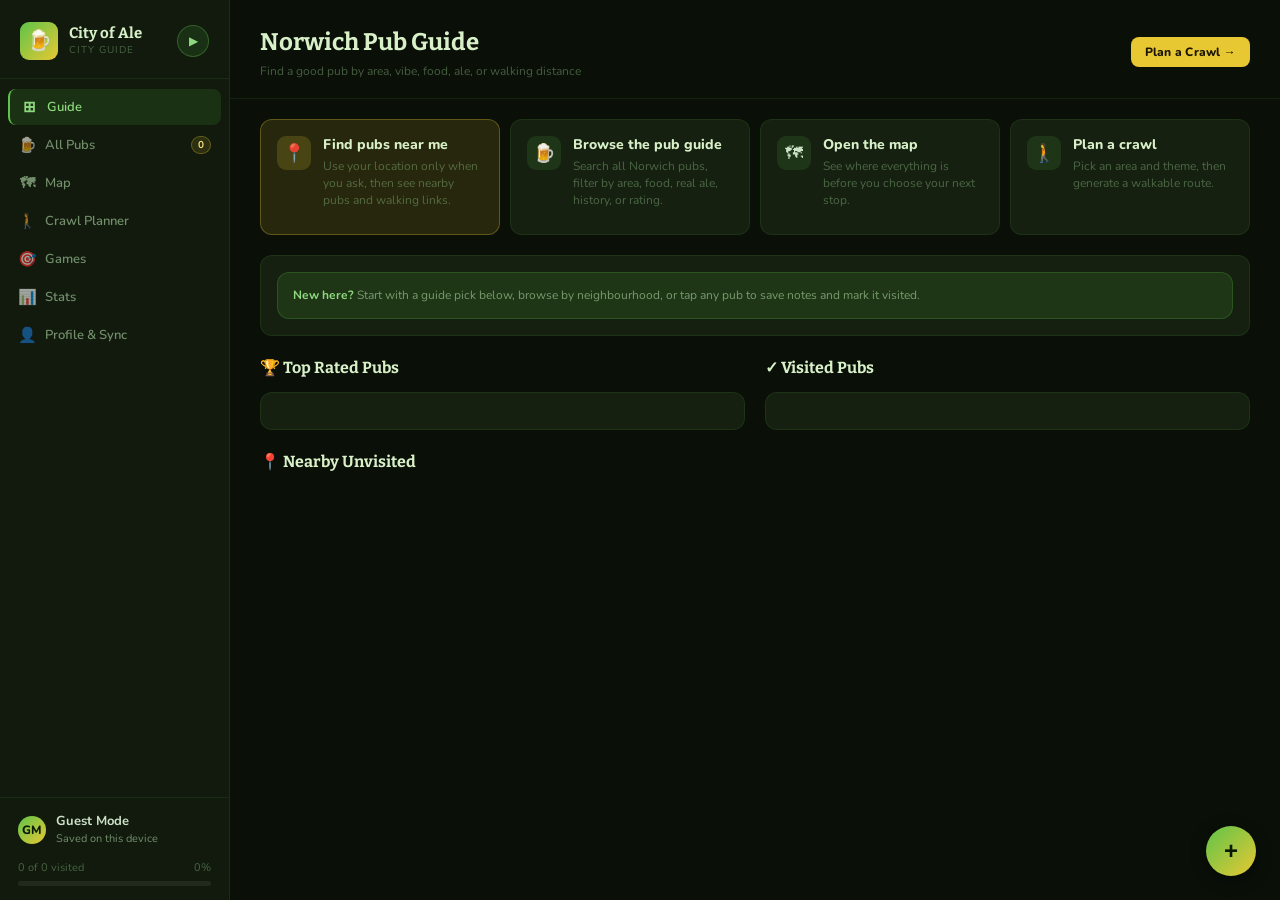
==== index.html @ 93f02131 "Add custom pub wheel chooser" ====
<!DOCTYPE html>
<html lang="en">
<head>
<meta charset="UTF-8">
<meta name="description" content="City of Ale — track, score and crawl every pub in Norwich">
<link rel="icon" href="data:image/svg+xml,<svg xmlns='http://www.w3.org/2000/svg' viewBox='0 0 100 100'><text y='.9em' font-size='90'>🍺</text></svg>">
<link rel="apple-touch-icon" href="/icon-180.png">
<link rel="manifest" href="/manifest.json">
<meta name="apple-mobile-web-app-title" content="City of Ale">
<meta name="apple-mobile-web-app-capable" content="yes">
<meta name="apple-mobile-web-app-status-bar-style" content="black-translucent">
<meta name="theme-color" content="#5ec44a">
<meta name="viewport" content="width=device-width, initial-scale=1.0, maximum-scale=1.0">
<title>City of Ale — Norwich Pub Crawl Tracker</title>
<link rel="preconnect" href="https://fonts.googleapis.com">
<link href="https://fonts.googleapis.com/css2?family=Bitter:ital,wght@0,700;0,900;1,700&family=Nunito:wght@400;500;600;700&display=swap" rel="stylesheet">
<link rel="stylesheet" href="https://unpkg.com/leaflet@1.9.4/dist/leaflet.css">
<script src="https://unpkg.com/leaflet@1.9.4/dist/leaflet.js"></script>
<script src="https://cdn.jsdelivr.net/npm/@supabase/supabase-js@2"></script>
<style>
:root {
  --bg:       #0a0f08;
  --bg2:      #111a0d;
  --bg3:      #182012;
  --card:     #152010;
  --card2:    #1c2a15;
  --border:   rgba(100,200,80,0.10);
  --border2:  rgba(100,200,80,0.20);
  --border3:  rgba(100,200,80,0.32);
  --green:       #5ec44a;
  --green-light: #8ed97f;
  --green-dim:   rgba(94,196,74,0.13);
  --green-glow:  rgba(94,196,74,0.18);
  --yellow:       #e8c832;
  --yellow-light: #f5df80;
  --yellow-dim:   rgba(232,200,50,0.13);
  --yellow-border:rgba(232,200,50,0.30);
  --red:     #e05252;
  --red-dim: rgba(224,82,82,0.12);
  --text:    rgba(220,240,215,0.93);
  --text2:   rgba(180,220,170,0.60);
  --muted:   rgba(150,200,140,0.42);
  --heading: #d8f0c8;
  --radius:  12px;
  --rsm:     8px;
}
*{box-sizing:border-box;margin:0;padding:0}
body{background:var(--bg);color:var(--text);font-family:'Nunito',sans-serif;font-size:15px;line-height:1.5;min-height:100vh;overflow-x:hidden}
.app{display:flex;height:100vh}

/* SIDEBAR */
.sidebar{width:230px;flex-shrink:0;background:var(--bg2);border-right:1px solid var(--border);display:flex;flex-direction:column;overflow:hidden}
.brand{padding:22px 20px 18px;border-bottom:1px solid var(--border)}
.brand-mark{display:flex;align-items:center;gap:11px;margin-bottom:0}
.brand-icon{width:38px;height:38px;background:linear-gradient(135deg,var(--green),var(--yellow));border-radius:9px;display:flex;align-items:center;justify-content:center;font-size:20px;flex-shrink:0}
.brand-name{font-family:'Bitter',serif;font-size:15px;font-weight:700;color:var(--heading);line-height:1.2}
.brand-sub{font-size:10px;color:var(--muted);text-transform:uppercase;letter-spacing:.1em;margin-top:1px}
nav{padding:10px 8px;flex:1}
.nav-item{display:flex;align-items:center;gap:9px;padding:8px 10px;border-radius:var(--rsm);cursor:pointer;color:var(--text2);font-size:13px;font-weight:600;transition:all .15s;margin-bottom:2px;border:none;background:none;width:100%;text-align:left;font-family:'Nunito',sans-serif}
.nav-item:hover{background:var(--green-dim);color:var(--green-light)}
.nav-item.active{background:var(--green-dim);color:var(--green-light);border-left:2px solid var(--green)}
.nav-icon{font-size:15px;width:18px;text-align:center}
.nav-badge{margin-left:auto;background:var(--yellow-dim);color:var(--yellow-light);border:1px solid var(--yellow-border);font-size:10px;padding:1px 6px;border-radius:10px;font-weight:700}
.sidebar-foot{padding:14px 18px;border-top:1px solid var(--border)}
.prog-label{display:flex;justify-content:space-between;font-size:11px;color:var(--muted);margin-bottom:5px}
.prog-track{height:5px;background:rgba(255,255,255,0.07);border-radius:3px;overflow:hidden}
.prog-fill{height:100%;background:linear-gradient(90deg,var(--green),var(--yellow));border-radius:3px;transition:width .5s ease}

/* MAIN */
.main{flex:1;overflow-y:auto;overflow-x:hidden;background:var(--bg)}
.page{display:none}.page.active{display:block}

/* PAGE HEADER */
.ph{padding:24px 30px 18px;border-bottom:1px solid var(--border);display:flex;align-items:center;justify-content:space-between;gap:16px;flex-wrap:wrap}
.ph-title{font-family:'Bitter',serif;font-size:24px;font-weight:700;color:var(--heading)}
.ph-sub{font-size:12px;color:var(--muted);margin-top:2px}

/* STAT GRID */
.stat-grid{display:grid;grid-template-columns:repeat(auto-fit,minmax(130px,1fr));gap:10px;padding:20px 30px}
.stat-card{background:var(--card);border:1px solid var(--border);border-radius:var(--radius);padding:14px 16px}
.stat-label{font-size:10px;color:var(--muted);text-transform:uppercase;letter-spacing:.08em;font-weight:700}
.stat-value{font-size:26px;font-weight:700;color:var(--heading);margin-top:3px;line-height:1}
.stat-sub{font-size:11px;color:var(--muted);margin-top:3px}
.stat-card.accent{border-color:var(--yellow-border);background:var(--yellow-dim)}
.stat-card.accent .stat-value{color:var(--yellow-light)}

/* SECTION */
.sec{padding:0 30px 24px}
.sec-title{font-family:'Bitter',serif;font-size:16px;font-weight:700;color:var(--heading);margin-bottom:12px;display:flex;align-items:center;gap:7px}

/* CARDS */
.card{background:var(--card);border:1px solid var(--border);border-radius:var(--radius);padding:18px}
.card-sm{background:var(--card);border:1px solid var(--border);border-radius:var(--radius);padding:13px 15px}

/* GUIDE HOME */
.guide-action{background:var(--card);border:1px solid var(--border);border-radius:var(--radius);padding:16px;display:flex;align-items:flex-start;gap:12px;min-height:116px;cursor:pointer;transition:border-color .15s,background .15s,transform .15s}
.guide-action:hover{border-color:var(--border3);background:var(--card2);transform:translateY(-1px)}
.guide-action.primary{border-color:var(--yellow-border);background:var(--yellow-dim)}
.guide-action-icon{width:34px;height:34px;border-radius:9px;background:var(--green-dim);display:flex;align-items:center;justify-content:center;font-size:18px;flex-shrink:0}
.guide-action.primary .guide-action-icon{background:rgba(232,200,50,.18)}
.guide-action-title{font-size:14px;font-weight:800;color:var(--heading);line-height:1.25;margin-bottom:4px}
.guide-action-copy{font-size:12px;color:var(--muted);line-height:1.45}
.guide-layout{display:grid;grid-template-columns:1.05fr .95fr;gap:20px;margin-bottom:20px}
.guide-list-title{font-size:10px;color:var(--muted);text-transform:uppercase;letter-spacing:.07em;font-weight:700;margin-bottom:8px}
.guide-area-grid{display:grid;grid-template-columns:repeat(auto-fit,minmax(130px,1fr));gap:8px}
.guide-chip{background:var(--card);border:1px solid var(--border);border-radius:var(--rsm);padding:10px 11px;cursor:pointer;transition:border-color .15s,background .15s}
.guide-chip:hover{border-color:var(--border3);background:var(--card2)}
.guide-chip-name{font-size:12px;font-weight:800;color:var(--heading);line-height:1.2}
.guide-chip-meta{font-size:10px;color:var(--muted);margin-top:3px}
.guide-note{background:var(--green-dim);border:1px solid rgba(94,196,74,.22);border-radius:var(--radius);padding:13px 15px;color:var(--text2);font-size:12px;line-height:1.6;margin-bottom:18px}
.guide-note strong{color:var(--green-light)}
.spin-card{background:linear-gradient(135deg,rgba(94,196,74,.10),rgba(232,200,50,.08));border:1px solid var(--border3);border-radius:var(--radius);padding:20px;display:grid;grid-template-columns:minmax(285px,380px) 1fr;gap:22px;align-items:center;margin-bottom:20px;overflow:hidden}
.spin-stage{position:relative;width:100%;max-width:365px;aspect-ratio:1.03;margin:0 auto;padding-bottom:18px}
.spin-stage::before{content:'';position:absolute;left:50%;bottom:11px;transform:translateX(-50%);width:46%;height:20px;border-radius:50%;background:radial-gradient(ellipse,rgba(232,200,50,.28),rgba(0,0,0,.28) 68%,transparent 72%);filter:blur(.2px)}
.spin-stage::after{content:'';position:absolute;left:50%;bottom:18px;transform:translateX(-50%);width:34%;height:10px;border-radius:999px;background:linear-gradient(90deg,#8a6a19,var(--yellow),#8a6a19);box-shadow:0 4px 12px rgba(0,0,0,.36)}
.spin-pointer{position:absolute;left:50%;top:1px;transform:translateX(-50%);width:38px;height:46px;background:linear-gradient(180deg,var(--yellow-light),var(--yellow));clip-path:polygon(50% 100%,0 0,100% 0);filter:drop-shadow(0 4px 6px rgba(0,0,0,.5));z-index:5}
.spin-pointer::after{content:'';position:absolute;left:50%;top:7px;transform:translateX(-50%);width:12px;height:12px;border-radius:50%;background:#2a1c04;box-shadow:0 0 0 2px rgba(255,255,255,.18)}
.spin-wheel{position:absolute;left:50%;top:49%;width:88%;aspect-ratio:1;transform:translate(-50%,-50%) rotate(0deg);border-radius:50%;border:14px solid #d9b72f;box-shadow:0 18px 35px rgba(0,0,0,.42),inset 0 0 0 8px rgba(20,34,14,.42),inset 0 0 0 10px rgba(255,255,255,.10);transition:transform 3.6s cubic-bezier(.12,.72,.08,1);overflow:visible}
.spin-wheel::before{content:'';position:absolute;inset:8px;border-radius:50%;border:2px dashed rgba(255,255,255,.28);pointer-events:none}
.spin-wheel::after{content:'';position:absolute;inset:34%;border-radius:50%;background:radial-gradient(circle at 35% 30%,rgba(245,223,128,.28),transparent 32%),radial-gradient(circle,var(--bg2),#1d2b15);border:4px solid #d9b72f;box-shadow:0 0 20px rgba(0,0,0,.34),inset 0 0 0 1px rgba(255,255,255,.12);z-index:2}
.spin-hub{position:absolute;left:50%;top:50%;transform:translate(-50%,-50%);z-index:3;text-align:center;font-family:'Bitter',serif;font-size:13px;font-weight:900;line-height:1.05;color:var(--yellow-light);letter-spacing:0;text-shadow:0 1px 4px rgba(0,0,0,.65)}
.spin-label{position:absolute;left:calc(50% + var(--x));top:calc(50% + var(--y));z-index:1;width:clamp(58px,6.4vw,86px);transform:translate(-50%,-50%) rotate(var(--a));transform-origin:center center;font-size:11px;font-weight:900;color:#10200c;text-align:center;line-height:1.05;letter-spacing:0;text-shadow:0 1px 1px rgba(255,245,170,.32)}
.spin-label span{display:block;max-width:100%;overflow:hidden;text-overflow:ellipsis;white-space:normal}
.spin-beer-pin{position:absolute;left:50%;top:50%;z-index:4;width:28px;height:28px;display:flex;align-items:center;justify-content:center;border-radius:50%;background:rgba(10,15,8,.82);border:2px solid #d9b72f;font-size:16px;box-shadow:0 3px 9px rgba(0,0,0,.42);transform:translate(-50%,-50%) rotate(var(--a)) translateY(clamp(-146px,-13vw,-105px))}
.spin-copy-title{font-family:'Bitter',serif;font-size:20px;line-height:1.15;color:var(--heading);font-weight:900;margin-bottom:5px}
.spin-copy{font-size:12px;color:var(--text2);line-height:1.45;margin-bottom:12px}
.spin-roster-title{font-size:10px;color:var(--muted);text-transform:uppercase;font-weight:800;letter-spacing:.07em;margin-bottom:7px}
.spin-roster{display:grid;grid-template-columns:repeat(auto-fit,minmax(150px,1fr));gap:7px;margin-bottom:12px}
.spin-roster-chip{background:rgba(255,255,255,.055);border:1px solid var(--border2);border-radius:var(--rsm);padding:8px 9px;display:flex;align-items:flex-start;gap:8px;cursor:pointer;transition:border-color .15s,background .15s,transform .15s}
.spin-roster-chip:hover{background:rgba(255,255,255,.085);border-color:var(--yellow-border);transform:translateY(-1px)}
.spin-roster-num{width:22px;height:22px;border-radius:50%;background:var(--yellow);color:#1a1400;display:flex;align-items:center;justify-content:center;font-size:10px;font-weight:900;flex-shrink:0}
.spin-roster-name{font-size:13px;color:var(--heading);font-weight:900;line-height:1.15;overflow-wrap:anywhere}
.spin-roster-area{font-size:10px;color:var(--muted);line-height:1.15;margin-top:2px;overflow:hidden;text-overflow:ellipsis;white-space:nowrap}
.spin-roster-chip.custom{position:relative;padding-right:34px}
.spin-roster-remove{position:absolute;right:7px;top:7px;width:22px;height:22px;border-radius:50%;border:1px solid rgba(232,200,50,.42);background:rgba(10,15,8,.38);color:var(--yellow-light);font-size:15px;line-height:1;cursor:pointer;font-weight:900}
.spin-roster-remove:hover{background:rgba(232,200,50,.18)}
.spin-empty{background:rgba(255,255,255,.045);border:1px dashed var(--border2);border-radius:var(--rsm);padding:12px;color:var(--muted);font-size:12px;line-height:1.35}
.spin-filters{display:flex;gap:6px;flex-wrap:wrap;margin-bottom:12px}
.spin-picker{background:rgba(255,255,255,.045);border:1px solid var(--border2);border-radius:var(--rsm);padding:10px;margin-bottom:12px}
.spin-picker-row{display:flex;gap:7px;align-items:center}
.spin-picker select{flex:1;min-width:0;background:rgba(8,14,6,.82);border:1px solid var(--border2);border-radius:var(--rsm);color:var(--text);padding:7px 9px;font-size:12px;font-family:'Nunito',sans-serif;outline:none}
.spin-picker select:focus{border-color:var(--border3)}
.spin-picker select option{background:#182012}
.spin-picker-hint{font-size:10px;color:var(--muted);line-height:1.35;margin-top:7px}
.spin-result{background:rgba(10,15,8,.42);border:1px solid var(--yellow-border);border-radius:var(--rsm);padding:14px;margin-top:12px;min-height:112px}
.spin-result-name{font-family:'Bitter',serif;font-size:22px;font-weight:900;color:var(--yellow-light);line-height:1.1}
.spin-result-meta{font-size:11px;color:var(--muted);margin:4px 0 9px}
.spin-result-actions{display:flex;gap:7px;flex-wrap:wrap}

/* PUB CARDS */
.pub-grid{display:grid;grid-template-columns:repeat(auto-fill,minmax(290px,1fr));gap:12px}
.pub-card{background:var(--card);border:1px solid var(--border);border-radius:var(--radius);padding:14px 16px;cursor:pointer;transition:border-color .15s,background .15s;position:relative;border-left:3px solid transparent}
.pub-card:hover{border-color:var(--border2);background:var(--card2)}
.pub-card.visited{border-left-color:var(--green)}
.pub-card.in-crawl{border-left-color:var(--yellow);background:rgba(232,200,50,.05)}
.pub-card-top{display:flex;justify-content:space-between;align-items:flex-start;gap:8px;margin-bottom:5px}
.pub-name{font-weight:700;font-size:14px;color:var(--heading);line-height:1.3}
.area-badge{font-size:10px;padding:2px 7px;border-radius:20px;background:rgba(255,255,255,0.06);color:var(--text2);white-space:nowrap;flex-shrink:0;font-weight:600}
.pub-addr{font-size:11px;color:var(--muted);margin-bottom:8px}
.pub-tags{display:flex;gap:4px;flex-wrap:wrap;margin-bottom:8px}
.tag{font-size:10px;padding:2px 6px;border-radius:4px;font-weight:600}
.tag-visited{background:rgba(94,196,74,.15);color:var(--green-light)}
.tag-unvisited{background:rgba(255,255,255,.06);color:var(--text2)}
.tag-ale{background:rgba(232,200,50,.14);color:var(--yellow-light)}
.tag-food{background:rgba(94,196,74,.12);color:#9fd690}
.tag-historic{background:rgba(180,130,50,.14);color:#d4b060}
.pub-score-row{display:flex;align-items:center;justify-content:space-between;margin-top:6px}
.dots{display:flex;gap:2px}
.dot{width:7px;height:7px;border-radius:50%;background:rgba(255,255,255,.08)}
.dot.on{background:var(--green)}
.dot.on.hi{background:var(--yellow)}
.score-num{font-size:13px;font-weight:700;color:var(--yellow-light)}

/* FILTER BAR */
.filter-bar{display:flex;gap:7px;flex-wrap:wrap;align-items:center;padding:13px 30px;border-bottom:1px solid var(--border)}
.filter-bar input,.filter-bar select{background:var(--card);border:1px solid var(--border2);border-radius:var(--rsm);color:var(--text);padding:6px 11px;font-size:12px;font-family:'Nunito',sans-serif;outline:none;transition:border-color .15s}
.filter-bar input:focus,.filter-bar select:focus{border-color:var(--border3)}
.filter-bar input::placeholder{color:var(--muted)}
.filter-bar select option{background:#182012}
.filter-bar input{width:180px}

/* BUTTONS */
.btn{display:inline-flex;align-items:center;gap:6px;padding:7px 14px;border-radius:var(--rsm);font-size:12px;font-weight:700;cursor:pointer;border:none;transition:all .15s;font-family:'Nunito',sans-serif;letter-spacing:.02em}
.btn-primary{background:linear-gradient(135deg,var(--green),#3ea82a);color:#0a1a07;font-weight:800}
.btn-primary:hover{background:linear-gradient(135deg,var(--green-light),var(--green))}
.btn-yellow{background:var(--yellow);color:#1a1400;font-weight:800}
.btn-yellow:hover{background:var(--yellow-light)}
.btn-ghost{background:rgba(255,255,255,.05);color:var(--text2);border:1px solid var(--border2)}
.btn-ghost:hover{background:rgba(255,255,255,.09);color:var(--text)}
.btn-success{background:var(--green-dim);color:var(--green-light);border:1px solid rgba(94,196,74,.2)}
.btn-sm{padding:4px 9px;font-size:11px}

/* MAP */
#map{width:100%;height:calc(100vh - 105px);min-height:450px}
.leaflet-container{background:#111a0d!important}
.leaflet-tile{filter:brightness(.65) saturate(.7) hue-rotate(10deg)}
/* User-location pin (pulsing blue dot) */
.user-loc-dot{position:relative;width:18px;height:18px}
.user-loc-dot::before{content:'';position:absolute;inset:0;border-radius:50%;background:#3b82f6;opacity:.35;animation:userPulse 1.8s ease-out infinite}
.user-loc-dot::after{content:'';position:absolute;left:3px;top:3px;width:12px;height:12px;border-radius:50%;background:#3b82f6;border:2px solid #fff;box-shadow:0 0 8px rgba(59,130,246,.8)}
@keyframes userPulse{0%{transform:scale(.6);opacity:.6}100%{transform:scale(2.4);opacity:0}}
.find-me-btn{position:absolute;right:12px;bottom:24px;z-index:500;background:var(--bg2);color:var(--text);border:1px solid var(--border3);border-radius:50%;width:44px;height:44px;cursor:pointer;font-size:18px;box-shadow:0 4px 12px rgba(0,0,0,.4);display:flex;align-items:center;justify-content:center;transition:transform .15s,background .15s}
.find-me-btn:hover{background:var(--bg3);transform:scale(1.06)}
.find-me-btn.active{background:#3b82f6;color:#fff;border-color:#3b82f6}

/* MODAL */
.modal-overlay{position:fixed;inset:0;background:rgba(0,0,0,.80);z-index:2000;display:flex;align-items:flex-start;justify-content:center;padding:32px 16px;overflow-y:auto;backdrop-filter:blur(4px)}
.modal{background:var(--bg2);border:1px solid var(--border3);border-radius:16px;width:100%;max-width:640px;padding:26px;position:relative;animation:slideUp .22s ease}
@keyframes slideUp{from{transform:translateY(18px);opacity:0}to{transform:translateY(0);opacity:1}}
.modal-close{position:absolute;top:14px;right:14px;background:rgba(255,255,255,.07);border:none;color:var(--text2);width:28px;height:28px;border-radius:6px;cursor:pointer;font-size:14px;display:flex;align-items:center;justify-content:center}
.modal-close:hover{background:rgba(255,255,255,.13)}
.modal-title{font-family:'Bitter',serif;font-size:21px;font-weight:700;color:var(--heading);padding-right:36px;line-height:1.2}
.modal-sub{font-size:12px;color:var(--muted);margin-top:3px;margin-bottom:18px}

/* PHOTO GALLERY */
.photo-grid{display:flex;gap:8px;flex-wrap:wrap;margin:10px 0}
.photo-thumb{width:80px;height:80px;border-radius:8px;object-fit:cover;cursor:pointer;border:1px solid var(--border);transition:transform .15s}
.photo-thumb:hover{transform:scale(1.05)}
.photo-upload-btn{width:80px;height:80px;border-radius:8px;border:2px dashed var(--border);display:flex;flex-direction:column;align-items:center;justify-content:center;cursor:pointer;color:var(--muted);font-size:22px;background:transparent;transition:border-color .2s}
.photo-upload-btn:hover{border-color:var(--green)}
.photo-upload-btn span{font-size:9px;margin-top:2px}
.photo-lightbox{position:fixed;inset:0;background:rgba(0,0,0,.92);z-index:3000;display:flex;align-items:center;justify-content:center;cursor:pointer}
.photo-lightbox img{max-width:90vw;max-height:90vh;border-radius:8px}
/* SUGGEST/ADD FORMS */
.suggest-form label{display:block;font-size:11px;color:var(--muted);text-transform:uppercase;letter-spacing:.05em;margin-bottom:3px;font-weight:700;margin-top:10px}
.suggest-form input,.suggest-form textarea,.suggest-form select{width:100%;padding:8px 10px;background:var(--bg);border:1px solid var(--border);border-radius:6px;color:var(--text1);font-size:13px;font-family:inherit}
.suggest-form textarea{resize:vertical;min-height:60px}
.fab-add-pub{position:fixed;bottom:24px;right:24px;z-index:1500;background:linear-gradient(135deg,var(--green),var(--yellow));color:#0a1a07;border:none;width:50px;height:50px;border-radius:50%;font-size:24px;font-weight:800;cursor:pointer;box-shadow:0 4px 16px rgba(0,0,0,.4);display:flex;align-items:center;justify-content:center;transition:transform .15s}
.fab-add-pub:hover{transform:scale(1.1)}

/* SCORE INPUTS */
.score-grid{display:grid;grid-template-columns:1fr 1fr;gap:10px;margin-bottom:14px}
.score-item label{display:block;font-size:10px;color:var(--muted);text-transform:uppercase;letter-spacing:.07em;margin-bottom:3px;font-weight:700}
.score-row{display:flex;align-items:center;gap:8px}
.score-row input[type=range]{flex:1;height:3px;-webkit-appearance:none;background:rgba(255,255,255,.1);border-radius:2px;outline:none}
.score-row input[type=range]::-webkit-slider-thumb{-webkit-appearance:none;width:13px;height:13px;border-radius:50%;background:var(--yellow);cursor:pointer}
.score-val{font-size:12px;font-weight:700;color:var(--yellow-light);min-width:18px;text-align:right}

/* SCORE BARS */
.bar-wrap{margin-bottom:7px}
.bar-label{display:flex;justify-content:space-between;font-size:11px;color:var(--text2);margin-bottom:2px}
.bar-track{height:4px;background:rgba(255,255,255,.07);border-radius:2px;overflow:hidden}
.bar-fill{height:100%;background:linear-gradient(90deg,var(--green),var(--yellow));border-radius:2px;transition:width .4s ease}

/* CRAWL */
.crawl-stop{display:flex;align-items:center;gap:10px;padding:10px 13px;background:var(--card);border:1px solid var(--border);border-radius:var(--rsm);margin-bottom:7px;cursor:pointer;transition:border-color .15s}
.crawl-stop:hover{border-color:var(--border2)}
.crawl-stop.done{border-left:3px solid var(--green)}
.stop-num{width:26px;height:26px;border-radius:50%;background:linear-gradient(135deg,var(--green),var(--yellow));color:#0a1a07;font-size:11px;font-weight:800;display:flex;align-items:center;justify-content:center;flex-shrink:0}
#crawl-map{width:100%;height:300px;border-radius:var(--rsm);margin-top:12px;border:1px solid var(--border)}
#crawl-map .leaflet-container{background:#111a0d!important}
.crawl-nav-btns{display:flex;gap:8px;margin-top:10px;flex-wrap:wrap}
.opt-btn.area-active{background:rgba(110,190,80,.2)!important;color:var(--green-light)!important;border-color:var(--green)!important}

/* LEADERBOARD */
.lb-item{display:flex;align-items:center;gap:10px;padding:9px 0;border-bottom:1px solid var(--border);cursor:pointer}
.lb-item:last-child{border-bottom:none}
.lb-item:hover .lb-name{color:var(--green-light)}
.lb-rank{font-size:11px;color:var(--muted);width:18px;font-weight:700}
.lb-medal{font-size:14px;width:18px;text-align:center}
.lb-name{font-size:13px;font-weight:600;color:var(--heading);transition:color .15s}
.lb-area{font-size:11px;color:var(--muted)}
.lb-score{font-size:14px;font-weight:700;color:var(--yellow-light);margin-left:auto}

/* BADGES */
.badge{display:inline-flex;align-items:center;padding:2px 8px;border-radius:20px;font-size:11px;font-weight:700}
.badge-green{background:var(--green-dim);color:var(--green-light);border:1px solid rgba(94,196,74,.2)}
.badge-yellow{background:var(--yellow-dim);color:var(--yellow-light);border:1px solid var(--yellow-border)}
.badge-red{background:var(--red-dim);color:#e88;border:1px solid rgba(224,82,82,.2)}

/* OPTION BTNS */
.opt-group{display:flex;gap:5px;flex-wrap:wrap}
.opt-btn{padding:5px 11px;border-radius:20px;font-size:11px;border:1px solid var(--border2);background:none;color:var(--text2);cursor:pointer;font-family:'Nunito',sans-serif;font-weight:600;transition:all .15s}
.opt-btn.active{background:var(--green-dim);border-color:var(--border3);color:var(--green-light)}
.opt-btn:hover{border-color:var(--border3);color:var(--text)}

/* DIVIDER */
.div{height:1px;background:var(--border);margin:15px 0}

/* TEXTAREA */
textarea{width:100%;background:var(--bg3);border:1px solid var(--border2);border-radius:var(--rsm);color:var(--text);padding:9px 11px;font-size:12px;font-family:'Nunito',sans-serif;resize:vertical;outline:none;transition:border-color .15s}
textarea:focus{border-color:var(--border3)}
textarea::placeholder{color:var(--muted)}

/* CELEBRATION */
.celebrate{text-align:center;padding:50px 30px}
.celebrate-icon{font-size:64px;margin-bottom:16px;animation:bounce 1s infinite}
@keyframes bounce{0%,100%{transform:translateY(0)}50%{transform:translateY(-12px)}}

/* RESPONSIVE */
@media(max-width:700px){
  .sidebar{display:none}
  .stat-grid{padding:14px;grid-template-columns:1fr 1fr}
  .sec{padding:0 14px 18px}
  .filter-bar{padding:10px 14px}
  .ph{padding:16px 14px 12px}
  .pub-grid{grid-template-columns:1fr}
  .guide-layout{grid-template-columns:1fr;gap:14px}
  .guide-action{min-height:104px}
  .stat-grid .guide-action{grid-column:1/-1}
  .guide-area-grid{grid-template-columns:1fr 1fr}
  .spin-card{grid-template-columns:1fr;padding:14px;gap:14px}
  .spin-stage{max-width:270px}
  .spin-copy-title{font-size:18px}
  #dash-main-grid{grid-template-columns:1fr!important}
  .modal{padding:18px}
  .score-grid{grid-template-columns:1fr}
  .fab-add-pub{display:none}
}

/* SCROLLBAR */
::-webkit-scrollbar{width:5px;height:5px}
::-webkit-scrollbar-track{background:transparent}
::-webkit-scrollbar-thumb{background:rgba(94,196,74,.2);border-radius:3px}

/* UTILS */
.hidden{display:none!important}
.flex{display:flex}
.items-center{align-items:center}
.justify-between{justify-content:space-between}
.gap-8{gap:8px}
.mt-8{margin-top:8px}
.mt-12{margin-top:12px}
.mt-16{margin-top:16px}
.mb-12{margin-bottom:12px}
.text-muted{color:var(--muted)}
.text-sm{font-size:11px}

/* MOBILE NAV */
.mobile-nav{display:none;position:fixed;bottom:0;left:0;right:0;background:var(--bg2);border-top:1px solid var(--border);z-index:500;padding:8px 0}
@media(max-width:700px){.mobile-nav{display:flex;justify-content:space-around}}
.mob-btn{display:flex;flex-direction:column;align-items:center;gap:2px;background:none;border:none;color:var(--text2);cursor:pointer;font-size:10px;font-family:'Nunito',sans-serif;padding:4px 8px;border-radius:6px}
.mob-btn.active{color:var(--green-light)}
.mob-icon{font-size:18px}

/* PHOTO GRID */
.photo-grid{display:grid;grid-template-columns:repeat(3,1fr);gap:7px;margin-top:8px}
.photo-thumb{aspect-ratio:1;background:var(--bg3);border-radius:6px;overflow:hidden;cursor:pointer;border:1px solid var(--border)}
.photo-thumb img{width:100%;height:100%;object-fit:cover}

/* TAG INPUT */
.tag-row{display:flex;gap:5px;flex-wrap:wrap;margin-top:6px}

/* AREA PROGRESS */
.area-card{background:var(--card);border:1px solid var(--border);border-radius:var(--radius);padding:13px 15px}
.area-name{font-size:12px;font-weight:700;color:var(--heading);margin-bottom:5px}
.area-count{font-size:10px;color:var(--muted);margin-bottom:6px}

/* TOAST */
.toast{position:fixed;bottom:24px;right:24px;background:var(--card2);border:1px solid var(--border3);border-radius:var(--rsm);padding:10px 16px;font-size:13px;color:var(--green-light);font-weight:600;z-index:9999;animation:toastIn .2s ease;pointer-events:none}
@keyframes toastIn{from{transform:translateY(10px);opacity:0}to{transform:translateY(0);opacity:1}}

/* ═══ AUTH SCREEN ════════════════════════════════════════════ */
#auth-screen{min-height:100vh;display:flex;align-items:center;justify-content:center;background:var(--bg);padding:20px;background-image:radial-gradient(ellipse 80% 60% at 50% 0%,rgba(94,196,74,0.08) 0%,transparent 70%)}
.auth-box{width:100%;max-width:420px;background:var(--bg2);border:1px solid var(--border3);border-radius:20px;padding:32px 28px;animation:fadeUp .3s ease}
@keyframes fadeUp{from{transform:translateY(14px);opacity:0}to{transform:translateY(0);opacity:1}}
.auth-brand{text-align:center;margin-bottom:24px}
.auth-logo{width:52px;height:52px;background:linear-gradient(135deg,var(--green),var(--yellow));border-radius:13px;display:flex;align-items:center;justify-content:center;font-size:26px;margin:0 auto 10px}
.auth-title{font-family:'Bitter',serif;font-size:21px;font-weight:700;color:var(--heading)}
.auth-sub{font-size:12px;color:var(--muted);margin-top:3px}
.auth-tabs{display:flex;background:var(--bg3);border-radius:9px;padding:3px;margin-bottom:20px}
.auth-tab{flex:1;padding:7px;text-align:center;border-radius:7px;cursor:pointer;font-size:13px;font-weight:700;color:var(--text2);border:none;background:none;font-family:'Nunito',sans-serif;transition:all .15s}
.auth-tab.active{background:var(--card2);color:var(--green-light)}
.auth-field{margin-bottom:13px}
.auth-field label{display:block;font-size:10px;color:var(--muted);font-weight:700;text-transform:uppercase;letter-spacing:.07em;margin-bottom:4px}
.auth-field input{width:100%;background:var(--bg3);border:1px solid var(--border2);border-radius:var(--rsm);color:var(--text);padding:9px 12px;font-size:14px;font-family:'Nunito',sans-serif;outline:none;transition:border-color .15s}
.auth-field input:focus{border-color:var(--border3)}
.auth-field input::placeholder{color:var(--muted)}
.auth-btn{width:100%;padding:10px;border-radius:var(--rsm);font-size:14px;font-weight:800;cursor:pointer;border:none;font-family:'Nunito',sans-serif;background:linear-gradient(135deg,var(--green),#3ea82a);color:#0a1a07;transition:all .15s;margin-top:3px}
.auth-btn:hover{background:linear-gradient(135deg,var(--green-light),var(--green))}
.auth-btn:disabled{opacity:.5;cursor:not-allowed}
.auth-err{background:var(--red-dim);border:1px solid rgba(224,82,82,.25);border-radius:var(--rsm);padding:8px 11px;font-size:12px;color:#e88;margin-bottom:11px;display:none}
.auth-ok{background:var(--green-dim);border:1px solid rgba(94,196,74,.25);border-radius:var(--rsm);padding:8px 11px;font-size:12px;color:var(--green-light);margin-bottom:11px;display:none}
.auth-link{text-align:center;margin-top:12px;font-size:12px;color:var(--muted)}
.auth-link a{color:var(--green-light);cursor:pointer;font-weight:700;text-decoration:none}
.auth-setup-note{margin-top:16px;padding:11px 13px;background:var(--yellow-dim);border:1px solid var(--yellow-border);border-radius:var(--rsm);font-size:11px;color:var(--text2);line-height:1.6}
.auth-setup-note strong{color:var(--yellow-light)}
/* SYNC DOT */
.sync-dot{width:7px;height:7px;border-radius:50%;background:var(--green);display:inline-block;margin-right:4px;animation:psync 2s infinite}
@keyframes psync{0%,100%{opacity:1}50%{opacity:.3}}
.sync-dot.offline{background:var(--yellow);animation:none}
.sync-dot.saving{background:var(--yellow);animation:psync .5s infinite}
/* USER PANEL */
.user-panel{padding:11px 13px;border-top:1px solid var(--border);display:flex;align-items:center;gap:8px;cursor:pointer;transition:background .15s}
.user-panel:hover{background:var(--green-dim)}
.user-avatar{width:28px;height:28px;border-radius:50%;background:linear-gradient(135deg,var(--green),var(--yellow));display:flex;align-items:center;justify-content:center;font-size:12px;font-weight:800;color:#0a1a07;flex-shrink:0}
.user-name-small{font-size:12px;font-weight:700;color:var(--heading);line-height:1.2}
.user-email-small{font-size:10px;color:var(--muted)}
.user-signout{margin-left:auto;font-size:10px;color:var(--muted);background:none;border:none;cursor:pointer;font-family:'Nunito',sans-serif;padding:2px 5px;border-radius:3px;transition:color .15s}
.user-signout:hover{color:var(--red)}
/* PROFILE PAGE */
.profile-section{max-width:480px}

/* PUB GAMES */
.game-picker{display:grid;grid-template-columns:repeat(2,minmax(0,1fr));gap:12px;margin-bottom:14px}
.game-choice{border:1px solid var(--border);border-radius:var(--radius);padding:14px;text-align:left;background:var(--card);cursor:pointer;font-family:'Nunito',sans-serif;color:var(--text);transition:border-color .15s,background .15s,transform .15s}
.game-choice:hover{border-color:var(--yellow-border);background:var(--yellow-dim);transform:translateY(-1px)}
.game-choice.active{border-color:var(--yellow);background:linear-gradient(135deg,var(--yellow-dim),var(--green-dim))}
.game-choice-title{font-size:17px;font-weight:900;color:var(--heading);margin-bottom:3px}
.game-choice-sub{font-size:12px;color:var(--muted);line-height:1.35}
.game-toolbar{display:flex;align-items:center;justify-content:space-between;gap:12px;margin-bottom:12px;flex-wrap:wrap}
.game-now-title{font-size:18px;font-weight:900;color:var(--heading)}
.game-now-sub{font-size:13px;color:var(--muted);margin-top:2px}
.game-frame-wrap{height:calc(100vh - 154px);min-height:560px;border:1px solid var(--border);border-radius:var(--radius);overflow:hidden;background:#16130e}
.game-frame{display:block;width:100%;height:100%;border:0;background:#16130e}
@media(max-width:700px){.game-picker{grid-template-columns:1fr;padding:0 14px}.game-toolbar{padding:0 14px}.game-frame-wrap{height:calc(100vh - 260px);min-height:520px;border-radius:0;border-left:0;border-right:0}.page#page-games .sec{padding-left:0;padding-right:0}}

</style>
</head>
<body>

<!-- ═══ AUTH SCREEN ════════════════════════════════════════ -->
<div id="auth-screen" style="display:none">
  <div class="auth-box">
    <div class="auth-brand">
      <div class="auth-logo">🍺</div>
      <div class="auth-title">City of Ale</div>
      <div class="auth-sub">Norwich's ultimate pub crawl tracker</div>
    </div>
    <div class="auth-tabs">
      <button class="auth-tab active" onclick="switchTab('signin')">Sign In</button>
      <button class="auth-tab" onclick="switchTab('signup')">Create Account</button>
    </div>
    <!-- SIGN IN -->
    <div id="tab-signin">
      <div id="si-err" class="auth-err"></div><div id="si-ok" class="auth-ok"></div>
      <div class="auth-field"><label>Email</label><input type="email" id="si-email" placeholder="your@email.com" onkeydown="if(event.key==='Enter')signIn()"></div>
      <div class="auth-field"><label>Password</label><input type="password" id="si-pass" placeholder="••••••••" onkeydown="if(event.key==='Enter')signIn()"></div>
      <button class="auth-btn" id="si-btn" onclick="signIn()">Sign In →</button>
      <div class="auth-link"><a onclick="switchTab('forgot')">Forgot password?</a> · <a onclick="skipAuth()">Continue as guest</a></div>
    </div>
    <!-- SIGN UP -->
    <div id="tab-signup" style="display:none">
      <div id="su-err" class="auth-err"></div><div id="su-ok" class="auth-ok"></div>
      <div class="auth-field"><label>Your name</label><input type="text" id="su-name" placeholder="e.g. Dave the Ale Hunter" onkeydown="if(event.key==='Enter')signUp()"></div>
      <div class="auth-field"><label>Email</label><input type="email" id="su-email" placeholder="your@email.com" onkeydown="if(event.key==='Enter')signUp()"></div>
      <div class="auth-field"><label>Password (min 6 chars)</label><input type="password" id="su-pass" placeholder="Choose a strong password" onkeydown="if(event.key==='Enter')signUp()"></div>
      <button class="auth-btn" id="su-btn" onclick="signUp()">Create Account →</button>
      <div class="auth-link"><a onclick="skipAuth()">Continue as guest</a></div>
    </div>
    <!-- FORGOT -->
    <div id="tab-forgot" style="display:none">
      <div id="fp-err" class="auth-err"></div><div id="fp-ok" class="auth-ok"></div>
      <p style="font-size:12px;color:var(--muted);margin-bottom:12px">Enter your email for a reset link.</p>
      <div class="auth-field"><label>Email</label><input type="email" id="fp-email" placeholder="your@email.com" onkeydown="if(event.key==='Enter')sendReset()"></div>
      <button class="auth-btn" id="fp-btn" onclick="sendReset()">Send Reset Link →</button>
      <div class="auth-link"><a onclick="switchTab('signin')">← Back to sign in</a></div>
    </div>
    <div id="setup-note" class="auth-setup-note" style="display:none">
      <strong>⚙️ Setup needed:</strong> Open the HTML file and replace <code style="color:var(--green-light)">https://wllpyxjlwgotmzwzimjj.supabase.co</code> and <code style="color:var(--green-light)">eyJhbGciOiJIUzI1NiIsInR5cCI6IkpXVCJ9.eyJpc3MiOiJzdXBhYmFzZSIsInJlZiI6IndsbHB5eGpsd2dvdG16d3ppbWpqIiwicm9sZSI6ImFub24iLCJpYXQiOjE3NzUyMjE4NDYsImV4cCI6MjA5MDc5Nzg0Nn0.QSPE3bV-RKO7F2dku_MPdmBcKpCO13ijRN-MQyNgGh8</code> with your free <a href="https://supabase.com" target="_blank" style="color:var(--green-light)">Supabase</a> project values. Until then the app runs in offline mode — <a onclick="skipAuth()" style="color:var(--yellow-light);cursor:pointer">continue offline →</a>
    </div>
  </div>
</div>

<div class="app" id="app" style="display:none">

<!-- SIDEBAR -->
<aside class="sidebar">
  <div class="brand">
    <div class="brand-mark">
      <div class="brand-icon">🍺</div>
      <div style="flex:1;min-width:0">
        <div class="brand-name">City of Ale</div>
        <div class="brand-sub">City Guide</div>
      </div>
      <button id="audio-toggle" type="button" onclick="toggleCrawlAudio()" aria-label="Play Norwich Pub Crawl theme" title="Play The Norwich Pub Crawl" style="flex-shrink:0;width:32px;height:32px;border-radius:50%;border:1px solid var(--border3);background:var(--green-dim);color:var(--green-light);cursor:pointer;display:flex;align-items:center;justify-content:center;font-size:12px;line-height:1;padding:0;transition:background .15s">▶</button>
    </div>
    <audio id="crawl-audio" src="audio/norwich-pub-crawl.mp3" preload="none"></audio>
  </div>
  <nav>
    <button class="nav-item active" onclick="showPage('dashboard')"><span class="nav-icon">⊞</span> Guide</button>
    <button class="nav-item" onclick="showPage('pubs')"><span class="nav-icon">🍺</span> All Pubs <span class="nav-badge" id="nav-total">0</span></button>
    <button class="nav-item" onclick="showPage('map')"><span class="nav-icon">🗺</span> Map</button>
    <button class="nav-item" onclick="showPage('crawl')"><span class="nav-icon">🚶</span> Crawl Planner</button>
    <button class="nav-item" onclick="showPage('games')"><span class="nav-icon">🎯</span> Games</button>
    <button class="nav-item" onclick="showPage('stats')"><span class="nav-icon">📊</span> Stats</button>
    <button class="nav-item" onclick="showPage('profile')"><span class="nav-icon">👤</span> Profile & Sync</button>
    <button class="nav-item" id="nav-admin" onclick="showPage('admin')" style="display:none"><span class="nav-icon">⚙️</span> Admin</button>
  </nav>
  <div class="sidebar-foot">
    <div style="display:flex;align-items:center;gap:10px;margin-bottom:12px">
      <div id="user-avatar" class="user-avatar"></div>
      <div style="overflow:hidden">
        <div id="user-name-sb" style="font-size:13px;font-weight:700;color:var(--text1);white-space:nowrap;overflow:hidden;text-overflow:ellipsis"></div>
        <div id="user-email-sb" style="font-size:11px;color:var(--text2);white-space:nowrap;overflow:hidden;text-overflow:ellipsis"></div>
      </div>
    </div>
    <div class="prog-label">
      <span id="sb-prog-label">0 of 0 visited</span>
      <span id="sb-prog-pct">0%</span>
    </div>
    <div class="prog-track"><div class="prog-fill" id="sb-prog-fill" style="width:0%"></div></div>
  </div>
</aside>

<!-- MAIN -->
<main class="main">

  <!-- DASHBOARD -->
  <div class="page active" id="page-dashboard">
    <div class="ph">
      <div>
        <div class="ph-title" id="dash-title">🍺 City of Ale</div>
        <div class="ph-sub" id="dash-sub">Track, score and conquer every pub in Norwich</div>
      </div>
      <button class="btn btn-yellow" id="dash-cta" onclick="showPage('crawl')">Plan a Crawl →</button>
    </div>
    <div class="stat-grid" id="dash-stats"></div>
    <div class="sec">
      <div id="spin-card"></div>
      <div class="card" id="location-card" style="display:none;margin-bottom:20px;padding:16px"></div>
      <div id="dash-main-grid" style="display:grid;grid-template-columns:1fr 1fr;gap:20px;margin-bottom:20px">
        <div>
          <div class="sec-title" id="top-rated-title">🏆 Top Rated Pubs</div>
          <div class="card" id="top-rated"></div>
        </div>
        <div>
          <div class="sec-title" id="visited-title">✓ Visited Pubs <span id="visited-count-badge" style="font-size:11px;color:var(--muted);font-weight:500;margin-left:6px"></span></div>
          <div class="card" id="recent-visits" style="max-height:420px;overflow-y:auto"></div>
        </div>
      </div>
      <div class="sec-title" id="nearby-title">📍 Nearby Unvisited</div>
      <div class="pub-grid" id="dash-unvisited"></div>
    </div>
  </div>

  <!-- ALL PUBS -->
  <div class="page" id="page-pubs">
    <div class="ph">
      <div>
        <div class="ph-title">All Norwich Pubs</div>
        <div class="ph-sub" id="pubs-count"></div>
      </div>
    </div>
    <div class="filter-bar">
      <input type="text" id="search" placeholder="🔍 Search pubs..." oninput="renderPubs()">
      <select id="area-f" onchange="renderPubs()"><option value="">All Areas</option></select>
      <select id="vis-f" onchange="renderPubs()">
        <option value="">All Status</option>
        <option value="v">Visited</option>
        <option value="u">Unvisited</option>
      </select>
      <select id="sort-f" onchange="renderPubs()">
        <option value="alpha">A–Z</option>
        <option value="score">Highest Rated</option>
        <option value="area">By Area</option>
        <option value="vis">Visited First</option>
      </select>
      <select id="type-f" onchange="renderPubs()">
        <option value="">All Types</option>
        <option value="ale">Real Ale</option>
        <option value="food">Serves Food</option>
        <option value="hist">Historic</option>
      </select>
    </div>
    <div class="sec" style="padding-top:18px">
      <div class="pub-grid" id="pub-list"></div>
    </div>
  </div>

  <!-- MAP -->
  <div class="page" id="page-map">
    <div class="ph">
      <div>
        <div class="ph-title">Pub Map</div>
        <div class="ph-sub">All Norwich pubs plotted across the city</div>
      </div>
      <div style="display:flex;gap:10px;align-items:center;font-size:11px;color:var(--muted);font-weight:600">
        <span style="width:9px;height:9px;border-radius:50%;background:var(--green);display:inline-block"></span>Visited
        <span style="width:9px;height:9px;border-radius:50%;background:var(--yellow);display:inline-block;margin-left:6px"></span>Unvisited
        <span style="width:9px;height:9px;border-radius:50%;background:#6af;display:inline-block;margin-left:6px"></span>In Crawl
        <span style="width:9px;height:9px;border-radius:50%;background:#3b82f6;display:inline-block;margin-left:6px;box-shadow:0 0 6px rgba(59,130,246,.9)"></span>You
      </div>
    </div>
    <div style="position:relative">
      <div id="map"></div>
      <button id="find-me" class="find-me-btn" title="Show my location" onclick="locateMe()">📍</button>
    </div>
  </div>

  <!-- CRAWL PLANNER -->
  <div class="page" id="page-crawl">
    <div class="ph">
      <div>
        <div class="ph-title">🚶 Crawl Planner</div>
        <div class="ph-sub">Generate your perfect Norwich pub crawl</div>
      </div>
    </div>
    <div class="sec" style="padding-top:18px">
      <div style="display:grid;grid-template-columns:1fr 1fr;gap:22px">
        <div class="card">
          <div class="sec-title" style="margin-bottom:14px">⚙️ Crawl Settings</div>

          <div style="margin-bottom:14px">
            <label style="display:block;font-size:10px;color:var(--muted);text-transform:uppercase;letter-spacing:.07em;margin-bottom:6px;font-weight:700">Number of Pubs</label>
            <div style="display:flex;align-items:center;gap:10px">
              <input type="range" min="2" max="15" value="6" id="crawl-n" style="flex:1;height:3px;-webkit-appearance:none;background:rgba(255,255,255,.1);border-radius:2px;outline:none" oninput="document.getElementById('crawl-n-val').textContent=this.value">
              <span id="crawl-n-val" style="font-weight:700;color:var(--yellow-light);min-width:18px">6</span>
            </div>
            <style>#crawl-n::-webkit-slider-thumb{-webkit-appearance:none;width:13px;height:13px;border-radius:50%;background:var(--yellow);cursor:pointer}</style>
          </div>

          <div style="margin-bottom:14px">
            <label style="display:block;font-size:10px;color:var(--muted);text-transform:uppercase;letter-spacing:.07em;margin-bottom:7px;font-weight:700">Areas <span style="font-weight:400;text-transform:none;letter-spacing:0">(select multiple)</span></label>
            <div class="opt-group" id="crawl-area-group">
              <button class="opt-btn active" data-val="" onclick="toggleCrawlArea(this)">Any</button>
            </div>
          </div>

          <div style="margin-bottom:14px">
            <label style="display:block;font-size:10px;color:var(--muted);text-transform:uppercase;letter-spacing:.07em;margin-bottom:7px;font-weight:700">Theme</label>
            <div class="opt-group">
              <button class="opt-btn active" data-theme="balanced" onclick="pickTheme(this)">Balanced</button>
              <button class="opt-btn" data-theme="ale" onclick="pickTheme(this)">Best Ale</button>
              <button class="opt-btn" data-theme="food" onclick="pickTheme(this)">Best Food</button>
              <button class="opt-btn" data-theme="atmosphere" onclick="pickTheme(this)">Atmosphere</button>
              <button class="opt-btn" data-theme="historic" onclick="pickTheme(this)">Historic Pubs</button>
              <button class="opt-btn" data-theme="unvisited" onclick="pickTheme(this)">Unvisited Only</button>
            </div>
          </div>

          <div style="margin-bottom:18px">
            <label style="display:block;font-size:10px;color:var(--muted);text-transform:uppercase;letter-spacing:.07em;margin-bottom:7px;font-weight:700">Priority</label>
            <div class="opt-group" id="crawl-pri-group">
              <button class="opt-btn active" data-val="score" onclick="pickOpt(this,'crawl-pri-group')">Highest Rated</button>
              <button class="opt-btn" data-val="close" onclick="pickOpt(this,'crawl-pri-group')">Closest Walk</button>
              <button class="opt-btn" data-val="unvisited" onclick="pickOpt(this,'crawl-pri-group')">New Pubs First</button>
            </div>
          </div>

          <button class="btn btn-yellow" style="width:100%;justify-content:center" onclick="generateCrawl()">🍺 Generate Route</button>
        </div>

        <div>
          <div id="crawl-empty" class="card" style="text-align:center;padding:40px 18px;color:var(--muted)">
            <div style="font-size:36px;margin-bottom:10px">🍻</div>
            <div style="font-size:13px">Configure your crawl and hit Generate to get your route</div>
          </div>
          <div id="crawl-result" class="hidden">
            <div style="display:flex;justify-content:space-between;align-items:center;margin-bottom:12px">
              <div class="sec-title">Your Route</div>
              <div style="display:flex;gap:6px">
                <button class="btn btn-ghost btn-sm" onclick="markCrawlDone()">Mark All Done</button>
                <button class="btn btn-ghost btn-sm" onclick="clearCrawl()">Clear</button>
              </div>
            </div>
            <div id="crawl-list"></div>
            <div id="crawl-map"></div>
            <div class="crawl-nav-btns">
              <button class="btn btn-yellow btn-sm" onclick="openCrawlNavigation('google')">📍 Navigate in Google Maps</button>
              <button class="btn btn-ghost btn-sm" onclick="openCrawlNavigation('apple')">🗺 Apple Maps</button>
              <button class="btn btn-ghost btn-sm" onclick="copyCrawlRoute()">📋 Copy Route</button>
            </div>
            <div id="crawl-sum" style="margin-top:12px;padding:12px;background:var(--card);border:1px solid var(--border);border-radius:var(--rsm);font-size:12px;color:var(--text2);line-height:1.6"></div>
          </div>
        </div>
      </div>
    </div>
  </div>

  <!-- STATS -->
  <div class="page" id="page-stats">
    <div class="ph">
      <div>
        <div class="ph-title">Progress & Stats</div>
        <div class="ph-sub">Your Norwich pub crawl in numbers</div>
      </div>
    </div>
    <div class="stat-grid" id="stats-top"></div>
    <div class="sec">
      <div style="display:grid;grid-template-columns:1fr 1fr;gap:20px;margin-bottom:20px">
        <div>
          <div class="sec-title">🏆 Top 15 by Score</div>
          <div class="card" id="stats-lb"></div>
        </div>
        <div>
          <div class="sec-title">📊 Category Averages</div>
          <div class="card" id="stats-cats"></div>
        </div>
      </div>
      <div class="sec-title">🗺 Progress by Area</div>
      <div style="display:grid;grid-template-columns:repeat(auto-fill,minmax(170px,1fr));gap:10px" id="stats-areas"></div>
    </div>
  </div>
  <!-- GAMES -->
  <div class="page" id="page-games">
    <div class="ph">
      <div>
        <div class="ph-title">🎯 Pub Games</div>
        <div class="ph-sub">Play the pub challenges between crawl stops</div>
      </div>
    </div>
    <div class="sec" style="padding-top:18px">
      <div class="game-picker" aria-label="Choose a game">
        <button class="game-choice active" type="button" data-game="split" onclick="selectGame('split')">
          <div class="game-choice-title">Split the G</div>
          <div class="game-choice-sub">Stop the stout line right through the G</div>
        </button>
        <button class="game-choice" type="button" data-game="sling" onclick="selectGame('sling')">
          <div class="game-choice-title">Pub Sling Madness</div>
          <div class="game-choice-sub">Launch the seaside strongman over the pub roofs</div>
        </button>
      </div>
      <div class="game-toolbar">
        <div>
          <div class="game-now-title" id="game-title">Split the G</div>
          <div class="game-now-sub" id="game-sub">Stop the stout line right through the G</div>
        </div>
        <a class="btn btn-yellow" id="game-fullscreen" href="split-the-g/" target="_blank" rel="noopener" style="text-decoration:none">Open Full Screen →</a>
      </div>
      <div class="game-frame-wrap">
        <iframe class="game-frame" id="game-frame" src="split-the-g/" title="Split the G"></iframe>
      </div>
    </div>
  </div>
    <!-- PROFILE -->
    <div class="page" id="page-profile">
      <div class="ph"><div><div class="ph-title">👤 My Profile</div><div class="ph-sub">Account and data settings</div></div></div>
      <div class="sec" style="padding-top:16px;max-width:480px">
        <div class="card" style="margin-bottom:14px">
          <div class="sec-title" style="margin-bottom:11px">Account Details</div>
          <div style="display:flex;align-items:center;gap:12px;margin-bottom:14px">
            <div id="profile-avatar" style="width:48px;height:48px;border-radius:50%;background:linear-gradient(135deg,var(--green),var(--yellow));display:flex;align-items:center;justify-content:center;font-size:20px;font-weight:800;color:#0a1a07;flex-shrink:0"></div>
            <div><div id="profile-name-disp" style="font-size:15px;font-weight:700;color:var(--heading)"></div><div id="profile-email-disp" style="font-size:12px;color:var(--muted)"></div></div>
          </div>
          <div style="margin-bottom:10px">
            <label style="display:block;font-size:10px;color:var(--muted);text-transform:uppercase;letter-spacing:.07em;margin-bottom:4px;font-weight:700">Display Name</label>
            <input type="text" id="profile-name-inp" style="width:100%;background:var(--bg3);border:1px solid var(--border2);border-radius:var(--rsm);color:var(--text);padding:8px 10px;font-size:13px;font-family:'Nunito',sans-serif;outline:none">
          </div>
          <button class="btn btn-primary" onclick="updateProfile()">Update Name</button>
        </div>
        <div class="card">
          <div class="sec-title" style="margin-bottom:10px">Data &amp; Sync</div>
          <p id="profile-sync-copy" style="font-size:12px;color:var(--muted);margin-bottom:12px;line-height:1.7">You are using guest mode. Your pub progress is saved privately in this browser. Create an account only if you want backup and access from another device.</p>
          <div style="display:flex;gap:7px;flex-wrap:wrap">
            <button class="btn btn-primary" id="profile-signup-btn" onclick="openAuth('signup')">Back Up Progress</button>
            <button class="btn btn-ghost" id="profile-signin-btn" onclick="openAuth('signin')">Sign In</button>
            <button class="btn btn-ghost" id="profile-reload-btn" onclick="forceSyncDown()" style="display:none">&#8595; Reload from Cloud</button>
            <button class="btn btn-ghost btn-sm" id="profile-signout-btn" style="display:none;color:var(--red);border-color:rgba(224,82,82,.3)" onclick="if(confirm('Sign out? Your local guest data will stay on this device.'))doSignOut()">Sign Out</button>
          </div>
        </div>
      </div>
    </div>

    <!-- ADMIN (only visible to admin) -->
    <div class="page" id="page-admin">
      <div class="ph">
        <div>
          <div class="ph-title">⚙️ Admin Panel</div>
          <div class="ph-sub">User management, suggestions, and site stats</div>
        </div>
        <button class="btn btn-ghost" onclick="renderAdmin()">↻ Refresh</button>
      </div>

      <div class="stat-grid" id="admin-stats"></div>

      <div class="sec">
        <div class="sec-title" style="margin-bottom:10px">👥 Registered Users</div>
        <div class="card" style="overflow-x:auto">
          <table style="width:100%;border-collapse:collapse;font-size:12px" id="admin-users-table">
            <thead><tr style="text-align:left;border-bottom:1px solid var(--border)">
              <th style="padding:8px 10px;color:var(--muted);font-size:10px;text-transform:uppercase">Name</th>
              <th style="padding:8px 10px;color:var(--muted);font-size:10px;text-transform:uppercase">Email</th>
              <th style="padding:8px 10px;color:var(--muted);font-size:10px;text-transform:uppercase">Signed Up</th>
              <th style="padding:8px 10px;color:var(--muted);font-size:10px;text-transform:uppercase">Last Active</th>
              <th style="padding:8px 10px;color:var(--muted);font-size:10px;text-transform:uppercase">Visited</th>
              <th style="padding:8px 10px;color:var(--muted);font-size:10px;text-transform:uppercase">Rated</th>
              <th style="padding:8px 10px;color:var(--muted);font-size:10px;text-transform:uppercase">Photos</th>
              <th style="padding:8px 10px;color:var(--muted);font-size:10px;text-transform:uppercase">Actions</th>
            </tr></thead>
            <tbody id="admin-users-body"></tbody>
          </table>
        </div>
      </div>

      <div class="sec">
        <div class="sec-title" style="margin-bottom:10px">📋 Pub Suggestions</div>
        <div class="card" style="overflow-x:auto">
          <table style="width:100%;border-collapse:collapse;font-size:12px" id="admin-suggest-table">
            <thead><tr style="text-align:left;border-bottom:1px solid var(--border)">
              <th style="padding:8px 10px;color:var(--muted);font-size:10px;text-transform:uppercase">Type</th>
              <th style="padding:8px 10px;color:var(--muted);font-size:10px;text-transform:uppercase">Pub Name</th>
              <th style="padding:8px 10px;color:var(--muted);font-size:10px;text-transform:uppercase">Address</th>
              <th style="padding:8px 10px;color:var(--muted);font-size:10px;text-transform:uppercase">Area</th>
              <th style="padding:8px 10px;color:var(--muted);font-size:10px;text-transform:uppercase">Details</th>
              <th style="padding:8px 10px;color:var(--muted);font-size:10px;text-transform:uppercase">Submitted By</th>
              <th style="padding:8px 10px;color:var(--muted);font-size:10px;text-transform:uppercase">Date</th>
              <th style="padding:8px 10px;color:var(--muted);font-size:10px;text-transform:uppercase">Status</th>
            </tr></thead>
            <tbody id="admin-suggest-body"></tbody>
          </table>
        </div>
      </div>
    </div>

</main>
</div>

<!-- MOBILE NAV -->
<div class="mobile-nav">
  <button class="mob-btn active" onclick="showPage('dashboard')"><span class="mob-icon">⊞</span>Guide</button>
  <button class="mob-btn" onclick="showPage('pubs')"><span class="mob-icon">🍺</span>Pubs</button>
  <button class="mob-btn" onclick="showPage('map')"><span class="mob-icon">🗺</span>Map</button>
  <button class="mob-btn" onclick="showPage('crawl')"><span class="mob-icon">🚶</span>Crawl</button>
  <button class="mob-btn" onclick="showPage('games')"><span class="mob-icon">🎯</span>Games</button>
  <button class="mob-btn" onclick="showPage('stats')"><span class="mob-icon">📊</span>Stats</button>
  <button class="mob-btn" onclick="showPage('profile')"><span class="mob-icon">👤</span>Sync</button>
  <button class="mob-btn" id="mob-admin" onclick="showPage('admin')" style="display:none"><span class="mob-icon">⚙️</span>Admin</button>
  <button class="mob-btn mob-action" onclick="openAddPubForm()" aria-label="Suggest a pub"><span class="mob-icon">➕</span>Add</button>
  <button class="mob-btn mob-action" id="audio-toggle-mob" onclick="toggleCrawlAudio()" aria-label="Play Norwich Pub Crawl theme"><span class="mob-icon" id="audio-toggle-mob-icon">▶</span>Theme</button>
</div>

<!-- MODAL -->
<div class="modal-overlay hidden" id="modal-overlay" onclick="maybeClose(event)">
  <div class="modal"><button class="modal-close" onclick="closeModal()">✕</button><div id="modal-body"></div></div>
</div>

<!-- SUGGEST/ADD PUB MODAL -->
<div class="modal-overlay hidden" id="suggest-overlay" onclick="if(event.target===this)closeSuggestModal()">
  <div class="modal"><button class="modal-close" onclick="closeSuggestModal()">✕</button><div id="suggest-body"></div></div>
</div>

<!-- PHOTO LIGHTBOX -->
<div class="photo-lightbox hidden" id="photo-lightbox" onclick="this.classList.add('hidden')">
  <img id="lightbox-img" src="" alt="Pub photo">
</div>

<!-- FAB: Add a Pub -->
<button class="fab-add-pub" onclick="openAddPubForm()" title="Suggest a new pub">+</button>

<!-- Hidden file input for photo upload -->
<input type="file" id="photo-file-input" accept="image/*" capture="environment" style="display:none" onchange="handlePhotoUpload(event)">

<script>
// ═══════════════════════════════════════════════════════════════
// CRAWL THEME AUDIO — play/pause sync across sidebar + mobile nav
// ═══════════════════════════════════════════════════════════════
function toggleCrawlAudio() {
  const a = document.getElementById('crawl-audio');
  if (!a) return;
  if (a.paused) {
    const p = a.play();
    if (p && p.catch) p.catch(err => { console.warn('Audio play failed:', err); toast('Audio failed to load'); });
  } else {
    a.pause();
  }
}
document.addEventListener('DOMContentLoaded', () => {
  const a = document.getElementById('crawl-audio');
  if (!a) return;
  const setIcons = (playing) => {
    const sb = document.getElementById('audio-toggle');
    const mob = document.getElementById('audio-toggle-mob-icon');
    const sbBtn = document.getElementById('audio-toggle');
    const mobBtn = document.getElementById('audio-toggle-mob');
    if (sb) sb.textContent = playing ? '❚❚' : '▶';
    if (mob) mob.textContent = playing ? '❚❚' : '▶';
    if (sbBtn) sbBtn.setAttribute('aria-label', playing ? 'Pause Norwich Pub Crawl theme' : 'Play Norwich Pub Crawl theme');
    if (mobBtn) mobBtn.setAttribute('aria-label', playing ? 'Pause Norwich Pub Crawl theme' : 'Play Norwich Pub Crawl theme');
  };
  a.addEventListener('play', () => setIcons(true));
  a.addEventListener('pause', () => setIcons(false));
  a.addEventListener('ended', () => setIcons(false));
  a.addEventListener('error', () => { console.warn('Audio failed to load:', a.error); });
});

// ═══════════════════════════════════════════════════════════════
// COMPLETE NORWICH PUB DATABASE — 120+ pubs across all areas
// ═══════════════════════════════════════════════════════════════
const ALL_PUBS = [
{id:1,name:"Adam & Eve",address:"17 Bishopgate, NR3 1RZ",area:"Cathedral Quarter",lat:52.6304,lng:1.2983,ale:true,food:false,historic:true,website:"",notes:"",photos:[],visited:false,visitDate:null,scores:{ale:0,decor:0,location:0,staff:0,food:0,atmosphere:0,cleanliness:0,value:0,character:0,overall:0},tags:[]},
{id:2,name:"The Belgian Monk",address:"7 Pottergate, NR2 1DS",area:"City Centre",lat:52.629807,lng:1.291959,ale:true,food:true,historic:false,website:"",notes:"",photos:[],visited:false,visitDate:null,scores:{ale:0,decor:0,location:0,staff:0,food:0,atmosphere:0,cleanliness:0,value:0,character:0,overall:0},tags:[]},
{id:3,name:"The Murderers",address:"2-4 Timber Hill, NR1 3LB",area:"City Centre",lat:52.6285,lng:1.2963,ale:true,food:true,historic:true,website:"",notes:"",photos:[],visited:false,visitDate:null,scores:{ale:0,decor:0,location:0,staff:0,food:0,atmosphere:0,cleanliness:0,value:0,character:0,overall:0},tags:[]},
{id:4,name:"The Gardeners Arms",address:"Timberhill, NR1 3JT",area:"City Centre",lat:52.6282,lng:1.2972,ale:true,food:false,historic:false,website:"",notes:"",photos:[],visited:false,visitDate:null,scores:{ale:0,decor:0,location:0,staff:0,food:0,atmosphere:0,cleanliness:0,value:0,character:0,overall:0},tags:[]},
{id:5,name:"The Bell Hotel (JD Wetherspoon)",address:"5 Orford Hill, NR1 3QB",area:"City Centre",lat:52.6278,lng:1.2955,ale:true,food:true,historic:true,website:"",notes:"",photos:[],visited:false,visitDate:null,scores:{ale:0,decor:0,location:0,staff:0,food:0,atmosphere:0,cleanliness:0,value:0,character:0,overall:0},tags:[]},
{id:6,name:"The Coach & Horses",address:"51 Bethel Street, NR2 1NR",area:"City Centre",lat:52.628576,lng:1.288984,ale:true,food:false,historic:false,website:"",notes:"",photos:[],visited:false,visitDate:null,scores:{ale:0,decor:0,location:0,staff:0,food:0,atmosphere:0,cleanliness:0,value:0,character:0,overall:0},tags:[]},
{id:7,name:"The Champion",address:"101 Chapel Field Road, NR2 1SE",area:"City Centre",lat:52.624129,lng:1.289803,ale:true,food:false,historic:false,website:"",notes:"",photos:[],visited:false,visitDate:null,scores:{ale:0,decor:0,location:0,staff:0,food:0,atmosphere:0,cleanliness:0,value:0,character:0,overall:0},tags:[]},
{id:8,name:"Bier Draak",address:"42 King Street, NR1 1PD",area:"King Street",lat:52.628499,lng:1.299192,ale:true,food:false,historic:false,website:"",notes:"",photos:[],visited:false,visitDate:null,scores:{ale:0,decor:0,location:0,staff:0,food:0,atmosphere:0,cleanliness:0,value:0,character:0,overall:0},tags:[]},
{id:9,name:"The Compleat Angler",address:"120 Prince of Wales Road, NR1 1NS",area:"Prince of Wales Road",lat:52.628633,lng:1.304700,ale:true,food:true,historic:false,website:"",notes:"",photos:[],visited:false,visitDate:null,scores:{ale:0,decor:0,location:0,staff:0,food:0,atmosphere:0,cleanliness:0,value:0,character:0,overall:0},tags:[]},
{id:10,name:"Dead Wax Social",address:"18 St Georges Street, NR3 1BA",area:"City Centre",lat:52.6295,lng:1.2965,ale:true,food:false,historic:false,website:"",notes:"",photos:[],visited:false,visitDate:null,scores:{ale:0,decor:0,location:0,staff:0,food:0,atmosphere:0,cleanliness:0,value:0,character:0,overall:0},tags:[]},
{id:11,name:"Dick's Bar",address:"19 Bedford Street, NR2 1AR",area:"City Centre",lat:52.6280,lng:1.2945,ale:false,food:false,historic:false,website:"",notes:"",photos:[],visited:false,visitDate:null,scores:{ale:0,decor:0,location:0,staff:0,food:0,atmosphere:0,cleanliness:0,value:0,character:0,overall:0},tags:[]},
{id:12,name:"The Bicycle Shop",address:"17 St Benedicts Street, NR2 4PE",area:"St Benedicts",lat:52.6266,lng:1.2892,ale:true,food:true,historic:false,website:"",notes:"",photos:[],visited:false,visitDate:null,scores:{ale:0,decor:0,location:0,staff:0,food:0,atmosphere:0,cleanliness:0,value:0,character:0,overall:0},tags:[]},
{id:13,name:"The Rumsey Wells",address:"St Andrews Street, NR2 4TP",area:"St Benedicts",lat:52.630600,lng:1.293186,ale:true,food:false,historic:false,website:"",notes:"",photos:[],visited:false,visitDate:null,scores:{ale:0,decor:0,location:0,staff:0,food:0,atmosphere:0,cleanliness:0,value:0,character:0,overall:0},tags:[]},
{id:14,name:"Bishop's Bar",address:"8-10 St Andrews Hill, NR2 1AD",area:"City Centre",lat:52.6275,lng:1.2940,ale:true,food:true,historic:false,website:"",notes:"",photos:[],visited:false,visitDate:null,scores:{ale:0,decor:0,location:0,staff:0,food:0,atmosphere:0,cleanliness:0,value:0,character:0,overall:0},tags:[]},
{id:15,name:"The Drawing Rooms",address:"23 Pottergate, NR2 1DS",area:"City Centre",lat:52.629807,lng:1.291959,ale:false,food:true,historic:false,website:"",notes:"",photos:[],visited:false,visitDate:null,scores:{ale:0,decor:0,location:0,staff:0,food:0,atmosphere:0,cleanliness:0,value:0,character:0,overall:0},tags:[]},
{id:16,name:"Alley Olé",address:"20 Bridewell Alley, NR2 1HX",area:"City Centre",lat:52.6277,lng:1.2943,ale:false,food:true,historic:false,website:"",notes:"",photos:[],visited:false,visitDate:null,scores:{ale:0,decor:0,location:0,staff:0,food:0,atmosphere:0,cleanliness:0,value:0,character:0,overall:0},tags:[]},
{id:17,name:"Chambers Cocktail Company",address:"12-14 Wensum Street, NR3 1HY",area:"Fye Bridge",lat:52.6330,lng:1.2985,ale:false,food:false,historic:false,website:"",notes:"",photos:[],visited:false,visitDate:null,scores:{ale:0,decor:0,location:0,staff:0,food:0,atmosphere:0,cleanliness:0,value:0,character:0,overall:0},tags:[]},
{id:18,name:"Cosy Club",address:"45-51 London Street, NR2 1HU",area:"City Centre",lat:52.6282,lng:1.2960,ale:false,food:true,historic:false,website:"",notes:"",photos:[],visited:false,visitDate:null,scores:{ale:0,decor:0,location:0,staff:0,food:0,atmosphere:0,cleanliness:0,value:0,character:0,overall:0},tags:[]},
{id:19,name:"Mulligans",address:"3 Dove Street, NR2 1DE",area:"City Centre",lat:52.6272,lng:1.2912,ale:false,food:false,historic:false,website:"",notes:"",photos:[],visited:false,visitDate:null,scores:{ale:0,decor:0,location:0,staff:0,food:0,atmosphere:0,cleanliness:0,value:0,character:0,overall:0},tags:[]},
{id:20,name:"Be At One",address:"23 Bank Plain, NR2 4SF",area:"City Centre",lat:52.629813,lng:1.297872,ale:false,food:false,historic:false,website:"",notes:"",photos:[],visited:false,visitDate:null,scores:{ale:0,decor:0,location:0,staff:0,food:0,atmosphere:0,cleanliness:0,value:0,character:0,overall:0},tags:[]},
{id:21,name:"Bar & Beyond",address:"24-26 Prince of Wales Road, NR1 1LG",area:"Prince of Wales Road",lat:52.6264,lng:1.3004,ale:false,food:false,historic:false,website:"",notes:"",photos:[],visited:false,visitDate:null,scores:{ale:0,decor:0,location:0,staff:0,food:0,atmosphere:0,cleanliness:0,value:0,character:0,overall:0},tags:[]},
{id:22,name:"Barcadia",address:"8-14 Prince of Wales Road, NR1 1LB",area:"Prince of Wales Road",lat:52.629577,lng:1.299406,ale:false,food:false,historic:false,website:"",notes:"",photos:[],visited:false,visitDate:null,scores:{ale:0,decor:0,location:0,staff:0,food:0,atmosphere:0,cleanliness:0,value:0,character:0,overall:0},tags:[]},
{id:23,name:"Bar 19",address:"19 Upper King Street, NR3 1RB",area:"City Centre",lat:52.6302,lng:1.2970,ale:false,food:false,historic:false,website:"",notes:"",photos:[],visited:false,visitDate:null,scores:{ale:0,decor:0,location:0,staff:0,food:0,atmosphere:0,cleanliness:0,value:0,character:0,overall:0},tags:[]},
{id:24,name:"The Louis Marchesi",address:"17 Tombland, NR3 1HF",area:"Cathedral Quarter",lat:52.631417,lng:1.298701,ale:false,food:true,historic:true,website:"",notes:"",photos:[],visited:false,visitDate:null,scores:{ale:0,decor:0,location:0,staff:0,food:0,atmosphere:0,cleanliness:0,value:0,character:0,overall:0},tags:[]},
{id:25,name:"Butcher Bhoy",address:"10 Exchange Street, NR2 1AT",area:"City Centre",lat:52.6279,lng:1.2951,ale:false,food:false,historic:false,website:"",notes:"",photos:[],visited:false,visitDate:null,scores:{ale:0,decor:0,location:0,staff:0,food:0,atmosphere:0,cleanliness:0,value:0,character:0,overall:0},tags:[]},
{id:26,name:"CopaCubana",address:"3 Upper King Street, NR3 1RB",area:"City Centre",lat:52.6302,lng:1.2968,ale:false,food:true,historic:false,website:"",notes:"",photos:[],visited:false,visitDate:null,scores:{ale:0,decor:0,location:0,staff:0,food:0,atmosphere:0,cleanliness:0,value:0,character:0,overall:0},tags:[]},
{id:27,name:"The Ribs of Beef",address:"24 Wensum Street, NR3 1HY",area:"Fye Bridge",lat:52.6328,lng:1.2982,ale:true,food:true,historic:true,website:"",notes:"",photos:[],visited:false,visitDate:null,scores:{ale:0,decor:0,location:0,staff:0,food:0,atmosphere:0,cleanliness:0,value:0,character:0,overall:0},tags:[]},
{id:28,name:"The Mischief",address:"4 Wensum Street, NR3 1HY",area:"Fye Bridge",lat:52.6328,lng:1.2988,ale:true,food:false,historic:false,website:"",notes:"",photos:[],visited:false,visitDate:null,scores:{ale:0,decor:0,location:0,staff:0,food:0,atmosphere:0,cleanliness:0,value:0,character:0,overall:0},tags:[]},
{id:29,name:"Beer Hatch",address:"22a Wensum Street, NR3 1HY",area:"Fye Bridge",lat:52.6329,lng:1.2987,ale:true,food:false,historic:false,website:"",notes:"",photos:[],visited:false,visitDate:null,scores:{ale:0,decor:0,location:0,staff:0,food:0,atmosphere:0,cleanliness:0,value:0,character:0,overall:0},tags:[]},
{id:30,name:"The Britons Arms",address:"9 Elm Hill, NR3 1HN",area:"Cathedral Quarter",lat:52.6308,lng:1.2998,ale:false,food:true,historic:true,website:"",notes:"",photos:[],visited:false,visitDate:null,scores:{ale:0,decor:0,location:0,staff:0,food:0,atmosphere:0,cleanliness:0,value:0,character:0,overall:0},tags:[]},
{id:31,name:"The Wig & Pen",address:"6 St Martin at Palace Plain, NR3 1RN",area:"Cathedral Quarter",lat:52.6318,lng:1.3005,ale:true,food:true,historic:false,website:"",notes:"",photos:[],visited:false,visitDate:null,scores:{ale:0,decor:0,location:0,staff:0,food:0,atmosphere:0,cleanliness:0,value:0,character:0,overall:0},tags:[]},
{id:32,name:"The Plasterers Arms",address:"Cowgate, NR3 1SZ",area:"Magdalen Street",lat:52.6335,lng:1.2965,ale:true,food:false,historic:false,website:"",notes:"",photos:[],visited:false,visitDate:null,scores:{ale:0,decor:0,location:0,staff:0,food:0,atmosphere:0,cleanliness:0,value:0,character:0,overall:0},tags:[]},
{id:33,name:"The White Lion",address:"Oak Street, NR3 3AF",area:"Magdalen Street",lat:52.634607,lng:1.289467,ale:true,food:true,historic:true,website:"",notes:"",photos:[],visited:false,visitDate:null,scores:{ale:0,decor:0,location:0,staff:0,food:0,atmosphere:0,cleanliness:0,value:0,character:0,overall:0},tags:[]},
{id:34,name:"The Whalebone",address:"144 Magdalen Road, NR3 4BA",area:"Magdalen Street",lat:52.643805,lng:1.296988,ale:true,food:false,historic:true,website:"",notes:"",photos:[],visited:false,visitDate:null,scores:{ale:0,decor:0,location:0,staff:0,food:0,atmosphere:0,cleanliness:0,value:0,character:0,overall:0},tags:[]},
{id:35,name:"The Leopard",address:"Bull Close Road, NR3 1NG",area:"Magdalen Street",lat:52.6358,lng:1.2945,ale:true,food:false,historic:false,website:"",notes:"",photos:[],visited:false,visitDate:null,scores:{ale:0,decor:0,location:0,staff:0,food:0,atmosphere:0,cleanliness:0,value:0,character:0,overall:0},tags:[]},
{id:36,name:"The Kings Head",address:"42 Magdalen Street, NR3 1JE",area:"Magdalen Street",lat:52.6348,lng:1.2960,ale:false,food:true,historic:false,website:"",notes:"",photos:[],visited:false,visitDate:null,scores:{ale:0,decor:0,location:0,staff:0,food:0,atmosphere:0,cleanliness:0,value:0,character:0,overall:0},tags:[]},
{id:37,name:"The Norwich Tap House",address:"St Augustines Street, NR3 3BE",area:"Magdalen Street",lat:52.6360,lng:1.2920,ale:true,food:false,historic:false,website:"",notes:"",photos:[],visited:false,visitDate:null,scores:{ale:0,decor:0,location:0,staff:0,food:0,atmosphere:0,cleanliness:0,value:0,character:0,overall:0},tags:[]},
{id:38,name:"The Catherine Wheel",address:"61 St Augustines Street, NR3 3BG",area:"Magdalen Street",lat:52.638411,lng:1.291733,ale:true,food:false,historic:false,website:"",notes:"",photos:[],visited:false,visitDate:null,scores:{ale:0,decor:0,location:0,staff:0,food:0,atmosphere:0,cleanliness:0,value:0,character:0,overall:0},tags:[]},
{id:39,name:"The William & Florence",address:"111 Unthank Road, NR2 2PE",area:"Magdalen Street",lat:52.6248,lng:1.2788,ale:true,food:false,historic:false,website:"",notes:"",photos:[],visited:false,visitDate:null,scores:{ale:0,decor:0,location:0,staff:0,food:0,atmosphere:0,cleanliness:0,value:0,character:0,overall:0},tags:[]},
{id:40,name:"The York Tavern",address:"1 Leicester Street, NR2 2AS",area:"Magdalen Street",lat:52.621967,lng:1.281173,ale:true,food:false,historic:false,website:"",notes:"",photos:[],visited:false,visitDate:null,scores:{ale:0,decor:0,location:0,staff:0,food:0,atmosphere:0,cleanliness:0,value:0,character:0,overall:0},tags:[]},
{id:41,name:"The Fat Cat",address:"49 West End Street, NR2 4NA",area:"Golden Triangle",lat:52.635125,lng:1.275609,ale:true,food:false,historic:false,website:"",notes:"",photos:[],visited:false,visitDate:null,scores:{ale:0,decor:0,location:0,staff:0,food:0,atmosphere:0,cleanliness:0,value:0,character:0,overall:0},tags:[]},
{id:42,name:"The Jubilee",address:"26 St Leonards Road, NR1 4BL",area:"Golden Triangle",lat:52.629311,lng:1.311343,ale:true,food:true,historic:false,website:"",notes:"",photos:[],visited:false,visitDate:null,scores:{ale:0,decor:0,location:0,staff:0,food:0,atmosphere:0,cleanliness:0,value:0,character:0,overall:0},tags:[]},
{id:43,name:"The Trafford Arms",address:"61 Grove Road, NR1 3RL",area:"Golden Triangle",lat:52.620789,lng:1.291193,ale:true,food:false,historic:false,website:"",notes:"",photos:[],visited:false,visitDate:null,scores:{ale:0,decor:0,location:0,staff:0,food:0,atmosphere:0,cleanliness:0,value:0,character:0,overall:0},tags:[]},
{id:44,name:"The Alexandra Tavern",address:"16 Stafford Street, NR2 3BB",area:"Golden Triangle",lat:52.632488,lng:1.275353,ale:true,food:false,historic:false,website:"",notes:"",photos:[],visited:false,visitDate:null,scores:{ale:0,decor:0,location:0,staff:0,food:0,atmosphere:0,cleanliness:0,value:0,character:0,overall:0},tags:[]},
{id:45,name:"The Black Horse",address:"50 Earlham Road, NR2 3DE",area:"Golden Triangle",lat:52.630586,lng:1.278478,ale:true,food:true,historic:false,website:"",notes:"",photos:[],visited:false,visitDate:null,scores:{ale:0,decor:0,location:0,staff:0,food:0,atmosphere:0,cleanliness:0,value:0,character:0,overall:0},tags:[]},
{id:46,name:"The Birdcage",address:"23 Pottergate, NR2 1DS",area:"City Centre",lat:52.6264,lng:1.2892,ale:true,food:false,historic:false,website:"",notes:"",photos:[],visited:false,visitDate:null,scores:{ale:0,decor:0,location:0,staff:0,food:0,atmosphere:0,cleanliness:0,value:0,character:0,overall:0},tags:[]},
{id:47,name:"The Trowel & Hammer",address:"25 St Stephens Road, NR1 3SP",area:"Golden Triangle",lat:52.6250,lng:1.2890,ale:true,food:false,historic:false,website:"",notes:"",photos:[],visited:false,visitDate:null,scores:{ale:0,decor:0,location:0,staff:0,food:0,atmosphere:0,cleanliness:0,value:0,character:0,overall:0},tags:[]},
{id:48,name:"The Cellar House",address:"Earlham Road, NR2 3DB",area:"Earlham",lat:52.6220,lng:1.2800,ale:true,food:false,historic:false,website:"",notes:"",photos:[],visited:false,visitDate:null,scores:{ale:0,decor:0,location:0,staff:0,food:0,atmosphere:0,cleanliness:0,value:0,character:0,overall:0},tags:[]},
{id:49,name:"The Bakers Arms",address:"Earlham Road, NR2 3DF",area:"Earlham",lat:52.6215,lng:1.2785,ale:true,food:true,historic:false,website:"",notes:"",photos:[],visited:false,visitDate:null,scores:{ale:0,decor:0,location:0,staff:0,food:0,atmosphere:0,cleanliness:0,value:0,character:0,overall:0},tags:[]},
{id:50,name:"The Gladstone Arms",address:"Gladstone Street, NR2 3BU",area:"Earlham",lat:52.6232,lng:1.2818,ale:true,food:false,historic:false,website:"",notes:"",photos:[],visited:false,visitDate:null,scores:{ale:0,decor:0,location:0,staff:0,food:0,atmosphere:0,cleanliness:0,value:0,character:0,overall:0},tags:[]},
{id:51,name:"The Dove",address:"Dereham Road, NR2 3HJ",area:"Earlham",lat:52.6225,lng:1.2740,ale:true,food:true,historic:false,website:"",notes:"",photos:[],visited:false,visitDate:null,scores:{ale:0,decor:0,location:0,staff:0,food:0,atmosphere:0,cleanliness:0,value:0,character:0,overall:0},tags:[]},
{id:52,name:"The Vine Inn",address:"Dove Street, NR2 1DE",area:"St Benedicts",lat:52.6270,lng:1.2910,ale:true,food:false,historic:false,website:"",notes:"",photos:[],visited:false,visitDate:null,scores:{ale:0,decor:0,location:0,staff:0,food:0,atmosphere:0,cleanliness:0,value:0,character:0,overall:0},tags:[]},
{id:53,name:"The Queen of Iceni",address:"Unit 6, Wherry Road, NR1 1WX",area:"New Costessey",lat:52.625136,lng:1.304968,ale:false,food:true,historic:false,website:"",notes:"",photos:[],visited:false,visitDate:null,scores:{ale:0,decor:0,location:0,staff:0,food:0,atmosphere:0,cleanliness:0,value:0,character:0,overall:0},tags:[]},
{id:54,name:"St Andrews Brew House",address:"41 St Andrews Street, NR2 4TP",area:"City Centre",lat:52.630675,lng:1.294714,ale:true,food:true,historic:false,website:"",notes:"",photos:[],visited:false,visitDate:null,scores:{ale:0,decor:0,location:0,staff:0,food:0,atmosphere:0,cleanliness:0,value:0,character:0,overall:0},tags:[]},
{id:55,name:"The Playhouse Bar",address:"42-58 St Georges Street, NR3 1AB",area:"City Centre",lat:52.63192,lng:1.29466,ale:true,food:false,historic:false,website:"",notes:"",photos:[],visited:false,visitDate:null,scores:{ale:0,decor:0,location:0,staff:0,food:0,atmosphere:0,cleanliness:0,value:0,character:0,overall:0},tags:[]},
{id:56,name:"Rivolo Lounge",address:"City Centre, NR1",area:"City Centre",lat:52.6270,lng:1.2950,ale:false,food:true,historic:false,website:"",notes:"",photos:[],visited:false,visitDate:null,scores:{ale:0,decor:0,location:0,staff:0,food:0,atmosphere:0,cleanliness:0,value:0,character:0,overall:0},tags:[]},
{id:57,name:"The Last",address:"76 St Georges Street, NR3 1AB",area:"City Centre",lat:52.6294,lng:1.2962,ale:true,food:false,historic:false,website:"",notes:"",photos:[],visited:false,visitDate:null,scores:{ale:0,decor:0,location:0,staff:0,food:0,atmosphere:0,cleanliness:0,value:0,character:0,overall:0},tags:[]},
{id:58,name:"Aroma",address:"5 Upper King Street, NR3 1RL",area:"City Centre",lat:52.6304,lng:1.2968,ale:false,food:true,historic:false,website:"",notes:"",photos:[],visited:false,visitDate:null,scores:{ale:0,decor:0,location:0,staff:0,food:0,atmosphere:0,cleanliness:0,value:0,character:0,overall:0},tags:[]},
{id:59,name:"11th & Social",address:"9-11 Upper King Street, NR3 1RB",area:"City Centre",lat:52.6304,lng:1.2966,ale:false,food:false,historic:false,website:"",notes:"",photos:[],visited:false,visitDate:null,scores:{ale:0,decor:0,location:0,staff:0,food:0,atmosphere:0,cleanliness:0,value:0,character:0,overall:0},tags:[]},
{id:60,name:"The Rosary Tavern",address:"Rosary Road, NR1 4BT",area:"Thorpe Road",lat:52.6238,lng:1.3042,ale:true,food:false,historic:false,website:"",notes:"",photos:[],visited:false,visitDate:null,scores:{ale:0,decor:0,location:0,staff:0,food:0,atmosphere:0,cleanliness:0,value:0,character:0,overall:0},tags:[]},
{id:61,name:"The Ketts Tavern",address:"Ketts Hill, NR1 4HE",area:"Ketts Hill",lat:52.6245,lng:1.3125,ale:true,food:false,historic:false,website:"",notes:"",photos:[],visited:false,visitDate:null,scores:{ale:0,decor:0,location:0,staff:0,food:0,atmosphere:0,cleanliness:0,value:0,character:0,overall:0},tags:[]},
{id:62,name:"The Anchor",address:"Goldwell Road, NR1 4EH",area:"Thorpe Road",lat:52.6242,lng:1.3068,ale:true,food:false,historic:false,website:"",notes:"",photos:[],visited:false,visitDate:null,scores:{ale:0,decor:0,location:0,staff:0,food:0,atmosphere:0,cleanliness:0,value:0,character:0,overall:0},tags:[]},
{id:63,name:"The Horse & Dray",address:"Ber Street, NR1 3EU",area:"Ber Street",lat:52.6252,lng:1.2960,ale:true,food:false,historic:false,website:"",notes:"",photos:[],visited:false,visitDate:null,scores:{ale:0,decor:0,location:0,staff:0,food:0,atmosphere:0,cleanliness:0,value:0,character:0,overall:0},tags:[]},
{id:64,name:"The Boar's Head",address:"2 Surrey Street, NR1 3NF",area:"City Centre",lat:52.6265,lng:1.2978,ale:true,food:false,historic:true,website:"",notes:"",photos:[],visited:false,visitDate:null,scores:{ale:0,decor:0,location:0,staff:0,food:0,atmosphere:0,cleanliness:0,value:0,character:0,overall:0},tags:[]},
{id:65,name:"The Mitre",address:"25 Ber Street, NR1 3EJ",area:"Ber Street",lat:52.6258,lng:1.2953,ale:true,food:false,historic:false,website:"",notes:"",photos:[],visited:false,visitDate:null,scores:{ale:0,decor:0,location:0,staff:0,food:0,atmosphere:0,cleanliness:0,value:0,character:0,overall:0},tags:[]},
{id:66,name:"The Oakfields",address:"Aylsham Road, NR3 2HF",area:"Aylsham Road",lat:52.6412,lng:1.2935,ale:false,food:true,historic:false,website:"",notes:"",photos:[],visited:false,visitDate:null,scores:{ale:0,decor:0,location:0,staff:0,food:0,atmosphere:0,cleanliness:0,value:0,character:0,overall:0},tags:[]},
{id:67,name:"The Boundary",address:"Aylsham Road, NR3",area:"Aylsham Road",lat:52.655485,lng:1.277651,ale:false,food:false,historic:false,website:"",notes:"",photos:[],visited:false,visitDate:null,scores:{ale:0,decor:0,location:0,staff:0,food:0,atmosphere:0,cleanliness:0,value:0,character:0,overall:0},tags:[]},
{id:68,name:"The Robin Hood",address:"Aylsham Road, NR3",area:"Aylsham Road",lat:52.637193,lng:1.305648,ale:true,food:true,historic:false,website:"",notes:"",photos:[],visited:false,visitDate:null,scores:{ale:0,decor:0,location:0,staff:0,food:0,atmosphere:0,cleanliness:0,value:0,character:0,overall:0},tags:[]},
{id:69,name:"The Freemasons Arms",address:"27 Hall Road, NR1 3HQ",area:"New Catton",lat:52.620792,lng:1.298848,ale:true,food:true,historic:false,website:"",notes:"",photos:[],visited:false,visitDate:null,scores:{ale:0,decor:0,location:0,staff:0,food:0,atmosphere:0,cleanliness:0,value:0,character:0,overall:0},tags:[]},
{id:70,name:"The Lamb Inn",address:"Hellesdon Road, NR6",area:"Hellesdon",lat:52.6475,lng:1.2702,ale:true,food:true,historic:false,website:"",notes:"",photos:[],visited:false,visitDate:null,scores:{ale:0,decor:0,location:0,staff:0,food:0,atmosphere:0,cleanliness:0,value:0,character:0,overall:0},tags:[]},
{id:71,name:"The Drayton Old Lodge",address:"Drayton High Road, NR6",area:"Hellesdon",lat:52.6488,lng:1.2685,ale:true,food:true,historic:true,website:"",notes:"",photos:[],visited:false,visitDate:null,scores:{ale:0,decor:0,location:0,staff:0,food:0,atmosphere:0,cleanliness:0,value:0,character:0,overall:0},tags:[]},
{id:72,name:"The Woodman",address:"Sprowston Road, NR3 4JX",area:"Sprowston",lat:52.6442,lng:1.3058,ale:true,food:true,historic:false,website:"",notes:"",photos:[],visited:false,visitDate:null,scores:{ale:0,decor:0,location:0,staff:0,food:0,atmosphere:0,cleanliness:0,value:0,character:0,overall:0},tags:[]},
{id:73,name:"The Sole & Heel",address:"Sprowston Road, NR3",area:"Sprowston",lat:52.6448,lng:1.3062,ale:true,food:false,historic:false,website:"",notes:"",photos:[],visited:false,visitDate:null,scores:{ale:0,decor:0,location:0,staff:0,food:0,atmosphere:0,cleanliness:0,value:0,character:0,overall:0},tags:[]},
{id:74,name:"The Royal Oak",address:"Bracondale, NR1 2EL",area:"Lakenham",lat:52.6210,lng:1.2975,ale:true,food:true,historic:true,website:"",notes:"",photos:[],visited:false,visitDate:null,scores:{ale:0,decor:0,location:0,staff:0,food:0,atmosphere:0,cleanliness:0,value:0,character:0,overall:0},tags:[]},
{id:75,name:"The Trafford Arms (Lakenham)",address:"Long John Hill, NR1 2ND",area:"Lakenham",lat:52.6195,lng:1.2952,ale:true,food:false,historic:false,website:"",notes:"",photos:[],visited:false,visitDate:null,scores:{ale:0,decor:0,location:0,staff:0,food:0,atmosphere:0,cleanliness:0,value:0,character:0,overall:0},tags:[]},
{id:76,name:"The Clarence Harbour",address:"Clarence Road, NR1 1HQ",area:"Lakenham",lat:52.6192,lng:1.2988,ale:false,food:true,historic:false,website:"",notes:"",photos:[],visited:false,visitDate:null,scores:{ale:0,decor:0,location:0,staff:0,food:0,atmosphere:0,cleanliness:0,value:0,character:0,overall:0},tags:[]},
{id:77,name:"The Waterfront",address:"Thorpe Road, NR1 1UB",area:"Riverside",lat:52.6250,lng:1.3010,ale:false,food:true,historic:false,website:"",notes:"",photos:[],visited:false,visitDate:null,scores:{ale:0,decor:0,location:0,staff:0,food:0,atmosphere:0,cleanliness:0,value:0,character:0,overall:0},tags:[]},
{id:78,name:"The Rushcutters",address:"Thorpe Road, NR7",area:"Thorpe St Andrew",lat:52.6245,lng:1.3280,ale:true,food:true,historic:false,website:"",notes:"",photos:[],visited:false,visitDate:null,scores:{ale:0,decor:0,location:0,staff:0,food:0,atmosphere:0,cleanliness:0,value:0,character:0,overall:0},tags:[]},
{id:79,name:"The Red Lion",address:"79 Bishopgate, NR1 4AA",area:"Thorpe St Andrew",lat:52.632370,lng:1.306475,ale:true,food:true,historic:true,website:"",notes:"",photos:[],visited:false,visitDate:null,scores:{ale:0,decor:0,location:0,staff:0,food:0,atmosphere:0,cleanliness:0,value:0,character:0,overall:0},tags:[]},
{id:80,name:"The Kings Head (Thorpe)",address:"Yarmouth Road, NR7",area:"Thorpe St Andrew",lat:52.6232,lng:1.3350,ale:true,food:false,historic:false,website:"",notes:"",photos:[],visited:false,visitDate:null,scores:{ale:0,decor:0,location:0,staff:0,food:0,atmosphere:0,cleanliness:0,value:0,character:0,overall:0},tags:[]},
{id:81,name:"The Unthank Arms",address:"Unthank Road, NR2 2PB",area:"Unthank Road",lat:52.620968,lng:1.279901,ale:true,food:true,historic:false,website:"",notes:"",photos:[],visited:false,visitDate:null,scores:{ale:0,decor:0,location:0,staff:0,food:0,atmosphere:0,cleanliness:0,value:0,character:0,overall:0},tags:[]},
{id:82,name:"The Eaton Cottage",address:"Eaton Street, NR4 6PZ",area:"Eaton",lat:52.621613,lng:1.276107,ale:true,food:true,historic:false,website:"",notes:"",photos:[],visited:false,visitDate:null,scores:{ale:0,decor:0,location:0,staff:0,food:0,atmosphere:0,cleanliness:0,value:0,character:0,overall:0},tags:[]},
{id:83,name:"The Eaton Park Ale House",address:"Eaton Road, NR4",area:"Eaton",lat:52.6148,lng:1.2755,ale:true,food:false,historic:false,website:"",notes:"",photos:[],visited:false,visitDate:null,scores:{ale:0,decor:0,location:0,staff:0,food:0,atmosphere:0,cleanliness:0,value:0,character:0,overall:0},tags:[]},
{id:88,name:"The Kingfisher",address:"Mile Cross Road, NR3",area:"Mile Cross",lat:52.6445,lng:1.2862,ale:false,food:true,historic:false,website:"",notes:"",photos:[],visited:false,visitDate:null,scores:{ale:0,decor:0,location:0,staff:0,food:0,atmosphere:0,cleanliness:0,value:0,character:0,overall:0},tags:[]},
{id:89,name:"The Anglers",address:"Mile Cross Road, NR3",area:"Mile Cross",lat:52.6440,lng:1.2870,ale:true,food:false,historic:false,website:"",notes:"",photos:[],visited:false,visitDate:null,scores:{ale:0,decor:0,location:0,staff:0,food:0,atmosphere:0,cleanliness:0,value:0,character:0,overall:0},tags:[]},
{id:90,name:"The Tuckswood Tavern",address:"Tuckswood Lane, NR4",area:"Tuckswood",lat:52.6082,lng:1.2838,ale:false,food:false,historic:false,website:"",notes:"",photos:[],visited:false,visitDate:null,scores:{ale:0,decor:0,location:0,staff:0,food:0,atmosphere:0,cleanliness:0,value:0,character:0,overall:0},tags:[]},
{id:91,name:"The White Horse (Trowse)",address:"Trowse, NR14 8ST",area:"Trowse",lat:52.6102,lng:1.3068,ale:true,food:true,historic:true,website:"",notes:"",photos:[],visited:false,visitDate:null,scores:{ale:0,decor:0,location:0,staff:0,food:0,atmosphere:0,cleanliness:0,value:0,character:0,overall:0},tags:[]},
{id:92,name:"The Crown Point Tavern",address:"Bracondale, NR1",area:"Lakenham",lat:52.6205,lng:1.2995,ale:true,food:false,historic:false,website:"",notes:"",photos:[],visited:false,visitDate:null,scores:{ale:0,decor:0,location:0,staff:0,food:0,atmosphere:0,cleanliness:0,value:0,character:0,overall:0},tags:[]},
{id:93,name:"The Brickmakers",address:"Sprowston Road, NR3 4JU",area:"Sprowston",lat:52.650998,lng:1.309271,ale:true,food:false,historic:false,website:"",notes:"",photos:[],visited:false,visitDate:null,scores:{ale:0,decor:0,location:0,staff:0,food:0,atmosphere:0,cleanliness:0,value:0,character:0,overall:0},tags:[]},
{id:94,name:"The Rose Tavern",address:"Queens Road, NR1 3QS",area:"City Centre",lat:52.623766,lng:1.282136,ale:true,food:false,historic:false,website:"",notes:"",photos:[],visited:false,visitDate:null,scores:{ale:0,decor:0,location:0,staff:0,food:0,atmosphere:0,cleanliness:0,value:0,character:0,overall:0},tags:[]},
{id:95,name:"The Ploughshare",address:"Bethel Street, NR2 1NR",area:"City Centre",lat:52.6274,lng:1.2920,ale:true,food:false,historic:false,website:"",notes:"",photos:[],visited:false,visitDate:null,scores:{ale:0,decor:0,location:0,staff:0,food:0,atmosphere:0,cleanliness:0,value:0,character:0,overall:0},tags:[]},
{id:96,name:"BrewDog Norwich",address:"1 Queens Street, NR2 4SG",area:"City Centre",lat:52.6272,lng:1.2950,ale:true,food:true,historic:false,website:"",notes:"",photos:[],visited:false,visitDate:null,scores:{ale:0,decor:0,location:0,staff:0,food:0,atmosphere:0,cleanliness:0,value:0,character:0,overall:0},tags:[]},
{id:97,name:"The Grapes",address:"Princes Street, NR3 1AE",area:"City Centre",lat:52.6290,lng:1.2955,ale:true,food:false,historic:true,website:"",notes:"",photos:[],visited:false,visitDate:null,scores:{ale:0,decor:0,location:0,staff:0,food:0,atmosphere:0,cleanliness:0,value:0,character:0,overall:0},tags:[]},
{id:98,name:"The Plough",address:"58 St Benedicts Street, NR2 4AR",area:"Cathedral Quarter",lat:52.631167,lng:1.287966,ale:true,food:false,historic:true,website:"",notes:"",photos:[],visited:false,visitDate:null,scores:{ale:0,decor:0,location:0,staff:0,food:0,atmosphere:0,cleanliness:0,value:0,character:0,overall:0},tags:[]},
{id:99,name:"The Ten Bells",address:"74-78 St Benedicts Street, NR2 4AR",area:"St Benedicts",lat:52.631168,lng:1.287967,ale:true,food:false,historic:true,website:"",notes:"",photos:[],visited:false,visitDate:null,scores:{ale:0,decor:0,location:0,staff:0,food:0,atmosphere:0,cleanliness:0,value:0,character:0,overall:0},tags:[]},
{id:100,name:"The Artichoke",address:"Magdalen Street, NR3",area:"Magdalen Street",lat:52.639233,lng:1.296777,ale:true,food:false,historic:false,website:"",notes:"",photos:[],visited:false,visitDate:null,scores:{ale:0,decor:0,location:0,staff:0,food:0,atmosphere:0,cleanliness:0,value:0,character:0,overall:0},tags:[]},
{id:101,name:"The Blue Boar",address:"St Giles Street, NR2 1LL",area:"City Centre",lat:52.6285,lng:1.2930,ale:true,food:false,historic:true,website:"",notes:"",photos:[],visited:false,visitDate:null,scores:{ale:0,decor:0,location:0,staff:0,food:0,atmosphere:0,cleanliness:0,value:0,character:0,overall:0},tags:[]},
{id:102,name:"The Refreshers",address:"1 St Giles Street, NR2 1JJ",area:"City Centre",lat:52.6283,lng:1.2935,ale:true,food:false,historic:false,website:"",notes:"",photos:[],visited:false,visitDate:null,scores:{ale:0,decor:0,location:0,staff:0,food:0,atmosphere:0,cleanliness:0,value:0,character:0,overall:0},tags:[]},
{id:103,name:"The Rock",address:"13 St Benedicts Street, NR2 4PE",area:"St Benedicts",lat:52.6266,lng:1.2900,ale:true,food:false,historic:false,website:"",notes:"",photos:[],visited:false,visitDate:null,scores:{ale:0,decor:0,location:0,staff:0,food:0,atmosphere:0,cleanliness:0,value:0,character:0,overall:0},tags:[]},
{id:105,name:"The Miike",address:"1 St John Maddermarket, NR2 1DN",area:"City Centre",lat:52.6278,lng:1.2938,ale:false,food:false,historic:false,website:"",notes:"",photos:[],visited:false,visitDate:null,scores:{ale:0,decor:0,location:0,staff:0,food:0,atmosphere:0,cleanliness:0,value:0,character:0,overall:0},tags:[]},
{id:107,name:"The Fat Cat & Canary",address:"101 Thorpe Road, NR1 1TR",area:"Riverside",lat:52.6268,lng:1.3098,ale:true,food:false,historic:false,website:"",notes:"",photos:[],visited:false,visitDate:null,scores:{ale:0,decor:0,location:0,staff:0,food:0,atmosphere:0,cleanliness:0,value:0,character:0,overall:0},tags:[]},
{id:108,name:"The Waterworks",address:"Waterworks Road, NR2",area:"Golden Triangle",lat:52.6218,lng:1.2832,ale:true,food:false,historic:false,website:"",notes:"",photos:[],visited:false,visitDate:null,scores:{ale:0,decor:0,location:0,staff:0,food:0,atmosphere:0,cleanliness:0,value:0,character:0,overall:0},tags:[]},
{id:109,name:"The Spread Eagle",address:"Upper Westwick Street, NR2 4SB",area:"St Benedicts",lat:52.6270,lng:1.2905,ale:true,food:false,historic:true,website:"",notes:"",photos:[],visited:false,visitDate:null,scores:{ale:0,decor:0,location:0,staff:0,food:0,atmosphere:0,cleanliness:0,value:0,character:0,overall:0},tags:[]},
{id:110,name:"The Shades",address:"Chapel Field Road, NR2",area:"City Centre",lat:52.6265,lng:1.2905,ale:true,food:false,historic:false,website:"",notes:"",photos:[],visited:false,visitDate:null,scores:{ale:0,decor:0,location:0,staff:0,food:0,atmosphere:0,cleanliness:0,value:0,character:0,overall:0},tags:[]},
{id:111,name:"The Lollards Pit",address:"Riverside Road, NR1 1SR",area:"Riverside",lat:52.630616,lng:1.308412,ale:true,food:true,historic:true,website:"",notes:"",photos:[],visited:false,visitDate:null,scores:{ale:0,decor:0,location:0,staff:0,food:0,atmosphere:0,cleanliness:0,value:0,character:0,overall:0},tags:[]},
{id:112,name:"The Clarence",address:"Clarence Road, NR1",area:"Riverside",lat:52.6248,lng:1.3012,ale:true,food:false,historic:false,website:"",notes:"",photos:[],visited:false,visitDate:null,scores:{ale:0,decor:0,location:0,staff:0,food:0,atmosphere:0,cleanliness:0,value:0,character:0,overall:0},tags:[]},
{id:114,name:"The Porters Arms",address:"St Augustines Street, NR3",area:"Magdalen Street",lat:52.6365,lng:1.2922,ale:true,food:false,historic:false,website:"",notes:"",photos:[],visited:false,visitDate:null,scores:{ale:0,decor:0,location:0,staff:0,food:0,atmosphere:0,cleanliness:0,value:0,character:0,overall:0},tags:[]},
{id:115,name:"The Woolpack",address:"Golden Ball Street, NR1 3RF",area:"City Centre",lat:52.6268,lng:1.2958,ale:true,food:false,historic:true,website:"",notes:"",photos:[],visited:false,visitDate:null,scores:{ale:0,decor:0,location:0,staff:0,food:0,atmosphere:0,cleanliness:0,value:0,character:0,overall:0},tags:[]},
{id:116,name:"The Sir Garnet Wolseley",address:"36 Market Place, NR2 1RD",area:"Riverside",lat:52.6285,lng:1.2940,ale:false,food:false,historic:false,website:"",notes:"",photos:[],visited:false,visitDate:null,scores:{ale:0,decor:0,location:0,staff:0,food:0,atmosphere:0,cleanliness:0,value:0,character:0,overall:0},tags:[]},
{id:117,name:"The Tap Room",address:"Barrack Street, NR3 1TX",area:"Cathedral Quarter",lat:52.6328,lng:1.2975,ale:true,food:false,historic:false,website:"",notes:"",photos:[],visited:false,visitDate:null,scores:{ale:0,decor:0,location:0,staff:0,food:0,atmosphere:0,cleanliness:0,value:0,character:0,overall:0},tags:[]},
{id:118,name:"The Glasshouse",address:"11-13 Wensum Street, NR3 1LA",area:"Riverside",lat:52.6325,lng:1.2985,ale:false,food:true,historic:false,website:"",notes:"",photos:[],visited:false,visitDate:null,scores:{ale:0,decor:0,location:0,staff:0,food:0,atmosphere:0,cleanliness:0,value:0,character:0,overall:0},tags:[]},
{id:119,name:"The Mad Cat",address:"39-41 West End Street, NR2 4NA",area:"Magdalen Street",lat:52.6230,lng:1.2815,ale:true,food:false,historic:false,website:"",notes:"",photos:[],visited:false,visitDate:null,scores:{ale:0,decor:0,location:0,staff:0,food:0,atmosphere:0,cleanliness:0,value:0,character:0,overall:0},tags:[]},
{id:120,name:"The Erpingham Gate",address:"Tombland, NR3 1HF",area:"Cathedral Quarter",lat:52.6315,lng:1.3020,ale:false,food:true,historic:true,website:"",notes:"",photos:[],visited:false,visitDate:null,scores:{ale:0,decor:0,location:0,staff:0,food:0,atmosphere:0,cleanliness:0,value:0,character:0,overall:0},tags:[]},
{id:123,name:"The Leopard (Sprowston Road)",address:"Sprowston Road, NR3",area:"Sprowston",lat:52.6450,lng:1.3055,ale:true,food:false,historic:false,website:"",notes:"",photos:[],visited:false,visitDate:null,scores:{ale:0,decor:0,location:0,staff:0,food:0,atmosphere:0,cleanliness:0,value:0,character:0,overall:0},tags:[]},
{id:124,name:"The Dial House",address:"39-43 St Georges Street, NR3 1AB",area:"City Centre",lat:52.6292,lng:1.2962,ale:true,food:true,historic:true,website:"",notes:"",photos:[],visited:false,visitDate:null,scores:{ale:0,decor:0,location:0,staff:0,food:0,atmosphere:0,cleanliness:0,value:0,character:0,overall:0},tags:[]},
{id:125,name:"The Silver Road Tavern",address:"Silver Road, NR3 4TJ",area:"New Catton",lat:52.6402,lng:1.3025,ale:true,food:false,historic:false,website:"",notes:"",photos:[],visited:false,visitDate:null,scores:{ale:0,decor:0,location:0,staff:0,food:0,atmosphere:0,cleanliness:0,value:0,character:0,overall:0},tags:[]},
{id:126,name:"Pear Tree Inn",address:"79 Unthank Road, NR2 2PE",area:"Golden Triangle",lat:52.6253,lng:1.2784,ale:true,food:true,historic:false,website:"",notes:"Community pub, family-run, dog-friendly",photos:[],visited:false,visitDate:null,scores:{ale:0,decor:0,location:0,staff:0,food:0,atmosphere:0,cleanliness:0,value:0,character:0,overall:0},tags:[]},
{id:127,name:"Walnut Tree Shades",address:"Old Post Office Court, NR2 1NG",area:"City Centre",lat:52.6284,lng:1.2951,ale:true,food:true,historic:true,website:"",notes:"Historic pub dating to 1800s, live music 4-5 nights/week",photos:[],visited:false,visitDate:null,scores:{ale:0,decor:0,location:0,staff:0,food:0,atmosphere:0,cleanliness:0,value:0,character:0,overall:0},tags:[]},
{id:128,name:"Belle Vue",address:"46 St Philips Road, NR2 3BL",area:"Golden Triangle",lat:52.633221,lng:1.274891,ale:true,food:true,historic:true,website:"",notes:"Victorian pub from 1870s, pizzas and Sunday roasts",photos:[],visited:false,visitDate:null,scores:{ale:0,decor:0,location:0,staff:0,food:0,atmosphere:0,cleanliness:0,value:0,character:0,overall:0},tags:[]},
{id:129,name:"Garden House",address:"1 Pembroke Road, NR2 3HD",area:"Golden Triangle",lat:52.627128,lng:1.275042,ale:true,food:true,historic:false,website:"",notes:"12 hand-pulled and gravity ales, extensive lawned garden",photos:[],visited:false,visitDate:null,scores:{ale:0,decor:0,location:0,staff:0,food:0,atmosphere:0,cleanliness:0,value:0,character:0,overall:0},tags:[]},
{id:130,name:"Coachmakers Arms",address:"9 St Stephens Road, NR1 3SP",area:"City Centre",lat:52.623534,lng:1.289167,ale:true,food:false,historic:true,website:"",notes:"17th century Grade II listed coaching inn, gravity dispense ales",photos:[],visited:false,visitDate:null,scores:{ale:0,decor:0,location:0,staff:0,food:0,atmosphere:0,cleanliness:0,value:0,character:0,overall:0},tags:[]},
{id:131,name:"Malt and Mardle",address:"163 Magdalen Street, NR3 1NF",area:"Magdalen Street",lat:52.638086,lng:1.296942,ale:true,food:false,historic:false,website:"",notes:"Norwich's first micropub, opened 2021, 334 sq ft",photos:[],visited:false,visitDate:null,scores:{ale:0,decor:0,location:0,staff:0,food:0,atmosphere:0,cleanliness:0,value:0,character:0,overall:0},tags:[]},
{id:132,name:"The Eagle",address:"33 Newmarket Road, NR2 2HN",area:"Golden Triangle",lat:52.620117,lng:1.283325,ale:true,food:true,historic:false,website:"",notes:"5 changing real ales, large garden",photos:[],visited:false,visitDate:null,scores:{ale:0,decor:0,location:0,staff:0,food:0,atmosphere:0,cleanliness:0,value:0,character:0,overall:0},tags:[]},
{id:133,name:"The Reindeer",address:"10 Dereham Road, NR2 4AY",area:"City Centre",lat:52.632022,lng:1.284409,ale:true,food:true,historic:false,website:"",notes:"Gastropub, 5 ales, 22+ craft beers, candle-lit atmosphere",photos:[],visited:false,visitDate:null,scores:{ale:0,decor:0,location:0,staff:0,food:0,atmosphere:0,cleanliness:0,value:0,character:0,overall:0},tags:[]},
{id:134,name:"Last Pub Standing",address:"27-29 King Street, NR1 1PD",area:"King Street",lat:52.628499,lng:1.299192,ale:true,food:true,historic:false,website:"",notes:"Glass-floored bar, last of 50+ pubs once on King Street",photos:[],visited:false,visitDate:null,scores:{ale:0,decor:0,location:0,staff:0,food:0,atmosphere:0,cleanliness:0,value:0,character:0,overall:0},tags:[]},
{id:135,name:"Hop Rocket",address:"152a Unthank Road, NR2 2RS",area:"Golden Triangle",lat:52.6240,lng:1.2775,ale:true,food:true,historic:false,website:"",notes:"Craft beer bar & bottle shop, 8 cask ales, 12 keg taps, opened 2024",photos:[],visited:false,visitDate:null,scores:{ale:0,decor:0,location:0,staff:0,food:0,atmosphere:0,cleanliness:0,value:0,character:0,overall:0},tags:[]},
{id:136,name:"Sir Toby's Beers",address:"Norwich Market, Stalls 182-183, NR2 1NE",area:"City Centre",lat:52.6283,lng:1.2948,ale:true,food:false,historic:false,website:"",notes:"Craft beer stall on Norwich Market with outdoor seating",photos:[],visited:false,visitDate:null,scores:{ale:0,decor:0,location:0,staff:0,food:0,atmosphere:0,cleanliness:0,value:0,character:0,overall:0},tags:[]},
{id:137,name:"Coach & Horses (Thorpe Road)",address:"82 Thorpe Road, NR1 1BA",area:"Thorpe Hamlet",lat:52.6268,lng:1.3109,ale:true,food:true,historic:true,website:"",notes:"Home of Chalk Hill Brewery, coaching inn since 1813",photos:[],visited:false,visitDate:null,scores:{ale:0,decor:0,location:0,staff:0,food:0,atmosphere:0,cleanliness:0,value:0,character:0,overall:0},tags:[]},
{id:138,name:"Fat Cat Brewery Tap",address:"98-100 Lawson Road, NR3 4LF",area:"Mile Cross",lat:52.6435,lng:1.3004,ale:true,food:true,historic:false,website:"",notes:"33 draught lines, sister venue to The Fat Cat",photos:[],visited:false,visitDate:null,scores:{ale:0,decor:0,location:0,staff:0,food:0,atmosphere:0,cleanliness:0,value:0,character:0,overall:0},tags:[]},
{id:139,name:"Redwell Brewery Taproom",address:"7 The Arches, Bracondale, NR1 2EF",area:"Bracondale",lat:52.6210,lng:1.3015,ale:true,food:true,historic:false,website:"",notes:"Craft brewery taproom, vegan & gluten-free options, pizza",photos:[],visited:false,visitDate:null,scores:{ale:0,decor:0,location:0,staff:0,food:0,atmosphere:0,cleanliness:0,value:0,character:0,overall:0},tags:[]},
{id:140,name:"The Whiffler",address:"Boundary Road, NR6 5JB",area:"Hellesdon",lat:52.6510,lng:1.2665,ale:true,food:true,historic:false,website:"",notes:"JD Wetherspoon pub with garden",photos:[],visited:false,visitDate:null,scores:{ale:0,decor:0,location:0,staff:0,food:0,atmosphere:0,cleanliness:0,value:0,character:0,overall:0},tags:[]},
{id:141,name:"Micawbers Tavern",address:"92 Pottergate, NR2 1DZ",area:"City Centre",lat:52.6268,lng:1.2900,ale:true,food:true,historic:true,website:"",notes:"Grade II listed, 1770s beamed pub",photos:[],visited:false,visitDate:null,scores:{ale:0,decor:0,location:0,staff:0,food:0,atmosphere:0,cleanliness:0,value:0,character:0,overall:0},tags:[]},
{id:142,name:"West End Retreat",address:"Browne Street, NR2 4QY",area:"City Centre",lat:52.634823,lng:1.278750,ale:true,food:true,historic:false,website:"",notes:"Traditional back-street local",photos:[],visited:false,visitDate:null,scores:{ale:0,decor:0,location:0,staff:0,food:0,atmosphere:0,cleanliness:0,value:0,character:0,overall:0},tags:[]},
{id:143,name:"Berstrete Gates",address:"174 Ber Street, NR1 3EN",area:"City Centre",lat:52.6250,lng:1.2955,ale:false,food:false,historic:true,website:"",notes:"1930s interior, preserved pub heritage",photos:[],visited:false,visitDate:null,scores:{ale:0,decor:0,location:0,staff:0,food:0,atmosphere:0,cleanliness:0,value:0,character:0,overall:0},tags:[]},
{id:144,name:"The Georgian Townhouse",address:"30-34 Unthank Road, NR2 2RB",area:"Golden Triangle",lat:52.627350,lng:1.281945,ale:true,food:true,historic:false,website:"",notes:"Boutique hotel bar with dining terrace, dog-friendly",photos:[],visited:false,visitDate:null,scores:{ale:0,decor:0,location:0,staff:0,food:0,atmosphere:0,cleanliness:0,value:0,character:0,overall:0},tags:[]},
{id:145,name:"Maids Head Hotel Bar",address:"20 Tombland, NR3 1LB",area:"Cathedral Quarter",lat:52.6310,lng:1.2990,ale:true,food:true,historic:true,website:"",notes:"Oldest hotel in UK, 800+ years, oak-paneled bar",photos:[],visited:false,visitDate:null,scores:{ale:0,decor:0,location:0,staff:0,food:0,atmosphere:0,cleanliness:0,value:0,character:0,overall:0},tags:[]},
{id:146,name:"The Nelson",address:"122 Nelson Street, NR2 4DR",area:"Heigham",lat:52.637392,lng:1.275957,ale:true,food:false,historic:false,website:"",notes:"Reopened July 2024",photos:[],visited:false,visitDate:null,scores:{ale:0,decor:0,location:0,staff:0,food:0,atmosphere:0,cleanliness:0,value:0,character:0,overall:0},tags:[]},
{id:147,name:"The Beehive",address:"30 Leopold Road, NR4 7PJ",area:"Eaton",lat:52.617915,lng:1.267674,ale:true,food:true,historic:true,website:"",notes:"Converted from corner shop in 1922, hosts beer festivals",photos:[],visited:false,visitDate:null,scores:{ale:0,decor:0,location:0,staff:0,food:0,atmosphere:0,cleanliness:0,value:0,character:0,overall:0},tags:[]},
{id:148,name:"The Wildman",address:"29 Bedford Street, NR2 1AG",area:"Norwich Lanes",lat:52.629890,lng:1.295424,ale:true,food:true,historic:true,website:"",notes:"One of the oldest pubs in Norwich, 3-4 cask ales",photos:[],visited:false,visitDate:null,scores:{ale:0,decor:0,location:0,staff:0,food:0,atmosphere:0,cleanliness:0,value:0,character:0,overall:0},tags:[]},
{id:149,name:"Mad Moose Arms",address:"Warwick Street, NR2 3LD",area:"Heigham",lat:52.6260,lng:1.2830,ale:true,food:true,historic:false,website:"",notes:"Real ale and food pub in Heigham area",photos:[],visited:false,visitDate:null,scores:{ale:0,decor:0,location:0,staff:0,food:0,atmosphere:0,cleanliness:0,value:0,character:0,overall:0},tags:[]},
{id:150,name:"Fiveways",address:"Gipsy Lane, NR5 8AZ",area:"Earlham",lat:52.629594,lng:1.249862,ale:true,food:true,historic:false,website:"",notes:"Large bright airy pub at Fiveways roundabout",photos:[],visited:false,visitDate:null,scores:{ale:0,decor:0,location:0,staff:0,food:0,atmosphere:0,cleanliness:0,value:0,character:0,overall:0},tags:[]},
{id:151,name:"Cherry Tree",address:"Dereham Road, NR5 8TD",area:"New Costessey",lat:52.6320,lng:1.2550,ale:true,food:true,historic:false,website:"",notes:"Pub & restaurant with live sport and quiz nights",photos:[],visited:false,visitDate:null,scores:{ale:0,decor:0,location:0,staff:0,food:0,atmosphere:0,cleanliness:0,value:0,character:0,overall:0},tags:[]},
{id:152,name:"Arboretum",address:"43 St Benedicts Street, NR2 4PG",area:"St Benedicts",lat:52.631317,lng:1.288111,ale:true,food:true,historic:false,website:"",notes:"",photos:[],visited:false,visitDate:null,scores:{ale:0,decor:0,location:0,staff:0,food:0,atmosphere:0,cleanliness:0,value:0,character:0,overall:0},tags:[]},
{id:153,name:"Angel Gardens",address:"96 Angel Road, NR3 3HT",area:"Magdalen Street",lat:52.643707,lng:1.292102,ale:true,food:true,historic:false,website:"",notes:"",photos:[],visited:false,visitDate:null,scores:{ale:0,decor:0,location:0,staff:0,food:0,atmosphere:0,cleanliness:0,value:0,character:0,overall:0},tags:[]},
{id:154,name:"Golden Star",address:"57 Colegate, NR3 1DD",area:"Fye Bridge",lat:52.633005,lng:1.292634,ale:true,food:false,historic:true,website:"",notes:"",photos:[],visited:false,visitDate:null,scores:{ale:0,decor:0,location:0,staff:0,food:0,atmosphere:0,cleanliness:0,value:0,character:0,overall:0},tags:[]},
{id:155,name:"Gibraltar Gardens",address:"288 Heigham Street, NR2 4LZ",area:"Heigham",lat:52.640487,lng:1.277844,ale:true,food:true,historic:false,website:"",notes:"",photos:[],visited:false,visitDate:null,scores:{ale:0,decor:0,location:0,staff:0,food:0,atmosphere:0,cleanliness:0,value:0,character:0,overall:0},tags:[]},
{id:156,name:"Duke Of Wellington",address:"91-93 Waterloo Road, NR3 1EG",area:"Magdalen Street",lat:52.642367,lng:1.294026,ale:true,food:false,historic:false,website:"",notes:"",photos:[],visited:false,visitDate:null,scores:{ale:0,decor:0,location:0,staff:0,food:0,atmosphere:0,cleanliness:0,value:0,character:0,overall:0},tags:[]},
{id:157,name:"The Earlham",address:"41 Earlham Road, NR2 3AD",area:"Earlham",lat:52.630947,lng:1.279392,ale:true,food:true,historic:false,website:"",notes:"",photos:[],visited:false,visitDate:null,scores:{ale:0,decor:0,location:0,staff:0,food:0,atmosphere:0,cleanliness:0,value:0,character:0,overall:0},tags:[]},
{id:158,name:"First Draft Bar & Kitchen",address:"25B St Giles Street, NR2 1JN",area:"City Centre",lat:52.629333,lng:1.289943,ale:true,food:true,historic:false,website:"",notes:"",photos:[],visited:false,visitDate:null,scores:{ale:0,decor:0,location:0,staff:0,food:0,atmosphere:0,cleanliness:0,value:0,character:0,overall:0},tags:[]},
{id:159,name:"The Corkscrew",address:"60-62 St Benedicts Street, NR2 4AR",area:"St Benedicts",lat:52.631102,lng:1.288065,ale:true,food:false,historic:false,website:"",notes:"",photos:[],visited:false,visitDate:null,scores:{ale:0,decor:0,location:0,staff:0,food:0,atmosphere:0,cleanliness:0,value:0,character:0,overall:0},tags:[]},
{id:160,name:"The Stanley",address:"33 Magdalen Road, NR3 4LG",area:"Magdalen Street",lat:52.640906,lng:1.296769,ale:true,food:false,historic:false,website:"",notes:"",photos:[],visited:false,visitDate:null,scores:{ale:0,decor:0,location:0,staff:0,food:0,atmosphere:0,cleanliness:0,value:0,character:0,overall:0},tags:[]},
{id:161,name:"The Steam Packet",address:"39 Crown Road, NR1 3DT",area:"City Centre",lat:52.628376,lng:1.299094,ale:true,food:false,historic:true,website:"",notes:"",photos:[],visited:false,visitDate:null,scores:{ale:0,decor:0,location:0,staff:0,food:0,atmosphere:0,cleanliness:0,value:0,character:0,overall:0},tags:[]},
{id:162,name:"Marlborough Arms",address:"43 Spencer Street, NR3 4PB",area:"Magdalen Street",lat:52.639654,lng:1.299751,ale:true,food:false,historic:false,website:"",notes:"",photos:[],visited:false,visitDate:null,scores:{ale:0,decor:0,location:0,staff:0,food:0,atmosphere:0,cleanliness:0,value:0,character:0,overall:0},tags:[]},
{id:163,name:"The Weavers Arms",address:"2 Muspole Street, NR3 1DJ",area:"Fye Bridge",lat:52.633966,lng:1.293439,ale:true,food:false,historic:false,website:"",notes:"",photos:[],visited:false,visitDate:null,scores:{ale:0,decor:0,location:0,staff:0,food:0,atmosphere:0,cleanliness:0,value:0,character:0,overall:0},tags:[]},
{id:164,name:"Prince of Denmark",address:"140 Sprowston Road, NR3 4JQ",area:"Sprowston Road",lat:52.645117,lng:1.301863,ale:true,food:true,historic:false,website:"",notes:"",photos:[],visited:false,visitDate:null,scores:{ale:0,decor:0,location:0,staff:0,food:0,atmosphere:0,cleanliness:0,value:0,character:0,overall:0},tags:[]},
{id:165,name:"The Castle",address:"1 Spitalfields, NR1 4EY",area:"Thorpe Hamlet",lat:52.634543,lng:1.312049,ale:true,food:true,historic:false,website:"",notes:"",photos:[],visited:false,visitDate:null,scores:{ale:0,decor:0,location:0,staff:0,food:0,atmosphere:0,cleanliness:0,value:0,character:0,overall:0},tags:[]},
{id:166,name:"The Strangers Club",address:"22-24 Elm Hill, NR3 1HG",area:"Cathedral Quarter",lat:52.631896,lng:1.297053,ale:false,food:false,historic:true,website:"",notes:"",photos:[],visited:false,visitDate:null,scores:{ale:0,decor:0,location:0,staff:0,food:0,atmosphere:0,cleanliness:0,value:0,character:0,overall:0},tags:[]},
{id:167,name:"Warwick Arms",address:"2 Warwick Street, NR2 3LD",area:"Heigham",lat:52.624523,lng:1.275926,ale:true,food:false,historic:false,website:"",notes:"",photos:[],visited:false,visitDate:null,scores:{ale:0,decor:0,location:0,staff:0,food:0,atmosphere:0,cleanliness:0,value:0,character:0,overall:0},tags:[]},
{id:168,name:"William IV",address:"33 Quebec Road, NR1 4AU",area:"Thorpe Hamlet",lat:52.630352,lng:1.314009,ale:true,food:false,historic:false,website:"",notes:"",photos:[],visited:false,visitDate:null,scores:{ale:0,decor:0,location:0,staff:0,food:0,atmosphere:0,cleanliness:0,value:0,character:0,overall:0},tags:[]},
{id:169,name:"The Windmill",address:"211 Aylsham Road, NR3 2RE",area:"Aylsham Road",lat:52.647881,lng:1.282346,ale:true,food:true,historic:false,website:"",notes:"",photos:[],visited:false,visitDate:null,scores:{ale:0,decor:0,location:0,staff:0,food:0,atmosphere:0,cleanliness:0,value:0,character:0,overall:0},tags:[]},
{id:170,name:"Temple Bar",address:"2 Unthank Road, NR2 2RA",area:"Golden Triangle",lat:52.628743,lng:1.284297,ale:true,food:true,historic:false,website:"",notes:"",photos:[],visited:false,visitDate:null,scores:{ale:0,decor:0,location:0,staff:0,food:0,atmosphere:0,cleanliness:0,value:0,character:0,overall:0},tags:[]},
{id:171,name:"Tipsy Jar",address:"8 Redwell Street, NR2 4SN",area:"City Centre",lat:52.630493,lng:1.297361,ale:false,food:false,historic:false,website:"",notes:"",photos:[],visited:false,visitDate:null,scores:{ale:0,decor:0,location:0,staff:0,food:0,atmosphere:0,cleanliness:0,value:0,character:0,overall:0},tags:[]},
{id:172,name:"The Wallow",address:"36 Exchange Street, NR2 1AX",area:"City Centre",lat:52.630327,lng:1.293639,ale:true,food:true,historic:false,website:"",notes:"",photos:[],visited:false,visitDate:null,scores:{ale:0,decor:0,location:0,staff:0,food:0,atmosphere:0,cleanliness:0,value:0,character:0,overall:0},tags:[]},
{id:173,name:"Yalm Bar",address:"23-24 Royal Arcade, NR2 1NQ",area:"City Centre",lat:52.628115,lng:1.294497,ale:false,food:true,historic:false,website:"",notes:"",photos:[],visited:false,visitDate:null,scores:{ale:0,decor:0,location:0,staff:0,food:0,atmosphere:0,cleanliness:0,value:0,character:0,overall:0},tags:[]},
{id:174,name:"Bedfords Bar",address:"1 Old Post Office Yard, NR2 1SL",area:"City Centre",lat:52.629939,lng:1.294659,ale:true,food:true,historic:false,website:"",notes:"",photos:[],visited:false,visitDate:null,scores:{ale:0,decor:0,location:0,staff:0,food:0,atmosphere:0,cleanliness:0,value:0,character:0,overall:0},tags:[]},
{id:175,name:"Mr Postles Apothecary",address:"2 Upper King Street, NR3 1HA",area:"City Centre",lat:52.629982,lng:1.298594,ale:false,food:false,historic:false,website:"",notes:"",photos:[],visited:false,visitDate:null,scores:{ale:0,decor:0,location:0,staff:0,food:0,atmosphere:0,cleanliness:0,value:0,character:0,overall:0},tags:[]},
{id:176,name:"The Strangers Tavern",address:"16 Charing Cross, NR2 4AL",area:"City Centre",lat:52.630619,lng:1.292508,ale:true,food:false,historic:false,website:"",notes:"",photos:[],visited:false,visitDate:null,scores:{ale:0,decor:0,location:0,staff:0,food:0,atmosphere:0,cleanliness:0,value:0,character:0,overall:0},tags:[]},
{id:177,name:"Hop Rocket",address:"152A Unthank Road, NR2 2RS",area:"Golden Triangle",lat:52.623171,lng:1.276530,ale:true,food:false,historic:false,website:"",notes:"",photos:[],visited:false,visitDate:null,scores:{ale:0,decor:0,location:0,staff:0,food:0,atmosphere:0,cleanliness:0,value:0,character:0,overall:0},tags:[]},
{id:178,name:"The City Club",address:"33 Colegate, NR3 1BN",area:"Fye Bridge",lat:52.633373,lng:1.295686,ale:true,food:false,historic:true,website:"",notes:"",photos:[],visited:false,visitDate:null,scores:{ale:0,decor:0,location:0,staff:0,food:0,atmosphere:0,cleanliness:0,value:0,character:0,overall:0},tags:[]},
{id:179,name:"Rose Inn",address:"233 Queens Road, NR1 3AE",area:"City Centre",lat:52.620766,lng:1.300132,ale:true,food:false,historic:false,website:"",notes:"",photos:[],visited:false,visitDate:null,scores:{ale:0,decor:0,location:0,staff:0,food:0,atmosphere:0,cleanliness:0,value:0,character:0,overall:0},tags:[]},
{id:180,name:"Pear Tree Inn",address:"79 Unthank Road, NR2 2PE",area:"Golden Triangle",lat:52.624369,lng:1.277245,ale:true,food:true,historic:false,website:"",notes:"",photos:[],visited:false,visitDate:null,scores:{ale:0,decor:0,location:0,staff:0,food:0,atmosphere:0,cleanliness:0,value:0,character:0,overall:0},tags:[]},
{id:181,name:"The Walnut Tree Shades",address:"Old Post Office Court, NR2 1NG",area:"City Centre",lat:52.628603,lng:1.294174,ale:true,food:false,historic:true,website:"",notes:"",photos:[],visited:false,visitDate:null,scores:{ale:0,decor:0,location:0,staff:0,food:0,atmosphere:0,cleanliness:0,value:0,character:0,overall:0},tags:[]},
{id:182,name:"The Waterfront",address:"139-141 King Street, NR1 1QH",area:"King Street",lat:52.623849,lng:1.302403,ale:false,food:false,historic:false,website:"",notes:"",photos:[],visited:false,visitDate:null,scores:{ale:0,decor:0,location:0,staff:0,food:0,atmosphere:0,cleanliness:0,value:0,character:0,overall:0},tags:[]},
{id:183,name:"Fat Cat Brewery Tap",address:"98-100 Lawson Road, NR3 4LF",area:"Magdalen Street",lat:52.643299,lng:1.298990,ale:true,food:false,historic:false,website:"",notes:"",photos:[],visited:false,visitDate:null,scores:{ale:0,decor:0,location:0,staff:0,food:0,atmosphere:0,cleanliness:0,value:0,character:0,overall:0},tags:[]},
{id:184,name:"Fat Cat and Canary",address:"101 Thorpe Road, NR1 1TR",area:"Thorpe Hamlet",lat:52.625460,lng:1.321664,ale:true,food:true,historic:false,website:"",notes:"",photos:[],visited:false,visitDate:null,scores:{ale:0,decor:0,location:0,staff:0,food:0,atmosphere:0,cleanliness:0,value:0,character:0,overall:0},tags:[]},
{id:185,name:"Woolpack Inn",address:"9 Golden Ball Street, NR1 3EH",area:"City Centre",lat:52.626055,lng:1.296865,ale:true,food:false,historic:true,website:"",notes:"",photos:[],visited:false,visitDate:null,scores:{ale:0,decor:0,location:0,staff:0,food:0,atmosphere:0,cleanliness:0,value:0,character:0,overall:0},tags:[]},
{id:186,name:"Gyre & Gimble",address:"14 Charing Cross, NR2 4AL",area:"City Centre",lat:52.630608,lng:1.292522,ale:false,food:false,historic:false,website:"",notes:"",photos:[],visited:false,visitDate:null,scores:{ale:0,decor:0,location:0,staff:0,food:0,atmosphere:0,cleanliness:0,value:0,character:0,overall:0},tags:[]},
{id:187,name:"The Shoemakers",address:"1 The Lastings, Sandy Lane, NR4 6EF",area:"Eaton",lat:52.607277,lng:1.289222,ale:true,food:true,historic:false,website:"",notes:"",photos:[],visited:false,visitDate:null,scores:{ale:0,decor:0,location:0,staff:0,food:0,atmosphere:0,cleanliness:0,value:0,character:0,overall:0},tags:[]},
{id:188,name:"The Lollards Pit",address:"69-71 Riverside Road, NR1 1SR",area:"Thorpe Hamlet",lat:52.630616,lng:1.308412,ale:true,food:true,historic:false,website:"",notes:"",photos:[],visited:false,visitDate:null,scores:{ale:0,decor:0,location:0,staff:0,food:0,atmosphere:0,cleanliness:0,value:0,character:0,overall:0},tags:[]},
{id:189,name:"The Bush",address:"55 The Street, Old Costessey, NR8 5DD",area:"New Costessey",lat:52.6620,lng:1.2127,ale:true,food:false,historic:true,website:"",notes:"Village pub with riverside beer garden, rotating local real ales and craft beers, food trucks at weekends",photos:[],visited:false,visitDate:null,scores:{ale:0,decor:0,location:0,staff:0,food:0,atmosphere:0,cleanliness:0,value:0,character:0,overall:0},tags:[]}
];

// ═══════════════════════════════════════════════════════════════
// RUNTIME STATE
// ═══════════════════════════════════════════════════════════════
// Load any user-added pubs from localStorage and merge with built-in list
function loadUserPubs() {
  try {
    const saved = localStorage.getItem('norwich-user-pubs');
    return saved ? JSON.parse(saved) : [];
  } catch(e) { return []; }
}
function saveUserPubs() {
  const builtInIds = new Set(ALL_PUBS.map(p => p.id));
  const userPubs = pubs.filter(p => !builtInIds.has(p.id)).map(p => ({
    id:p.id, name:p.name, address:p.address, area:p.area, lat:p.lat, lng:p.lng,
    ale:p.ale, food:p.food, historic:p.historic, website:p.website||'', notes:p.notes||''
  }));
  localStorage.setItem('norwich-user-pubs', JSON.stringify(userPubs));
}

const allPubsWithUser = [...ALL_PUBS, ...loadUserPubs()];
let pubs = allPubsWithUser.map(p => ({
  ...p, visited:false, visitDate:null, notes:p.notes||'', tags:[],
  scores:{ale:0,decor:0,location:0,staff:0,food:0,atmosphere:0,cleanliness:0,value:0,character:0,overall:0}
}));
let activeCrawl = [];
let leafMap = null;
let mapMarkers = [];
let currentTheme = 'balanced';

// ═══════════════════════════════════════════════════════════════
// HELPERS
// ═══════════════════════════════════════════════════════════════
const CATS = ['ale','decor','location','staff','food','atmosphere','cleanliness','value','character','overall'];
const CAT_LABELS = {ale:'Ale',decor:'Decor',location:'Location',staff:'Bar Staff',food:'Food',atmosphere:'Atmosphere',cleanliness:'Cleanliness',value:'Value',character:'Character',overall:'Overall'};

function avg(pub) {
  const vals = Object.values(pub.scores).filter(v => v > 0);
  return vals.length ? vals.reduce((a,b)=>a+b,0)/vals.length : 0;
}

function fmtDate(d) {
  if (!d) return '';
  return new Date(d).toLocaleDateString('en-GB',{day:'numeric',month:'short',year:'numeric'});
}

function getAreas() { return [...new Set(pubs.map(p=>p.area))].sort(); }
function visitedCount() { return pubs.filter(p=>p.visited).length; }

function dist(a,b) {
  const dx=a.lat-b.lat, dy=a.lng-b.lng;
  return Math.sqrt(dx*dx+dy*dy);
}

function toast(msg) {
  const t = document.createElement('div');
  t.className = 'toast';
  t.textContent = msg;
  document.body.appendChild(t);
  setTimeout(() => t.remove(), 2200);
}

function renderDots(score) {
  if (!score) return '<span style="font-size:10px;color:var(--muted)">Unrated</span>';
  let h = '<div class="dots">';
  for(let i=1;i<=10;i++) {
    h += `<div class="dot ${i<=score ? (score>=8?'on hi':'on') : ''}"></div>`;
  }
  return h+'</div>';
}


// ═══════════════════════════════════════════════════════════════
// ⚙️ SUPABASE CONFIG
// Get from: supabase.com → Project → Settings → API
// ═══════════════════════════════════════════════════════════════
const SUPABASE_URL      = 'https://wllpyxjlwgotmzwzimjj.supabase.co';
const SUPABASE_ANON_KEY = 'eyJhbGciOiJIUzI1NiIsInR5cCI6IkpXVCJ9.eyJpc3MiOiJzdXBhYmFzZSIsInJlZiI6IndsbHB5eGpsd2dvdG16d3ppbWpqIiwicm9sZSI6ImFub24iLCJpYXQiOjE3NzUyMjE4NDYsImV4cCI6MjA5MDc5Nzg0Nn0.QSPE3bV-RKO7F2dku_MPdmBcKpCO13ijRN-MQyNgGh8';
// ─── SQL to run in Supabase SQL Editor ──────────────────────
/*
create table if not exists pub_visits (
  id uuid default gen_random_uuid() primary key,
  user_id uuid references auth.users(id) on delete cascade not null,
  pub_id integer not null,
  visited boolean default false,
  visit_date date,
  notes text default '',
  tags text[] default '{}',
  score_ale int default 0, score_decor int default 0, score_location int default 0,
  score_staff int default 0, score_food int default 0, score_atmosphere int default 0,
  score_cleanliness int default 0, score_value int default 0,
  score_character int default 0, score_overall int default 0,
  updated_at timestamptz default now(),
  unique(user_id, pub_id)
);
alter table pub_visits enable row level security;
create policy "own visits" on pub_visits for all using (auth.uid()=user_id) with check (auth.uid()=user_id);
*/
// ─── Supabase Init ───────────────────────────────────────────
let _sb = null, currentUser = null, isConfigured = false;
try {
  if (SUPABASE_URL && SUPABASE_URL.includes('.supabase.co')) {
    _sb = window.supabase.createClient(SUPABASE_URL, SUPABASE_ANON_KEY);
    isConfigured = true;
    const n = document.getElementById('setup-note');
    if (n) n.style.display = 'none';
  }
} catch(e) { console.warn('Supabase init:', e); }

// ─── Auth Tab Switch ─────────────────────────────────────────
function switchTab(tab) {
  const tabs = ['signin','signup','forgot'];
  tabs.forEach((t,i) => {
    document.getElementById('tab-'+t).style.display = t===tab?'':'none';
    const btn = document.querySelectorAll('.auth-tab')[i];
    if (btn) btn.classList.toggle('active', t===tab&&tab!=='forgot');
  });
}

function showAuthMsg(id, msg, isErr) {
  const el = document.getElementById(id);
  if (!el) return;
  el.textContent = msg; el.style.display = 'block';
  if (isErr) setTimeout(() => el.style.display='none', 5000);
}

function openAuth(tab='signin') {
  if (!isConfigured) { toast('Account backup is not configured yet'); return; }
  document.getElementById('auth-screen').style.display='flex';
  document.getElementById('app').style.display='none';
  switchTab(tab);
}

function bootGuestMode() {
  currentUser = null;
  document.getElementById('auth-screen').style.display='none';
  document.getElementById('app').style.display='flex';
  const adminNav = document.getElementById('nav-admin');
  if (adminNav) adminNav.style.display = 'none';
  const mobAdmin = document.getElementById('mob-admin');
  if (mobAdmin) mobAdmin.style.display = 'none';
  setUserUI('Guest Mode','Saved on this device','GM');
  setSyncDot('offline');
  resetPubs();
  loadOfflineData();
  renderDash(); updateSidebar(); buildCrawlAreas(); refreshAuthControls();
  loadCommunityScores().then(refreshVisiblePage);
}

async function signIn() {
  if (!isConfigured) { skipAuth(); return; }
  const email = document.getElementById('si-email').value.trim();
  const pass = document.getElementById('si-pass').value;
  if (!email || !pass) { showAuthMsg('si-err','Please enter email and password.',true); return; }
  const btn = document.getElementById('si-btn');
  btn.disabled=true; btn.textContent='Signing in...';
  try {
    const timeout = new Promise((_, reject) => setTimeout(() => reject(new Error('Sign in timed out — please try again')), 10000));
    const { error } = await Promise.race([_sb.auth.signInWithPassword({ email, password: pass }), timeout]);
    if (error) throw error;
    // Auth succeeded — onAuthStateChange handles the rest
    btn.disabled=false; btn.textContent='Sign In →';
  } catch(e) {
    showAuthMsg('si-err', e.message||'Sign in failed.', true);
    btn.disabled=false; btn.textContent='Sign In →';
  }
}

async function signUp() {
  if (!isConfigured) { skipAuth(); return; }
  const name = document.getElementById('su-name').value.trim();
  const email = document.getElementById('su-email').value.trim();
  const pass = document.getElementById('su-pass').value;
  if (!name) { showAuthMsg('su-err','Please enter a display name.',true); return; }
  if (!email) { showAuthMsg('su-err','Please enter your email.',true); return; }
  if (pass.length < 6) { showAuthMsg('su-err','Password must be at least 6 characters.',true); return; }
  const btn = document.getElementById('su-btn');
  btn.disabled=true; btn.textContent='Creating...';
  try {
    const { data, error } = await _sb.auth.signUp({ email, password: pass, options:{ data:{ display_name: name } } });
    if (error) throw error;
    if (data.user && !data.session) {
      showAuthMsg('su-ok','✓ Check your email to confirm, then sign in.', false);
      btn.disabled=false; btn.textContent='Create Account →';
    }
  } catch(e) {
    showAuthMsg('su-err', e.message||'Sign up failed.', true);
    btn.disabled=false; btn.textContent='Create Account →';
  }
}

async function sendReset() {
  if (!isConfigured) { showAuthMsg('fp-err','Supabase not configured.',true); return; }
  const email = document.getElementById('fp-email').value.trim();
  if (!email) { showAuthMsg('fp-err','Please enter your email.',true); return; }
  const btn = document.getElementById('fp-btn');
  btn.disabled=true; btn.textContent='Sending...';
  try {
    const { error } = await _sb.auth.resetPasswordForEmail(email);
    if (error) throw error;
    showAuthMsg('fp-ok','✓ Reset link sent! Check your inbox.', false);
  } catch(e) { showAuthMsg('fp-err', e.message, true); }
  btn.disabled=false; btn.textContent='Send Reset Link →';
}

function skipAuth() {
  bootGuestMode();
}

async function doSignOut() {
  if (_sb) await _sb.auth.signOut();
  currentUser = null;
  bootGuestMode();
}

async function bootSignedInMode(session) {
  if (!session?.user) return;
  currentUser = session.user;
  const name = currentUser.user_metadata?.display_name || currentUser.email.split('@')[0];
  document.getElementById('auth-screen').style.display='none';
  document.getElementById('app').style.display='flex';
  setUserUI(name, currentUser.email, name.slice(0,2).toUpperCase());
  const adminNav = document.getElementById('nav-admin');
  if (adminNav) adminNav.style.display = isAdmin() ? '' : 'none';
  const mobAdmin = document.getElementById('mob-admin');
  if (mobAdmin) mobAdmin.style.display = isAdmin() ? '' : 'none';
  refreshAuthControls();
  loadOfflineData();
  renderDash(); updateSidebar(); buildCrawlAreas();
  const localBackupOk = await syncLocalDataToCloud();
  if (!localBackupOk) return;
  const cloudTimeout = new Promise((_, reject) => setTimeout(() => reject(new Error('timeout')), 8000));
  Promise.race([loadCloudData(), cloudTimeout])
    .then(() => { setSyncDot('online'); renderDash(); updateSidebar(); })
    .catch(e => { console.warn('Cloud sync skipped:', e); setSyncDot('offline'); });
}

// ─── Supabase auth state ─────────────────────────────────────
if (isConfigured) {
  _sb.auth.onAuthStateChange(async (event, session) => {
    if (session?.user) {
      await bootSignedInMode(session);
    } else if (event === 'SIGNED_OUT') {
      currentUser = null;
      const adminNav = document.getElementById('nav-admin');
      if (adminNav) adminNav.style.display = 'none';
      const mobAdmin = document.getElementById('mob-admin');
      if (mobAdmin) mobAdmin.style.display = 'none';
      refreshAuthControls();
    }
  });
  // Check existing session on load
  _sb.auth.getSession().then(({ data: { session } }) => {
    if (!session) {
      bootGuestMode();
    } else if (!currentUser) {
      bootSignedInMode(session);
    }
  });
} else {
  // Auto-boot offline if no Supabase
  skipAuth();
}

// ─── User UI helpers ─────────────────────────────────────────
function setUserUI(name, email, initials) {
  const ua = document.getElementById('user-avatar');
  const un = document.getElementById('user-name-sb');
  const ue = document.getElementById('user-email-sb');
  if (ua) ua.textContent = initials;
  if (un) un.textContent = name;
  if (ue) ue.textContent = email;
  const pa = document.getElementById('profile-avatar');
  const pn = document.getElementById('profile-name-disp');
  const pe = document.getElementById('profile-email-disp');
  const pi = document.getElementById('profile-name-inp');
  if (pa) pa.textContent = initials;
  if (pn) pn.textContent = name;
  if (pe) pe.textContent = email;
  if (pi) pi.value = name;
  refreshAuthControls();
}

function refreshAuthControls() {
  const syncCopy = document.getElementById('profile-sync-copy');
  const signup = document.getElementById('profile-signup-btn');
  const signin = document.getElementById('profile-signin-btn');
  const reload = document.getElementById('profile-reload-btn');
  const signout = document.getElementById('profile-signout-btn');
  if (!syncCopy) return;
  const signedIn = !!currentUser;
  syncCopy.textContent = signedIn
    ? 'Your pub progress is backed up to your account. You can sign in on another device to access your visits, ratings, and notes.'
    : 'You are using guest mode. Your pub progress is saved privately in this browser. Create an account only if you want backup and access from another device.';
  if (signup) signup.style.display = signedIn ? 'none' : '';
  if (signin) signin.style.display = signedIn ? 'none' : '';
  if (reload) reload.style.display = signedIn ? '' : 'none';
  if (signout) signout.style.display = signedIn ? '' : 'none';
}

function setSyncDot(state) {
  const d = document.getElementById('sync-dot');
  if (!d) return;
  d.className = 'sync-dot' + (state==='offline'?' offline':state==='saving'?' saving':'');
}

async function updateProfile() {
  const name = document.getElementById('profile-name-inp')?.value.trim();
  if (!name) return;
  if (_sb && currentUser) await _sb.auth.updateUser({ data: { display_name: name } });
  setUserUI(name, currentUser?.email||'', name.slice(0,2).toUpperCase());
  toast('✓ Name updated');
}

async function forceSyncDown() {
  if (!isConfigured || !currentUser) { loadOfflineData(); renderDash(); updateSidebar(); toast('↓ Reloaded'); return; }
  try {
    const timeout = new Promise((_, reject) => setTimeout(() => reject(new Error('timeout')), 8000));
    await Promise.race([loadCloudData(), timeout]);
    renderDash(); updateSidebar(); toast('✓ Reloaded from cloud');
  } catch(e) {
    console.warn('Force sync failed:', e);
    loadOfflineData(); renderDash(); updateSidebar(); toast('⚠ Cloud sync timed out — showing local data');
  }
}

async function syncLocalDataToCloud() {
  if (!isConfigured || !currentUser || !_sb) return true;
  const changed = pubs.filter(p =>
    p.visited || p.notes || (Array.isArray(p.tags) && p.tags.length) ||
    Object.values(p.myScores || p.scores || {}).some(v => Number(v) > 0)
  );
  if (!changed.length) return true;
  setSyncDot('saving');
  try {
    const visitRows = changed.map(p => ({
      user_id: currentUser.id,
      pub_id: p.id,
      visited: p.visited,
      visit_date: p.visitDate,
      notes: p.notes || '',
      tags: Array.isArray(p.tags) ? p.tags : [],
      updated_at: new Date().toISOString()
    }));
    const scoreRows = changed
      .map(p => ({ p, scores: p.myScores || p.scores || {} }))
      .filter(x => Object.values(x.scores).some(v => Number(v) > 0))
      .map(({ p, scores }) => ({
        user_id: currentUser.id,
        pub_id: p.id,
        score_ale: scores.ale || 0,
        score_decor: scores.decor || 0,
        score_location: scores.location || 0,
        score_staff: scores.staff || 0,
        score_food: scores.food || 0,
        score_atmosphere: scores.atmosphere || 0,
        score_cleanliness: scores.cleanliness || 0,
        score_value: scores.value || 0,
        score_character: scores.character || 0,
        score_overall: scores.overall || 0,
        updated_at: new Date().toISOString()
      }));
    const { error: visitError } = await _sb.from('pub_visits').upsert(visitRows, { onConflict: 'user_id,pub_id' });
    if (visitError) throw visitError;
    if (scoreRows.length) {
      const { error: scoreError } = await _sb.from('pub_scores').upsert(scoreRows, { onConflict: 'user_id,pub_id' });
      if (scoreError) throw scoreError;
    }
    setSyncDot('online');
    toast('✓ Guest progress backed up');
    return true;
  } catch(e) {
    console.warn('Guest backup failed:', e);
    setSyncDot('offline');
    toast('Still saved locally');
    return false;
  }
}

// ─── Cloud data sync ─────────────────────────────────────────
function queryWithTimeout(queryPromise, ms = 6000) {
  return Promise.race([
    queryPromise,
    new Promise((_, reject) => setTimeout(() => reject(new Error('query timeout')), ms))
  ]);
}

async function fetchCommunityScoreRows() {
  if (!_sb) return { data: [], error: null };
  const rpcRes = await queryWithTimeout(_sb.rpc('get_pub_score_averages'), 6000);
  if (!rpcRes.error) return rpcRes;
  console.warn('Public ratings function unavailable, falling back to view:', rpcRes.error);
  return queryWithTimeout(_sb.from('pub_score_averages').select('*'), 6000);
}

async function loadCloudData() {
  if (!_sb || !currentUser) return;
  setSyncDot('saving');
  try {
    // Run all three queries in parallel, each with its own timeout
    const [visitRes, scoreRes, myScoreRes] = await Promise.all([
      queryWithTimeout(_sb.from('pub_visits').select('*').eq('user_id', currentUser.id)),
      fetchCommunityScoreRows(),
      queryWithTimeout(_sb.from('pub_scores').select('*').eq('user_id', currentUser.id))
    ]);

    if (visitRes.error) throw visitRes.error;
    if (scoreRes.error) throw scoreRes.error;
    if (myScoreRes.error) throw myScoreRes.error;

    resetPubs();
    if (visitRes.data)   visitRes.data.forEach(d   => applyVisitRow(d));
    if (myScoreRes.data) myScoreRes.data.forEach(d => applyMyScores(d));
    if (scoreRes.data)   scoreRes.data.forEach(d   => applyCommunityScores(d));
    setSyncDot('online');
  } catch(e) { console.warn('Load error:', e); setSyncDot('offline'); }
}

async function loadCommunityScores() {
  if (!_sb) return false;
  try {
    const scoreRes = await fetchCommunityScoreRows();
    if (scoreRes.error) throw scoreRes.error;
    if (scoreRes.data) scoreRes.data.forEach(d => applyCommunityScores(d));
    return true;
  } catch(e) {
    console.warn('Community scores unavailable:', e);
    return false;
  }
}

function refreshVisiblePage() {
  const active = document.querySelector('.page.active')?.id?.replace('page-', '');
  if (active === 'dashboard') renderDash();
  if (active === 'pubs') renderPubs();
  if (active === 'stats') renderStats();
  if (active === 'map' && leafMap) refreshMarkers();
  updateSidebar();
}

// Private visit data (notes, visited status, tags) — only this user's
function applyVisitRow(d) {
  const p = pubs.find(x => x.id === d.pub_id);
  if (!p) return;
  p.visited   = d.visited || false;
  p.visitDate = d.visit_date || null;
  p.notes     = d.notes || '';
  p.tags      = Array.isArray(d.tags) ? d.tags : [];
}

// This user's own individual scores (shown in sliders when rating)
function applyMyScores(d) {
  const p = pubs.find(x => x.id === d.pub_id);
  if (!p) return;
  p.myScores = {
    ale:d.score_ale||0, decor:d.score_decor||0, location:d.score_location||0,
    staff:d.score_staff||0, food:d.score_food||0, atmosphere:d.score_atmosphere||0,
    cleanliness:d.score_cleanliness||0, value:d.score_value||0,
    character:d.score_character||0, overall:d.score_overall||0
  };
}

// Community-averaged scores (shown on pub cards, leaderboard, stats)
function applyCommunityScores(d) {
  const p = pubs.find(x => x.id === d.pub_id);
  if (!p) return;
  p.scores = {
    ale:parseFloat(d.avg_ale)||0, decor:parseFloat(d.avg_decor)||0,
    location:parseFloat(d.avg_location)||0, staff:parseFloat(d.avg_staff)||0,
    food:parseFloat(d.avg_food)||0, atmosphere:parseFloat(d.avg_atmosphere)||0,
    cleanliness:parseFloat(d.avg_cleanliness)||0, value:parseFloat(d.avg_value)||0,
    character:parseFloat(d.avg_character)||0, overall:parseFloat(d.avg_overall)||0
  };
  p.ratingCount = parseInt(d.rating_count) || 0;
}

// Compatibility alias for offline seed
function applyRow(d) {
  applyVisitRow(d);
  if (d.score_ale !== undefined) applyMyScores(d);
}

function loadOfflineData() {
  try {
    if (new URLSearchParams(location.search).has('guide')) return;
    const saved = localStorage.getItem('norwich-pubs-offline');
    if (saved) JSON.parse(saved).forEach(d => applyRow(d));
  } catch(e) {}
}

function saveOffline() {
  const data = pubs.filter(p => {
    const scores = p.myScores || p.scores || {};
    return p.visited || p.notes || (Array.isArray(p.tags) && p.tags.length) || Object.values(scores).some(v=>Number(v)>0);
  }).map(p => {
    const scores = p.myScores || p.scores || {};
    return ({
    pub_id:p.id, visited:p.visited, visit_date:p.visitDate, notes:p.notes, tags:p.tags,
    score_ale:scores.ale||0, score_decor:scores.decor||0, score_location:scores.location||0,
    score_staff:scores.staff||0, score_food:scores.food||0, score_atmosphere:scores.atmosphere||0,
    score_cleanliness:scores.cleanliness||0, score_value:scores.value||0,
    score_character:scores.character||0, score_overall:scores.overall||0
  }); });
  localStorage.setItem('norwich-pubs-offline', JSON.stringify(data));
}

async function savePub(pub) {
  // Always save locally first
  saveOffline();
  if (!isConfigured || !currentUser) return;
  setSyncDot('saving');
  try {
    const timeout = ms => new Promise((_, rej) => setTimeout(() => rej(new Error('timeout')), ms));

    // Save private data (visited, notes, tags) → pub_visits
    const visitRow = {
      user_id: currentUser.id, pub_id: pub.id,
      visited: pub.visited, visit_date: pub.visitDate,
      notes: pub.notes, tags: pub.tags,
      updated_at: new Date().toISOString()
    };
    const { error: ve } = await Promise.race([
      _sb.from('pub_visits').upsert(visitRow, { onConflict: 'user_id,pub_id' }),
      timeout(6000)
    ]);
    if (ve) throw ve;

    // Save this user's scores → pub_scores (shared, averaged with others)
    const ms = pub.myScores || pub.scores;
    if (ms && Object.values(ms).some(v => v > 0)) {
      const scoreRow = {
        user_id: currentUser.id, pub_id: pub.id,
        score_ale: ms.ale||0, score_decor: ms.decor||0,
        score_location: ms.location||0, score_staff: ms.staff||0,
        score_food: ms.food||0, score_atmosphere: ms.atmosphere||0,
        score_cleanliness: ms.cleanliness||0, score_value: ms.value||0,
        score_character: ms.character||0, score_overall: ms.overall||0,
        updated_at: new Date().toISOString()
      };
      const { error: se } = await Promise.race([
        _sb.from('pub_scores').upsert(scoreRow, { onConflict: 'user_id,pub_id' }),
        timeout(6000)
      ]);
      if (se) throw se;
    }

    setSyncDot('online');
    toast('✓ Saved!');
  } catch(e) { console.warn('Cloud save failed:', e); setSyncDot('offline'); toast('Saved locally (cloud sync unavailable)'); }
}

function resetPubs() {
  pubs.forEach(p => {
    p.visited=false; p.visitDate=null; p.notes=''; p.tags=[]; p.ratingCount=0;
    p.scores={ale:0,decor:0,location:0,staff:0,food:0,atmosphere:0,cleanliness:0,value:0,character:0,overall:0};
    p.myScores={ale:0,decor:0,location:0,staff:0,food:0,atmosphere:0,cleanliness:0,value:0,character:0,overall:0};
  });
}

function seedDemo() {
  const demos=[
    {pub_id:27,visited:true,visit_date:'2025-11-14',notes:'Brilliant riverside pub. Best pub setting in Norwich.',tags:[],score_ale:9,score_decor:8,score_location:9,score_staff:9,score_food:8,score_atmosphere:9,score_cleanliness:8,score_value:8,score_character:9,score_overall:9},
    {pub_id:41,visited:true,visit_date:'2025-11-20',notes:'The Fat Cat. 31 handpumps. Norwich institution.',tags:['great ale'],score_ale:10,score_decor:7,score_location:6,score_staff:9,score_food:0,score_atmosphere:9,score_cleanliness:8,score_value:9,score_character:9,score_overall:9},
    {pub_id:43,visited:true,visit_date:'2025-12-01',notes:'Consistently great free house.',tags:[],score_ale:9,score_decor:7,score_location:6,score_staff:8,score_food:0,score_atmosphere:8,score_cleanliness:7,score_value:9,score_character:8,score_overall:8},
    {pub_id:30,visited:true,visit_date:'2026-01-04',notes:'Stunning thatched building on Elm Hill.',tags:['good for food'],score_ale:0,score_decor:10,score_location:9,score_staff:8,score_food:9,score_atmosphere:9,score_cleanliness:9,score_value:7,score_character:10,score_overall:9}
  ];
  demos.forEach(d => {
    applyVisitRow(d);
    applyMyScores(d);
    // In offline mode, community score = own score
    applyCommunityScores({
      pub_id:d.pub_id, rating_count:1,
      avg_ale:d.score_ale, avg_decor:d.score_decor, avg_location:d.score_location,
      avg_staff:d.score_staff, avg_food:d.score_food, avg_atmosphere:d.score_atmosphere,
      avg_cleanliness:d.score_cleanliness, avg_value:d.score_value,
      avg_character:d.score_character, avg_overall:d.score_overall
    });
  });
}

// ═══════════════════════════════════════════════════════════════
// NAVIGATION
// ═══════════════════════════════════════════════════════════════
const ADMIN_EMAIL = 'mybuddyjonathan@gmail.com';
function isAdmin() { return currentUser && currentUser.email === ADMIN_EMAIL; }

function showPage(name) {
  if (name === 'admin' && !isAdmin()) return;
  document.querySelectorAll('.page').forEach(p => p.classList.remove('active'));
  document.getElementById('page-'+name).classList.add('active');
  document.querySelectorAll('.nav-item').forEach(n => n.classList.remove('active'));
  document.querySelectorAll('.mob-btn:not(.mob-action)').forEach(n => n.classList.remove('active'));
  const idx = {dashboard:0,pubs:1,map:2,crawl:3,games:4,stats:5,profile:6,admin:7}[name];
  document.querySelectorAll('.nav-item')[idx]?.classList.add('active');
  document.querySelectorAll('.mob-btn:not(.mob-action)')[idx]?.classList.add('active');

  if (name==='map') initMap();
  if (name==='dashboard') renderDash();
  if (name==='pubs') renderPubs();
  if (name==='stats') renderStats();
  if (name==='crawl') buildCrawlAreas();
  if (name==='profile') refreshAuthControls();
  if (name==='admin') renderAdmin();
  updateSidebar();
}

function selectGame(game) {
  const games = {
    split: {
      title: 'Split the G',
      sub: 'Stop the stout line right through the G',
      src: 'split-the-g/'
    },
    sling: {
      title: 'Pub Sling Madness',
      sub: 'Launch the seaside strongman over the pub roofs',
      src: 'pub-sling-madness/'
    }
  };
  const selected = games[game] || games.split;
  document.querySelectorAll('.game-choice').forEach(choice => {
    choice.classList.toggle('active', choice.dataset.game === game);
  });
  const frame = document.getElementById('game-frame');
  if (frame && frame.getAttribute('src') !== selected.src) frame.src = selected.src;
  const title = document.getElementById('game-title');
  const sub = document.getElementById('game-sub');
  const full = document.getElementById('game-fullscreen');
  if (title) title.textContent = selected.title;
  if (sub) sub.textContent = selected.sub;
  if (full) full.href = selected.src;
  if (frame) frame.title = selected.title;
}

function updateSidebar() {
  const v=visitedCount(), t=pubs.length, pct=Math.round(v/t*100);
  document.getElementById('sb-prog-label').textContent = `${v} of ${t} visited`;
  document.getElementById('sb-prog-pct').textContent = pct+'%';
  document.getElementById('sb-prog-fill').style.width = pct+'%';
  document.getElementById('nav-total').textContent = t;
}

// ═══════════════════════════════════════════════════════════════
// LOCATION / GPS
// ═══════════════════════════════════════════════════════════════
let _userLocation = null;
let _locationChecked = false;

function haversineMeters(lat1, lng1, lat2, lng2) {
  const R = 6371000; // Earth radius in metres
  const toRad = d => d * Math.PI / 180;
  const dLat = toRad(lat2 - lat1);
  const dLng = toRad(lng2 - lng1);
  const a = Math.sin(dLat/2)**2 + Math.cos(toRad(lat1))*Math.cos(toRad(lat2))*Math.sin(dLng/2)**2;
  return R * 2 * Math.atan2(Math.sqrt(a), Math.sqrt(1-a));
}

function detectLocation(force) {
  if (_locationChecked && !force && _userLocation) { renderLocationCard(); return; }
  if (_locationChecked && !force) return;
  _locationChecked = true;
  if (!navigator.geolocation) { showLocationStatus('GPS not supported on this device'); return; }
  showLocationStatus('📍 Finding your location…');
  navigator.geolocation.getCurrentPosition(
    pos => {
      _userLocation = { lat: pos.coords.latitude, lng: pos.coords.longitude, accuracy: pos.coords.accuracy };
      renderLocationCard();
      if (typeof renderPubSpinner === 'function') renderPubSpinner();
      // If the map is already open, drop the pin without waiting for a manual "Find me" tap.
      if (typeof refreshUserLocationMarker === 'function') refreshUserLocationMarker();
    },
    err => {
      const msg = err.code === err.PERMISSION_DENIED
        ? 'Location access denied — enable it in your browser settings'
        : 'Could not get your location';
      showLocationStatus(msg, true);
    },
    { enableHighAccuracy: true, timeout: 10000, maximumAge: 60000 }
  );
}

function showLocationStatus(msg, allowRetry) {
  const card = document.getElementById('location-card');
  if (!card) return;
  card.innerHTML = `
    <div style="display:flex;align-items:center;gap:10px">
      <div style="font-size:22px">📍</div>
      <div style="flex:1;font-size:13px;color:var(--text2)">${msg}</div>
      ${allowRetry?'<button class="btn btn-ghost btn-sm" onclick="_locationChecked=false;detectLocation(true)">Try again</button>':''}
    </div>`;
  card.style.display = 'block';
}

function renderLocationCard() {
  const card = document.getElementById('location-card');
  if (!card || !_userLocation) return;
  const withDist = pubs.map(p => ({ p, d: haversineMeters(_userLocation.lat, _userLocation.lng, p.lat, p.lng) }));
  withDist.sort((a,b) => a.d - b.d);
  const nearest = withDist[0];
  const atPub = nearest && nearest.d <= 30 ? nearest : null;
  const nextUnvis = withDist.filter(x => !x.p.visited && (!atPub || x.p.id !== atPub.p.id)).slice(0, 3);

  let html = '';
  if (atPub) {
    const verb = atPub.p.visited ? "You're back at" : "Looks like you're at";
    const cta = avg(atPub.p) > 0 ? 'Open →' : 'Rate it →';
    html += `
      <div style="display:flex;align-items:center;gap:14px;padding-bottom:14px;${nextUnvis.length?'margin-bottom:14px;border-bottom:1px solid var(--border)':''}">
        <div style="font-size:30px;flex-shrink:0">📍</div>
        <div style="flex:1;min-width:0">
          <div style="font-size:10px;color:var(--muted);text-transform:uppercase;letter-spacing:.06em;font-weight:700">${verb}</div>
          <div style="font-size:17px;font-weight:800;margin:2px 0;line-height:1.2">${atPub.p.name}</div>
          <div style="font-size:11px;color:var(--muted)">${atPub.p.area} · ${Math.round(atPub.d)}m away</div>
        </div>
        <button class="btn btn-yellow btn-sm" onclick="openModal(${atPub.p.id})">${cta}</button>
      </div>`;
  } else if (nearest) {
    html += `
      <div style="display:flex;align-items:center;gap:10px;padding-bottom:12px;${nextUnvis.length?'margin-bottom:12px;border-bottom:1px solid var(--border)':''}">
        <div style="font-size:18px;flex-shrink:0">📍</div>
        <div style="flex:1;font-size:12px;color:var(--text2)">Nearest pub: <strong>${nearest.p.name}</strong> · ${Math.round(nearest.d)}m</div>
        <button class="btn btn-ghost btn-sm" onclick="_locationChecked=false;detectLocation(true)">↻</button>
      </div>`;
  }

  if (nextUnvis.length) {
    html += `<div style="font-size:10px;color:var(--muted);text-transform:uppercase;letter-spacing:.06em;font-weight:700;margin-bottom:6px">🚶 Where to next?</div>`;
    html += nextUnvis.map(x => `
      <div class="lb-item" style="padding:9px 0">
        <div style="flex:1;cursor:pointer;min-width:0" onclick="openModal(${x.p.id})">
          <div class="lb-name">${x.p.name}</div>
          <div class="lb-area">${x.p.area} · ${Math.round(x.d)}m</div>
        </div>
        <a href="https://www.google.com/maps/dir/?api=1&destination=${x.p.lat},${x.p.lng}&travelmode=walking" target="_blank" rel="noopener" class="btn btn-ghost btn-sm" style="text-decoration:none">🚶 Walk</a>
      </div>`).join('');
  } else if (!atPub) {
    html += `<div style="font-size:12px;color:var(--muted);padding:8px 0">You've visited every pub nearby — legend!</div>`;
  }

  card.innerHTML = html;
  card.style.display = 'block';
}

// ═══════════════════════════════════════════════════════════════
// DASHBOARD
// ═══════════════════════════════════════════════════════════════
const GUIDE_AREAS = ['City Centre','St Benedicts','Cathedral Quarter','Fye Bridge','Magdalen Street','Golden Triangle'];
const GUIDE_FIRST_PICKS = [27,41,30,12,43,31];
const GUIDE_HISTORIC_PICKS = [30,24,33,34,161,185];
const SPIN_COLORS = ['#e8c832','#5ec44a','#d7a63c','#7bc96f','#f1d967','#4daa3b','#c4a046','#8ed97f','#deb94d','#66b957'];
const SPIN_MAX_PUBS = 8;
let spinFilter = 'any';
let spinRotation = 0;
let spinWheelIds = [];
let spinResultId = null;
let spinBusy = false;
let spinCustomMode = localStorage.getItem('norwich-spin-custom-mode') === '1';
let spinCustomIds = loadSpinCustomIds();

function loadSpinCustomIds() {
  try {
    const saved = JSON.parse(localStorage.getItem('norwich-spin-custom-ids') || '[]');
    return Array.isArray(saved) ? saved.map(Number).filter(Boolean).slice(0, SPIN_MAX_PUBS) : [];
  } catch(e) { return []; }
}

function saveSpinCustomWheel() {
  localStorage.setItem('norwich-spin-custom-mode', spinCustomMode ? '1' : '0');
  localStorage.setItem('norwich-spin-custom-ids', JSON.stringify(spinCustomIds.slice(0, SPIN_MAX_PUBS)));
}

function setDashHeading(title, subtitle, ctaText) {
  const titleEl = document.getElementById('dash-title');
  const subEl = document.getElementById('dash-sub');
  const cta = document.getElementById('dash-cta');
  if (titleEl) titleEl.textContent = title;
  if (subEl) subEl.textContent = subtitle;
  if (cta) cta.textContent = ctaText;
}

function safeText(v) {
  return String(v ?? '').replace(/[&<>"']/g, ch => ({'&':'&amp;','<':'&lt;','>':'&gt;','"':'&quot;',"'":'&#39;'}[ch]));
}

function shortSpinName(name) {
  return String(name || '')
    .replace(/\s*\([^)]*\)/g, '')
    .replace(/^The\s+/i, '')
    .replace(/\s+/g, ' ')
    .trim();
}

function spinCandidatePool() {
  let pool = [...pubs];
  if (spinFilter === 'near') {
    if (!_userLocation) return [];
    pool = pool
      .map(p => ({ ...p, _distance: haversineMeters(_userLocation.lat, _userLocation.lng, p.lat, p.lng) }))
      .sort((a,b) => a._distance - b._distance)
      .slice(0, 28);
  }
  if (spinFilter === 'ale') pool = pool.filter(p => p.ale);
  if (spinFilter === 'food') pool = pool.filter(p => p.food);
  if (spinFilter === 'historic') pool = pool.filter(p => p.historic);
  if (spinFilter === 'new') pool = pool.filter(p => !p.visited);

  return pool
    .map(p => {
      const guideBoost = GUIDE_FIRST_PICKS.includes(p.id) ? 2.8 : GUIDE_HISTORIC_PICKS.includes(p.id) ? 1.4 : 0;
      const scoreBoost = avg(p) > 0 ? avg(p) : 5.7;
      const newBoost = p.visited ? 0 : .8;
      return { p, rank: scoreBoost + guideBoost + newBoost + Math.random() * 1.2 };
    })
    .sort((a,b) => b.rank - a.rank)
    .map(x => x.p);
}

function spinAutoWheelPubs() {
  const pool = spinCandidatePool();
  if (!pool.length) return [];
  const top = pool.slice(0, 18);
  const chosen = [];
  const seen = new Set();
  GUIDE_FIRST_PICKS.map(id => pubs.find(p => p.id === id)).filter(Boolean).forEach(p => {
    if (top.some(x => x.id === p.id) && !seen.has(p.id) && chosen.length < 3) {
      chosen.push(p); seen.add(p.id);
    }
  });
  top.forEach(p => {
    if (!seen.has(p.id) && chosen.length < SPIN_MAX_PUBS) { chosen.push(p); seen.add(p.id); }
  });
  return chosen.length ? chosen : pool.slice(0, SPIN_MAX_PUBS);
}

function spinWheelPubs() {
  if (spinCustomMode) {
    return spinCustomIds.map(id => pubs.find(p => p.id === id)).filter(Boolean).slice(0, SPIN_MAX_PUBS);
  }
  return spinAutoWheelPubs();
}

function spinFilterLabel() {
  if (spinCustomMode) return 'your chosen pubs';
  return {
    any:'guide picks',
    near:'nearby pubs',
    ale:'real ale pubs',
    food:'pubs serving food',
    historic:'historic pubs',
    new:'unvisited pubs'
  }[spinFilter] || 'guide picks';
}

function renderPubSpinner() {
  const wrap = document.getElementById('spin-card');
  if (!wrap) return;
  const wheelPubs = spinWheelPubs();
  spinWheelIds = wheelPubs.map(p => p.id);
  const slice = wheelPubs.length ? 360 / wheelPubs.length : 360;
  const stops = wheelPubs.length
    ? wheelPubs.map((p,i) => `${SPIN_COLORS[i % SPIN_COLORS.length]} ${i*slice}deg ${(i+1)*slice}deg`).join(',')
    : 'var(--card) 0deg 360deg';
  const result = spinResultId ? pubs.find(p => p.id === spinResultId) : null;
  const needsLocation = !spinCustomMode && spinFilter === 'near' && !_userLocation;
  const needsMoreCustomPubs = spinCustomMode && wheelPubs.length < 2;
  const selectedIds = new Set(spinCustomMode ? wheelPubs.map(p => p.id) : []);
  const pickerPubs = pubs
    .filter(p => !selectedIds.has(p.id))
    .sort((a,b) => a.name.localeCompare(b.name));
  const rosterTitle = spinCustomMode ? `Your chosen wheel (${wheelPubs.length}/${SPIN_MAX_PUBS})` : `Tonight's wheel`;
  const rosterHTML = wheelPubs.length ? wheelPubs.map((p,i) => `
            <div class="spin-roster-chip custom" onclick="openModal(${p.id})">
              <div class="spin-roster-num">${i+1}</div>
              <div style="min-width:0">
                <div class="spin-roster-name">${safeText(p.name)}</div>
                <div class="spin-roster-area">${safeText(p.area)}</div>
              </div>
              <button class="spin-roster-remove" onclick="removeSpinPub(event,${p.id})" aria-label="Remove ${safeText(p.name)} from wheel" title="Remove from wheel">×</button>
            </div>`).join('') : `<div class="spin-empty">Add at least two pubs to make your own wheel.</div>`;
  const pickerHint = spinCustomMode
    ? (wheelPubs.length < 2 ? 'Choose at least two pubs, then spin your own shortlist.' : 'This custom wheel is saved on this device.')
    : 'Add a pub to start your own wheel, or use the guide filters below.';

  wrap.innerHTML = `
    <div class="spin-card">
      <div class="spin-stage">
        <div class="spin-pointer"></div>
        <div class="spin-wheel" id="pub-spin-wheel" style="background:conic-gradient(from -90deg,${stops});transform:translate(-50%,-50%) rotate(${spinRotation}deg)">
          ${wheelPubs.map((p,i) => {
            const angle = i*slice + slice/2 - 90;
            const rad = angle * Math.PI / 180;
            return `<div class="spin-label" style="--a:0deg;--x:${Math.cos(rad)*35.5}%;--y:${Math.sin(rad)*35.5}%"><span>${safeText(shortSpinName(p.name))}</span></div>`;
          }).join('')}
          ${wheelPubs.map((p,i) => `<div class="spin-beer-pin" style="--a:${i*slice - 90}deg">🍺</div>`).join('')}
          <div class="spin-hub">CITY<br>OF ALE</div>
        </div>
      </div>
      <div>
        <div class="spin-copy-title">Spin for a Pub</div>
        <div class="spin-copy">Can’t decide where to go next? Spin a shortlist of ${spinFilterLabel()} and let the guide pick one.</div>
        <div class="spin-roster-title">${rosterTitle}</div>
        <div class="spin-roster">
          ${rosterHTML}
        </div>
        <div class="spin-picker">
          <div class="spin-picker-row">
            <select id="spin-pub-picker" aria-label="Choose a pub for the wheel" ${!pickerPubs.length || (spinCustomMode && wheelPubs.length >= SPIN_MAX_PUBS) ? 'disabled' : ''}>
              ${pickerPubs.length ? pickerPubs.map(p => `<option value="${p.id}">${safeText(p.name)} - ${safeText(p.area)}</option>`).join('') : '<option>No more pubs to add</option>'}
            </select>
            <button class="btn btn-ghost btn-sm" onclick="addSpinPub()" ${!pickerPubs.length || (spinCustomMode && wheelPubs.length >= SPIN_MAX_PUBS) ? 'disabled' : ''}>Add pub</button>
            ${spinCustomMode ? '<button class="btn btn-ghost btn-sm" onclick="resetSpinWheel()">Reset</button>' : ''}
          </div>
          <div class="spin-picker-hint">${pickerHint}</div>
        </div>
        <div class="spin-filters">
          ${[
            ['any','Any'],
            ['near','Near me'],
            ['ale','Real ale'],
            ['food','Food'],
            ['historic','Historic'],
            ['new','Not visited']
          ].map(([val,label]) => `<button class="opt-btn${!spinCustomMode && spinFilter===val?' active':''}" onclick="setSpinFilter('${val}')">${label}</button>`).join('')}
        </div>
        <button class="btn btn-yellow" onclick="spinPubWheel()" ${needsLocation || !wheelPubs.length || needsMoreCustomPubs ? 'disabled' : ''}>Spin the Wheel</button>
        ${needsLocation ? '<button class="btn btn-ghost" style="margin-left:7px" onclick="_locationChecked=false;detectLocation(true)">Use location</button>' : ''}
        <div class="spin-result" id="spin-result">
          ${result ? spinResultHTML(result) : `<div class="spin-result-name">${needsLocation ? 'Use your location first' : 'Ready when you are'}</div>
          <div class="spin-result-meta">${needsLocation ? 'Tap Use location, then spin nearby pubs.' : needsMoreCustomPubs ? 'Add one more pub to spin your chosen wheel.' : `${wheelPubs.length} pubs loaded on the wheel.`}</div>`}
        </div>
      </div>
    </div>`;
}

function spinResultHTML(p) {
  const sc = avg(p);
  const tags = [p.area, p.ale?'Real ale':'', p.food?'Food':'', p.historic?'Historic':''].filter(Boolean).join(' · ');
  return `
    <div class="spin-result-name">${safeText(p.name)}</div>
    <div class="spin-result-meta">${safeText(tags)}${sc>0 ? ` · ${sc.toFixed(1)}/10` : ''}</div>
    <div class="spin-result-actions">
      <button class="btn btn-primary btn-sm" onclick="openModal(${p.id})">Open pub</button>
      <button class="btn btn-ghost btn-sm" onclick="spinAddToCrawl(${p.id})">${activeCrawl.includes(p.id) ? 'In crawl' : 'Add to crawl'}</button>
      <a class="btn btn-ghost btn-sm" style="text-decoration:none" target="_blank" rel="noopener" href="https://www.google.com/maps/dir/?api=1&destination=${p.lat},${p.lng}&travelmode=walking">Walk</a>
    </div>`;
}

function setSpinFilter(filter) {
  spinCustomMode = false;
  spinCustomIds = [];
  saveSpinCustomWheel();
  spinFilter = filter;
  spinResultId = null;
  if (filter === 'near' && !_userLocation) {
    _locationChecked = false;
    detectLocation(true);
  }
  renderPubSpinner();
}

function addSpinPub() {
  const picker = document.getElementById('spin-pub-picker');
  const id = Number(picker?.value);
  if (!id) return;
  if (!spinCustomMode) {
    spinCustomMode = true;
    spinCustomIds = [];
  }
  if (spinCustomIds.includes(id)) { toast('That pub is already on the wheel'); return; }
  if (spinCustomIds.length >= SPIN_MAX_PUBS) { toast('Remove a pub before adding another'); return; }
  spinCustomIds.push(id);
  spinResultId = null;
  saveSpinCustomWheel();
  renderPubSpinner();
  const pub = pubs.find(p => p.id === id);
  toast(pub ? `Added ${pub.name} to the wheel` : 'Added pub to the wheel');
}

function removeSpinPub(event, id) {
  if (event) event.stopPropagation();
  if (!spinCustomMode) {
    spinCustomMode = true;
    spinCustomIds = spinWheelIds.slice(0, SPIN_MAX_PUBS);
  }
  spinCustomIds = spinCustomIds.filter(pubId => pubId !== id);
  spinResultId = null;
  saveSpinCustomWheel();
  renderPubSpinner();
  toast('Removed from the wheel');
}

function resetSpinWheel() {
  spinCustomMode = false;
  spinCustomIds = [];
  spinResultId = null;
  saveSpinCustomWheel();
  renderPubSpinner();
  toast('Back to guide picks');
}

function spinPubWheel() {
  if (spinBusy) return;
  const wheelPubs = spinWheelPubs();
  if (!wheelPubs.length) { toast('No pubs match that spin'); return; }
  if (spinCustomMode && wheelPubs.length < 2) { toast('Add at least two pubs to spin'); return; }
  spinWheelIds = wheelPubs.map(p => p.id);
  const pick = Math.floor(Math.random() * wheelPubs.length);
  const selected = wheelPubs[pick];
  const slice = 360 / wheelPubs.length;
  const center = pick * slice + slice / 2;
  const wheel = document.getElementById('pub-spin-wheel');
  const result = document.getElementById('spin-result');
  spinBusy = true;
  spinResultId = null;
  if (result) result.innerHTML = `<div class="spin-result-name">Spinning...</div><div class="spin-result-meta">Finding a ${spinFilterLabel().replace('pubs','pub')}.</div>`;
  spinRotation += 1440 + (360 - center);
  if (wheel) wheel.style.transform = `translate(-50%,-50%) rotate(${spinRotation}deg)`;
  setTimeout(() => {
    spinResultId = selected.id;
    spinBusy = false;
    const target = document.getElementById('spin-result');
    if (target) target.innerHTML = spinResultHTML(selected);
    toast(`Picked ${selected.name}`);
  }, 3650);
}

function spinAddToCrawl(id) {
  if (!activeCrawl.includes(id)) activeCrawl.push(id);
  renderPubSpinner();
  renderPubs();
  toast('Added to crawl');
}

function guidePubList(ids) {
  return ids.map(id => pubs.find(p => p.id === id)).filter(Boolean).map(p => {
    const badges = [
      p.ale ? 'Real ale' : '',
      p.food ? 'Food' : '',
      p.historic ? 'Historic' : ''
    ].filter(Boolean).slice(0,2).join(' · ');
    return `
      <div class="lb-item" onclick="openModal(${p.id})">
        <div style="flex:1;min-width:0">
          <div class="lb-name">${p.name}</div>
          <div class="lb-area">${p.area}${badges ? ' · '+badges : ''}</div>
        </div>
        ${avg(p)>0?`<span class="lb-score">${avg(p).toFixed(1)}</span>`:'<span class="badge badge-yellow">Guide</span>'}
      </div>`;
  }).join('');
}

function browseGuideArea(area) {
  showPage('pubs');
  const af = document.getElementById('area-f');
  if (af) {
    if (af.options.length <= 1) {
      getAreas().forEach(a => { const o=document.createElement('option'); o.value=a; o.textContent=a; af.appendChild(o); });
    }
    af.value = area;
  }
  renderPubs();
}

function browseGuideType(type) {
  showPage('pubs');
  const tf = document.getElementById('type-f');
  const sf = document.getElementById('sort-f');
  if (tf) tf.value = type;
  if (sf) sf.value = 'score';
  renderPubs();
}

function renderGuideHome() {
  setDashHeading('Norwich Pub Guide', 'Find a good pub by area, vibe, food, ale, or walking distance', 'Plan a Crawl →');

  const mainGrid = document.getElementById('dash-main-grid');
  if (mainGrid) mainGrid.style.gridTemplateColumns = '1fr 1fr';
  const spinCard = document.getElementById('spin-card');
  if (spinCard) spinCard.style.display = 'block';

  document.getElementById('dash-stats').innerHTML = `
    <div class="guide-action primary" onclick="_locationChecked=false;detectLocation(true)">
      <div class="guide-action-icon">📍</div>
      <div><div class="guide-action-title">Find pubs near me</div><div class="guide-action-copy">Use your location only when you ask, then see nearby pubs and walking links.</div></div>
    </div>
    <div class="guide-action" onclick="showPage('pubs')">
      <div class="guide-action-icon">🍺</div>
      <div><div class="guide-action-title">Browse the pub guide</div><div class="guide-action-copy">Search all Norwich pubs, filter by area, food, real ale, history, or rating.</div></div>
    </div>
    <div class="guide-action" onclick="showPage('map')">
      <div class="guide-action-icon">🗺</div>
      <div><div class="guide-action-title">Open the map</div><div class="guide-action-copy">See where everything is before you choose your next stop.</div></div>
    </div>
    <div class="guide-action" onclick="showPage('crawl')">
      <div class="guide-action-icon">🚶</div>
      <div><div class="guide-action-title">Plan a crawl</div><div class="guide-action-copy">Pick an area and theme, then generate a walkable route.</div></div>
    </div>
  `;

  const locationCard = document.getElementById('location-card');
  if (locationCard) {
    locationCard.innerHTML = `
      <div class="guide-note" style="margin-bottom:0">
        <strong>New here?</strong> Start with a guide pick below, browse by neighbourhood, or tap any pub to save notes and mark it visited.
      </div>`;
    locationCard.style.display = 'block';
  }
  renderPubSpinner();

  const topTitle = document.getElementById('top-rated-title');
  const visitedTitle = document.getElementById('visited-title');
  const nearbyTitle = document.getElementById('nearby-title');
  if (topTitle) topTitle.textContent = '⭐ Good First Stops';
  if (visitedTitle) visitedTitle.innerHTML = '🗺 Browse by Area <span id="visited-count-badge" style="font-size:11px;color:var(--muted);font-weight:500;margin-left:6px"></span>';
  if (nearbyTitle) nearbyTitle.textContent = '🍻 More Guide Picks';

  document.getElementById('top-rated').innerHTML = guidePubList(GUIDE_FIRST_PICKS);
  document.getElementById('recent-visits').innerHTML = `
    <div class="guide-area-grid">
      ${GUIDE_AREAS.map(area => {
        const count = pubs.filter(p => p.area === area).length;
        return `<div class="guide-chip" onclick="browseGuideArea('${area.replace(/'/g, "\\'")}')">
          <div class="guide-chip-name">${area}</div>
          <div class="guide-chip-meta">${count} pubs</div>
        </div>`;
      }).join('')}
    </div>
    <div class="div"></div>
    <div class="guide-list-title">Quick filters</div>
    <div class="opt-group">
      <button class="opt-btn" onclick="browseGuideType('ale')">Real Ale</button>
      <button class="opt-btn" onclick="browseGuideType('food')">Serves Food</button>
      <button class="opt-btn" onclick="browseGuideType('hist')">Historic</button>
    </div>
  `;

  const guideCards = GUIDE_HISTORIC_PICKS.map(id => pubs.find(p => p.id === id)).filter(Boolean);
  document.getElementById('dash-unvisited').innerHTML = guideCards.map(p=>pubCardHTML(p)).join('');
}

function renderDash() {
  const v=visitedCount(), t=pubs.length, pct=Math.round(v/t*100);
  const rated=pubs.filter(p=>avg(p)>0);
  const avgAll = rated.length ? (rated.reduce((a,b)=>a+avg(b),0)/rated.length).toFixed(1) : '—';

  if (!new URLSearchParams(location.search).has('tracker')) {
    renderGuideHome();
    return;
  }

  setDashHeading('🍺 City of Ale', pct>=100
    ? '🎉 NORWICH CONQUERED — You\'ve visited every pub!'
    : `${t-v} pubs still to discover · ${pct}% complete`, 'Plan a Crawl →');

  const mainGrid = document.getElementById('dash-main-grid');
  if (mainGrid) mainGrid.style.gridTemplateColumns = '1fr 1fr';
  const spinCard = document.getElementById('spin-card');
  if (spinCard) { spinCard.style.display = 'none'; spinCard.innerHTML = ''; }
  const topTitle = document.getElementById('top-rated-title');
  const visitedTitle = document.getElementById('visited-title');
  const nearbyTitle = document.getElementById('nearby-title');
  if (topTitle) topTitle.textContent = '🏆 Top Rated Pubs';
  if (visitedTitle) visitedTitle.innerHTML = '✓ Visited Pubs <span id="visited-count-badge" style="font-size:11px;color:var(--muted);font-weight:500;margin-left:6px"></span>';
  if (nearbyTitle) nearbyTitle.textContent = '📍 Nearby Unvisited';

  document.getElementById('dash-stats').innerHTML = `
    <div class="stat-card"><div class="stat-label">Visited</div><div class="stat-value">${v}</div><div class="stat-sub">of ${t} pubs</div></div>
    <div class="stat-card"><div class="stat-label">Remaining</div><div class="stat-value">${t-v}</div><div class="stat-sub">to discover</div></div>
    <div class="stat-card accent"><div class="stat-label">Progress</div><div class="stat-value">${pct}%</div><div class="stat-sub">complete</div></div>
    <div class="stat-card"><div class="stat-label">Avg Score</div><div class="stat-value">${avgAll}</div><div class="stat-sub">across ${rated.length} rated</div></div>
    <div class="stat-card"><div class="stat-label">Real Ale</div><div class="stat-value">${pubs.filter(p=>p.ale).length}</div><div class="stat-sub">ale pubs</div></div>
    <div class="stat-card"><div class="stat-label">Areas</div><div class="stat-value">${getAreas().length}</div><div class="stat-sub">distinct areas</div></div>
  `;

  const top = [...pubs].filter(p=>avg(p)>0).sort((a,b)=>avg(b)-avg(a)).slice(0,8);
  document.getElementById('top-rated').innerHTML = top.length ? top.map((p,i)=>`
    <div class="lb-item" onclick="openModal(${p.id})">
      <span class="lb-medal">${['🥇','🥈','🥉','4️⃣','5️⃣','6️⃣','7️⃣','8️⃣'][i]||'•'}</span>
      <div style="flex:1"><div class="lb-name">${p.name}</div><div class="lb-area">${p.area}</div></div>
      <span class="lb-score">${avg(p).toFixed(1)}</span>
    </div>`).join('') : '<div style="color:var(--muted);font-size:12px;padding:10px 0">Rate some pubs to see rankings</div>';

  // Show ALL visited pubs (sorted: pubs with a date first by recency, then any visited without a date)
  const visitedAll = pubs.filter(p=>p.visited).sort((a,b)=>{
    const ad=a.visitDate?new Date(a.visitDate).getTime():0;
    const bd=b.visitDate?new Date(b.visitDate).getTime():0;
    if(bd!==ad) return bd-ad;
    return a.name.localeCompare(b.name);
  });
  const vcBadge=document.getElementById('visited-count-badge');
  if(vcBadge) vcBadge.textContent = visitedAll.length ? `(${visitedAll.length})` : '';
  document.getElementById('recent-visits').innerHTML = visitedAll.length ? visitedAll.map(p=>`
    <div class="lb-item" onclick="openModal(${p.id})">
      <div style="flex:1"><div class="lb-name">${p.name}</div><div class="lb-area">${p.visitDate?fmtDate(p.visitDate)+' · ':''}${p.area}</div></div>
      ${avg(p)>0?`<span class="lb-score">${avg(p).toFixed(1)}</span>`:'<span class="badge badge-green">✓</span>'}
    </div>`).join('') : '<div style="color:var(--muted);font-size:12px;padding:10px 0">No visits yet — get out there!</div>';

  const unvis = pubs.filter(p=>!p.visited).slice(0,6);
  document.getElementById('dash-unvisited').innerHTML = unvis.map(p=>pubCardHTML(p)).join('');
  // GPS-based "you're at this pub" + nearest unvisited (auto, once per session)
  detectLocation(false);
  // If we already had a fix, re-render distances against the latest pub list
  if (_userLocation) renderLocationCard();
}

// ═══════════════════════════════════════════════════════════════
// PUB LIST
// ═══════════════════════════════════════════════════════════════
function renderPubs() {
  const af = document.getElementById('area-f');
  if (af.options.length <= 1) {
    getAreas().forEach(a => { const o=document.createElement('option'); o.value=a; o.textContent=a; af.appendChild(o); });
  }
  const q = document.getElementById('search').value.toLowerCase();
  const area = af.value;
  const vis = document.getElementById('vis-f').value;
  const srt = document.getElementById('sort-f').value;
  const typ = document.getElementById('type-f').value;

  let list = pubs.filter(p => {
    if (q && !p.name.toLowerCase().includes(q) && !p.area.toLowerCase().includes(q) && !p.address.toLowerCase().includes(q)) return false;
    if (area && p.area !== area) return false;
    if (vis==='v' && !p.visited) return false;
    if (vis==='u' && p.visited) return false;
    if (typ==='ale' && !p.ale) return false;
    if (typ==='food' && !p.food) return false;
    if (typ==='hist' && !p.historic) return false;
    return true;
  });

  if (srt==='alpha') list.sort((a,b)=>a.name.localeCompare(b.name));
  if (srt==='score') list.sort((a,b)=>avg(b)-avg(a));
  if (srt==='area') list.sort((a,b)=>a.area.localeCompare(b.area)||a.name.localeCompare(b.name));
  if (srt==='vis') list.sort((a,b)=>(b.visited?1:0)-(a.visited?1:0));

  document.getElementById('pubs-count').textContent = `${list.length} pubs shown · ${pubs.length} total`;
  document.getElementById('pub-list').innerHTML = list.map(p=>pubCardHTML(p)).join('');
}

function pubCardHTML(p) {
  const sc = avg(p);
  const inC = activeCrawl.includes(p.id);
  return `<div class="pub-card${p.visited?' visited':''}${inC?' in-crawl':''}" onclick="openModal(${p.id})">
    <div class="pub-card-top"><div class="pub-name">${p.name}</div><span class="area-badge">${p.area}</span></div>
    <div class="pub-addr">${p.address}</div>
    <div class="pub-tags">
      ${p.visited?'<span class="tag tag-visited">✓ Visited</span>':'<span class="tag tag-unvisited">Not visited</span>'}
      ${p.ale?'<span class="tag tag-ale">Real Ale</span>':''}
      ${p.food?'<span class="tag tag-food">Food</span>':''}
      ${p.historic?'<span class="tag tag-historic">Historic</span>':''}
    </div>
    <div class="pub-score-row">${renderDots(Math.round(sc))}${sc>0?`<span class="score-num">${sc.toFixed(1)}</span>`:'<span style="font-size:10px;color:var(--muted)">Unrated</span>'}</div>
  </div>`;
}

// ═══════════════════════════════════════════════════════════════
// MAP
// ═══════════════════════════════════════════════════════════════
let userLocMarker = null;
let userLocAccCircle = null;

function initMap() {
  if (leafMap) { leafMap.invalidateSize(); refreshMarkers(); refreshUserLocationMarker(); return; }
  leafMap = L.map('map',{zoomControl:true}).setView([52.628,1.298],14);
  L.tileLayer('https://{s}.tile.openstreetmap.org/{z}/{x}/{y}.png',{attribution:'© OpenStreetMap',maxZoom:19}).addTo(leafMap);
  refreshMarkers();
  // If we already have a fix from elsewhere, drop the pin straight away.
  if (_userLocation) refreshUserLocationMarker();
  // Otherwise quietly try to locate so the pin appears without the user clicking.
  else if (navigator.geolocation) detectLocation(false);
}

function refreshUserLocationMarker() {
  if (!leafMap || !_userLocation) return;
  const { lat, lng, accuracy } = _userLocation;
  const icon = L.divIcon({
    html:'<div class="user-loc-dot"></div>',
    className:'',iconSize:[18,18],iconAnchor:[9,9]
  });
  if (userLocMarker) userLocMarker.setLatLng([lat,lng]);
  else {
    userLocMarker = L.marker([lat,lng],{icon,zIndexOffset:1000,interactive:true}).addTo(leafMap);
    userLocMarker.bindPopup('<strong>You are here</strong>');
  }
  // Accuracy circle (only show when accuracy is known and reasonable)
  if (accuracy && accuracy < 500) {
    if (userLocAccCircle) userLocAccCircle.setLatLng([lat,lng]).setRadius(accuracy);
    else userLocAccCircle = L.circle([lat,lng],{
      radius: accuracy, color:'#3b82f6', fillColor:'#3b82f6', fillOpacity:.08, weight:1, opacity:.5
    }).addTo(leafMap);
  }
}

function locateMe() {
  const btn = document.getElementById('find-me');
  if (!navigator.geolocation) { alert('GPS not supported on this device'); return; }
  if (btn) btn.classList.add('active');
  navigator.geolocation.getCurrentPosition(
    pos => {
      _userLocation = { lat: pos.coords.latitude, lng: pos.coords.longitude, accuracy: pos.coords.accuracy };
      _locationChecked = true;
      refreshUserLocationMarker();
      if (leafMap) leafMap.setView([_userLocation.lat, _userLocation.lng], 16, { animate: true });
      if (btn) setTimeout(()=>btn.classList.remove('active'), 600);
    },
    err => {
      if (btn) btn.classList.remove('active');
      alert(err.code === err.PERMISSION_DENIED
        ? 'Location access denied — enable it in your browser settings to show your position.'
        : 'Could not get your location.');
    },
    { enableHighAccuracy: true, timeout: 10000, maximumAge: 30000 }
  );
}

function refreshMarkers() {
  mapMarkers.forEach(m=>m.remove()); mapMarkers=[];
  pubs.forEach(p => {
    const inC = activeCrawl.includes(p.id);
    const col = inC ? '#6aabff' : p.visited ? '#5ec44a' : '#e8c832';
    const sz = inC ? 16 : 11;
    const icon = L.divIcon({
      html:`<div style="width:${sz}px;height:${sz}px;border-radius:50%;background:${col};border:2px solid ${inC?'#fff':col};box-shadow:0 0 ${inC?8:4}px ${col}60"></div>`,
      className:'',iconSize:[sz,sz],iconAnchor:[sz/2,sz/2]
    });
    const sc = avg(p);
    const m = L.marker([p.lat,p.lng],{icon}).addTo(leafMap);
    m.bindPopup(`<div style="font-family:sans-serif;min-width:160px">
      <strong style="font-size:13px">${p.name}</strong><br>
      <span style="color:#888;font-size:11px">${p.area}</span><br>
      ${sc>0?`<span style="color:#e8c832;font-size:11px">★ ${sc.toFixed(1)}/10</span><br>`:''}
      ${p.visited?'<span style="color:#5ec44a;font-size:11px">✓ Visited</span>':''}<br>
      <a href="#" onclick="openModal(${p.id});return false" style="color:#5ec44a;font-size:11px">Details →</a>
    </div>`);
    mapMarkers.push(m);
  });
}

// ═══════════════════════════════════════════════════════════════
// CRAWL PLANNER
// ═══════════════════════════════════════════════════════════════
function buildCrawlAreas() {
  const g = document.getElementById('crawl-area-group');
  if (g.children.length <= 1) {
    getAreas().forEach(a => {
      const b=document.createElement('button'); b.className='opt-btn'; b.dataset.val=a; b.textContent=a;
      b.onclick=function(){toggleCrawlArea(this);}; g.appendChild(b);
    });
  }
}

let selectedCrawlAreas = [];

function toggleCrawlArea(el) {
  const val = el.dataset.val;
  const g = document.getElementById('crawl-area-group');
  const anyBtn = g.querySelector('[data-val=""]');

  if (val === '') {
    // Clicked "Any" — clear all selections
    selectedCrawlAreas = [];
    g.querySelectorAll('.opt-btn').forEach(b => { b.classList.remove('active'); b.classList.remove('area-active'); });
    anyBtn.classList.add('active');
    return;
  }

  // Toggle this area
  anyBtn.classList.remove('active');
  if (selectedCrawlAreas.includes(val)) {
    selectedCrawlAreas = selectedCrawlAreas.filter(a => a !== val);
    el.classList.remove('area-active');
  } else {
    selectedCrawlAreas.push(val);
    el.classList.add('area-active');
  }

  // If nothing selected, reactivate "Any"
  if (selectedCrawlAreas.length === 0) {
    anyBtn.classList.add('active');
  }
}

function pickOpt(el, gid) {
  document.getElementById(gid).querySelectorAll('.opt-btn').forEach(b=>b.classList.remove('active'));
  el.classList.add('active');
}

function pickTheme(el) {
  document.querySelectorAll('[data-theme]').forEach(b=>b.classList.remove('active'));
  el.classList.add('active');
  currentTheme = el.dataset.theme;
}

function generateCrawl() {
  const n = parseInt(document.getElementById('crawl-n').value);
  const areas = selectedCrawlAreas.length > 0 ? selectedCrawlAreas : [];
  const pri = document.getElementById('crawl-pri-group').querySelector('.opt-btn.active')?.dataset.val||'score';

  let pool = [...pubs];
  if (areas.length > 0) pool=pool.filter(p=>areas.includes(p.area));
  if (currentTheme==='ale') pool=pool.filter(p=>p.ale);
  if (currentTheme==='food') pool=pool.filter(p=>p.food);
  if (currentTheme==='historic') pool=pool.filter(p=>p.historic);
  if (currentTheme==='unvisited') pool=pool.filter(p=>!p.visited);

  pool.sort((a,b)=>{
    let sa=avg(a),sb=avg(b);
    if (currentTheme==='ale') {sa=a.scores.ale;sb=b.scores.ale;}
    else if (currentTheme==='food') {sa=a.scores.food;sb=b.scores.food;}
    else if (currentTheme==='atmosphere') {sa=a.scores.atmosphere;sb=b.scores.atmosphere;}
    if (pri==='unvisited') {sa+=(a.visited?0:2);sb+=(b.visited?0:2);}
    return sb-sa;
  });

  if (pool.length < 2) {
    document.getElementById('crawl-empty').style.display='block';
    document.getElementById('crawl-result').classList.add('hidden');
    return;
  }

  const cands = pool.slice(0, Math.min(n*4, pool.length));
  let selected = [cands[0]];
  const rem = [...cands.slice(1)];
  while (selected.length < n && rem.length > 0) {
    if (pri==='close') {
      const last=selected[selected.length-1];
      rem.sort((a,b)=>dist(last,a)-dist(last,b));
    }
    selected.push(rem.shift());
  }

  // Optimize route order: nearest-neighbour from first pub
  selected = optimizeRoute(selected);

  activeCrawl = selected.map(p=>p.id);
  document.getElementById('crawl-empty').style.display='none';
  document.getElementById('crawl-result').classList.remove('hidden');

  // Calculate walking distances between stops
  const distances = [];
  let totalDist = 0;
  for (let i = 1; i < selected.length; i++) {
    const d = dist(selected[i-1], selected[i]) * 1000; // km to meters
    distances.push(d);
    totalDist += d;
  }

  document.getElementById('crawl-list').innerHTML = selected.map((p,i)=>{
    const legDist = i > 0 ? distances[i-1] : 0;
    const walkMin = i > 0 ? Math.round(legDist / 80) : 0; // ~80m/min walking
    return `
    ${i > 0 ? `<div style="display:flex;align-items:center;gap:6px;padding:2px 0 2px 12px;color:var(--muted);font-size:10px"><span style="border-left:2px dashed var(--border);height:16px"></span> ${Math.round(legDist)}m · ~${walkMin} min walk</div>` : ''}
    <div class="crawl-stop${p.visited?' done':''}" onclick="openModal(${p.id})">
      <div class="stop-num">${i+1}</div>
      <div style="flex:1">
        <div style="font-size:13px;font-weight:700;color:var(--heading)">${p.name}</div>
        <div style="font-size:11px;color:var(--muted)">${p.area} · ${p.address}</div>
      </div>
      <div style="text-align:right">
        ${avg(p)>0?`<div style="font-size:12px;color:var(--yellow-light);font-weight:700">${avg(p).toFixed(1)}</div>`:''}
        <div style="font-size:10px;color:${p.visited?'var(--green-light)':'var(--muted)'}">${p.visited?'✓ done':'unvisited'}</div>
      </div>
    </div>`;
  }).join('');

  // Draw route map
  drawCrawlMap(selected);

  const areaLabel = areas.length > 0 ? areas.join(', ') : 'All Norwich';
  const newPubs = selected.filter(p=>!p.visited).length;
  const totalWalk = Math.round(totalDist);
  const totalMin = Math.round(totalDist / 80);
  document.getElementById('crawl-sum').innerHTML = `<strong style="color:var(--heading)">${selected.length} pubs</strong> · Area: <strong style="color:var(--green-light)">${areaLabel}</strong> · Theme: ${currentTheme} · <strong style="color:var(--yellow-light)">${newPubs} new</strong> pubs · Total walk: <strong>${totalWalk}m</strong> (~${totalMin} min) 🍺`;
  toast(`Route generated! ${selected.length} pubs, ${totalWalk}m walk.`);
}

function optimizeRoute(stops) {
  if (stops.length <= 2) return stops;
  // Nearest-neighbour TSP heuristic
  const ordered = [stops[0]];
  const remaining = stops.slice(1);
  while (remaining.length > 0) {
    const last = ordered[ordered.length - 1];
    remaining.sort((a, b) => dist(last, a) - dist(last, b));
    ordered.push(remaining.shift());
  }
  return ordered;
}

let crawlMap = null, crawlMapMarkers = [], crawlRouteLine = null;

function drawCrawlMap(selected) {
  const mapEl = document.getElementById('crawl-map');
  if (!mapEl) return;
  mapEl.style.display = 'block';

  if (crawlMap) {
    crawlMap.remove();
    crawlMap = null;
  }

  crawlMap = L.map('crawl-map', { zoomControl: true, scrollWheelZoom: true });
  L.tileLayer('https://{s}.tile.openstreetmap.org/{z}/{x}/{y}.png', { attribution: '© OpenStreetMap', maxZoom: 19 }).addTo(crawlMap);

  // Apply dark theme filter
  mapEl.querySelectorAll('.leaflet-tile').forEach(t => { t.style.filter = 'brightness(.65) saturate(.7) hue-rotate(10deg)'; });

  crawlMapMarkers = [];
  const coords = [];
  selected.forEach((p, i) => {
    const icon = L.divIcon({
      className: '',
      html: `<div style="width:28px;height:28px;border-radius:50%;background:linear-gradient(135deg,var(--green),var(--yellow));color:#0a1a07;font-size:12px;font-weight:800;display:flex;align-items:center;justify-content:center;box-shadow:0 2px 6px rgba(0,0,0,.4)">${i + 1}</div>`,
      iconSize: [28, 28],
      iconAnchor: [14, 14]
    });
    const m = L.marker([p.lat, p.lng], { icon }).addTo(crawlMap);
    m.bindPopup(`<strong>${i + 1}. ${p.name}</strong><br>${p.address}`);
    crawlMapMarkers.push(m);
    coords.push([p.lat, p.lng]);
  });

  // Draw route line
  if (coords.length > 1) {
    crawlRouteLine = L.polyline(coords, {
      color: '#e8c832',
      weight: 3,
      opacity: 0.8,
      dashArray: '8, 8'
    }).addTo(crawlMap);
  }

  // Fit map to show all markers
  if (coords.length > 0) {
    crawlMap.fitBounds(L.latLngBounds(coords).pad(0.15));
  }

  // Re-apply tile filter after tiles load
  crawlMap.on('tileload', function(e) { e.tile.style.filter = 'brightness(.65) saturate(.7) hue-rotate(10deg)'; });
}

function openCrawlNavigation(provider) {
  const stops = activeCrawl.map(id => pubs.find(p => p.id === id)).filter(Boolean);
  if (stops.length === 0) { toast('Generate a route first'); return; }

  if (provider === 'google') {
    const origin = stops[0].lat + ',' + stops[0].lng;
    const dest = stops[stops.length - 1].lat + ',' + stops[stops.length - 1].lng;
    const waypoints = stops.slice(1, -1).map(p => p.lat + ',' + p.lng).join('|');
    let url = 'https://www.google.com/maps/dir/?api=1&travelmode=walking&origin=' + origin + '&destination=' + dest;
    if (waypoints) url += '&waypoints=' + waypoints;
    window.open(url, '_blank');
  } else if (provider === 'apple') {
    // Apple Maps URL scheme
    const points = stops.map(p => p.lat + ',' + p.lng);
    let url = 'https://maps.apple.com/?dirflg=w&saddr=' + points[0] + '&daddr=' + points.slice(1).join('+to:');
    window.open(url, '_blank');
  }
}

function copyCrawlRoute() {
  const stops = activeCrawl.map(id => pubs.find(p => p.id === id)).filter(Boolean);
  if (stops.length === 0) { toast('Generate a route first'); return; }
  const text = 'City of Ale Pub Crawl\n' + stops.map((p, i) => (i + 1) + '. ' + p.name + ' — ' + p.address).join('\n');
  navigator.clipboard.writeText(text).then(() => toast('Route copied!')).catch(() => toast('Copy failed'));
}

function clearCrawl() {
  activeCrawl=[];
  document.getElementById('crawl-empty').style.display='block';
  document.getElementById('crawl-result').classList.add('hidden');
  if (crawlMap) { crawlMap.remove(); crawlMap = null; }
  document.getElementById('crawl-map').style.display = 'none';
}

async function markCrawlDone() {
  for (const id of activeCrawl) {
    const p=pubs.find(x=>x.id===id);
    if(p&&!p.visited){p.visited=true;p.visitDate=new Date().toISOString().split('T')[0]; await savePub(p);}
  }
  updateSidebar(); toast('✓ Marked all crawl pubs as visited!');
  if(visitedCount()===pubs.length) setTimeout(showCelebration,400);
}

// ═══════════════════════════════════════════════════════════════
// PUB MODAL
// ═══════════════════════════════════════════════════════════════
function openModal(id) {
  const p = pubs.find(x=>x.id===id);
  if (!p) return;
  const sc = avg(p);

  document.getElementById('modal-body').innerHTML = `
    <div style="display:flex;align-items:flex-start;gap:10px;flex-wrap:wrap;margin-bottom:4px">
      <div style="flex:1">
        <div class="modal-title">${p.name}</div>
        <div class="modal-sub">${p.address} · ${p.area}</div>
      </div>
      <div style="display:flex;gap:5px;flex-wrap:wrap;padding-top:2px">
        ${p.ale?'<span class="badge badge-yellow">Real Ale</span>':''}
        ${p.food?'<span class="badge badge-green">Food</span>':''}
        ${p.historic?'<span class="badge" style="background:rgba(180,130,50,.15);color:#d4b060;border:1px solid rgba(180,130,50,.25)">Historic</span>':''}
      </div>
    </div>

    <div style="display:flex;align-items:center;gap:12px;margin-bottom:16px;flex-wrap:wrap">
      <label style="display:flex;align-items:center;gap:7px;cursor:pointer;font-size:12px;font-weight:600">
        <input type="checkbox" id="vtog" ${p.visited?'checked':''} onchange="toggleVisited(${id})" style="width:15px;height:15px;accent-color:var(--green)">
        <span id="vtog-label" style="color:${p.visited?'var(--green-light)':'var(--text2)'}">${p.visited?'Visited '+fmtDate(p.visitDate):'Not yet visited'}</span>
      </label>
      ${sc>0?`<span style="font-size:20px;font-weight:800;color:var(--yellow-light)">${sc.toFixed(1)}<span style="font-size:11px;color:var(--muted)">/10</span></span>`:''}
    </div>

    <div class="div"></div>
    <div class="sec-title" style="margin-bottom:10px;font-size:14px">📝 Rate This Pub</div>
    <div class="score-grid">
      ${CATS.map(c=>{const myVal=(p.myScores||{})[c]||0; const cAvg=p.scores[c]||0; return `
        <div class="score-item">
          <label>${CAT_LABELS[c]}${cAvg>0?` <span style="font-size:9px;color:var(--muted)">avg ${cAvg.toFixed?cAvg.toFixed(1):cAvg}</span>`:""}</label>
          <div class="score-row">
            <input type="range" min="0" max="10" value="${myVal}" id="sc-${c}-${id}"
              oninput="document.getElementById('sv-${c}-${id}').textContent=this.value;updateScore(${id},'${c}',this.value)">
            <span class="score-val" id="sv-${c}-${id}">${myVal}</span>
          </div>
        </div>`;}).join('')}
    </div>

    <div class="div"></div>
    <div class="sec-title" style="margin-bottom:8px;font-size:14px">📓 Notes</div>
    <textarea id="notes-${id}" rows="3" placeholder="Your thoughts on this pub...">${p.notes}</textarea>
    <div class="tag-row">
      ${['Great ale','Would return','Good for food','Tourist-heavy','Hidden gem','Dog-friendly'].map(t=>`
        <button class="opt-btn${p.tags.includes(t.toLowerCase())?'  active':''}" onclick="toggleTag(${id},'${t.toLowerCase()}')">${t}</button>`).join('')}
    </div>

    <div style="display:flex;gap:7px;flex-wrap:wrap;margin-top:14px">
      <button class="btn btn-primary" onclick="savePubData(${id})">💾 Save</button>
      <button class="btn btn-ghost" onclick="closeModal()">Close</button>
      <button class="btn btn-success btn-sm" onclick="toggleVisited(${id})">${p.visited?'↩ Mark Unvisited':'✓ Mark Visited'}</button>
      <button class="btn btn-ghost btn-sm" onclick="togglePubMap(${id})" id="pub-map-btn-${id}">📍 Show on Map</button>
      <button class="btn btn-ghost btn-sm" onclick="openSuggestEditForm(${id})" style="margin-left:auto">✏️ Suggest Edit</button>
    </div>
    <div id="pub-map-wrap-${id}" style="display:none;margin-top:12px">
      <div id="pub-map-${id}" style="width:100%;height:220px;border-radius:var(--rsm);border:1px solid var(--border)"></div>
      <div style="display:flex;gap:8px;margin-top:8px">
        <a href="https://www.google.com/maps/dir/?api=1&destination=${p.lat},${p.lng}&travelmode=walking" target="_blank" class="btn btn-ghost btn-sm">🚶 Walk Here (Google)</a>
        <a href="https://maps.apple.com/?daddr=${p.lat},${p.lng}&dirflg=w" target="_blank" class="btn btn-ghost btn-sm">🍎 Apple Maps</a>
      </div>
    </div>

    <div class="div"></div>
    <div class="sec-title" style="margin-bottom:8px;font-size:14px">📸 Photos</div>
    <div class="photo-grid" id="photo-grid-${id}">
      <button class="photo-upload-btn" onclick="startPhotoUpload(${id})">📷<span>Add</span></button>
    </div>

    ${sc>0?`
    <div class="div"></div>
    <div class="sec-title" style="margin-bottom:10px;font-size:14px">📊 Community Average</div>
    <div style="font-size:10px;color:var(--muted);margin-bottom:8px">${p.ratingCount||1} rating${(p.ratingCount||1)!==1?'s':''} from the community</div>
    ${CATS.filter(c=>p.scores[c]>0).map(c=>`
      <div class="bar-wrap">
        <div class="bar-label"><span>${CAT_LABELS[c]}</span><span style="color:var(--yellow-light)">${p.scores[c]%1!==0?p.scores[c].toFixed(1):p.scores[c]}/10</span></div>
        <div class="bar-track"><div class="bar-fill" style="width:${p.scores[c]*10}%"></div></div>
      </div>`).join('')}`:''}
  `;

  document.getElementById('modal-overlay').classList.remove('hidden');
  loadPubPhotos(id);
}

function closeModal() { document.getElementById('modal-overlay').classList.add('hidden'); }
function maybeClose(e) { if(e.target===document.getElementById('modal-overlay')) closeModal(); }

let _pubMiniMaps = {};
function togglePubMap(id) {
  const wrap = document.getElementById('pub-map-wrap-' + id);
  const btn = document.getElementById('pub-map-btn-' + id);
  if (!wrap) return;
  const showing = wrap.style.display !== 'none';
  wrap.style.display = showing ? 'none' : 'block';
  btn.textContent = showing ? '📍 Show on Map' : '📍 Hide Map';
  if (!showing && !_pubMiniMaps[id]) {
    const p = pubs.find(x => x.id === id);
    if (!p) return;
    setTimeout(() => {
      const m = L.map('pub-map-' + id, { zoomControl: true, attributionControl: false }).setView([p.lat, p.lng], 16);
      L.tileLayer('https://{s}.tile.openstreetmap.org/{z}/{x}/{y}.png', { maxZoom: 19 }).addTo(m);
      const icon = L.divIcon({
        html: '<div style="width:18px;height:18px;border-radius:50%;background:var(--green);border:3px solid #fff;box-shadow:0 0 8px rgba(94,196,74,0.6)"></div>',
        className: '', iconSize: [18, 18], iconAnchor: [9, 9]
      });
      L.marker([p.lat, p.lng], { icon }).addTo(m).bindPopup('<strong>' + p.name + '</strong><br>' + p.address).openPopup();
      _pubMiniMaps[id] = m;
    }, 100);
  } else if (!showing && _pubMiniMaps[id]) {
    // Clean up old map
    _pubMiniMaps[id].remove();
    delete _pubMiniMaps[id];
  }
}

// ─── Photo functions ─────────────────────────────────────────
let _photoUploadPubId = null;

async function loadPubPhotos(pubId) {
  if (!_sb) return;
  try {
    const { data, error } = await _sb.from('pub_photos').select('*').eq('pub_id', pubId).order('created_at', { ascending: false });
    if (error || !data) return;
    const grid = document.getElementById('photo-grid-' + pubId);
    if (!grid) return;
    const uploadBtn = grid.querySelector('.photo-upload-btn');
    // Remove old photo thumbs
    grid.querySelectorAll('.photo-thumb').forEach(el => el.remove());
    data.forEach(photo => {
      const img = document.createElement('img');
      img.className = 'photo-thumb';
      img.src = photo.photo_url;
      img.alt = photo.caption || 'Pub photo';
      img.onclick = () => openLightbox(photo.photo_url);
      grid.insertBefore(img, uploadBtn);
    });
  } catch(e) { console.warn('Load photos failed:', e); }
}

function startPhotoUpload(pubId) {
  if (!currentUser) { toast('Sign in to upload photos'); return; }
  _photoUploadPubId = pubId;
  document.getElementById('photo-file-input').click();
}

async function handlePhotoUpload(event) {
  const file = event.target.files[0];
  if (!file || !_photoUploadPubId) return;
  const pubId = _photoUploadPubId;
  toast('Uploading photo...');
  try {
    const ext = file.name.split('.').pop();
    const path = currentUser.id + '/' + pubId + '_' + Date.now() + '.' + ext;
    const { error: upErr } = await _sb.storage.from('pub-photos').upload(path, file);
    if (upErr) throw upErr;
    const { data: urlData } = _sb.storage.from('pub-photos').getPublicUrl(path);
    const photoUrl = urlData.publicUrl;
    const { error: dbErr } = await _sb.from('pub_photos').insert({ pub_id: pubId, user_id: currentUser.id, photo_url: photoUrl });
    if (dbErr) throw dbErr;
    toast('Photo uploaded!');
    loadPubPhotos(pubId);
  } catch(e) {
    console.error('Upload failed:', e);
    toast('Upload failed: ' + (e.message||e));
  }
  event.target.value = '';
}

function openLightbox(url) {
  document.getElementById('lightbox-img').src = url;
  document.getElementById('photo-lightbox').classList.remove('hidden');
}

// ─── Suggest Edit / Add Pub functions ────────────────────────
function closeSuggestModal() { document.getElementById('suggest-overlay').classList.add('hidden'); }

function openSuggestEditForm(pubId) {
  const p = pubs.find(x => x.id === pubId);
  if (!p) return;
  document.getElementById('suggest-body').innerHTML = `
    <div class="modal-title">Suggest Edit</div>
    <div class="modal-sub">Suggest a correction for ${p.name}</div>
    <div class="suggest-form">
      <label>Pub Name</label>
      <input type="text" id="se-name" value="${p.name}">
      <label>Address</label>
      <input type="text" id="se-address" value="${p.address}">
      <label>Area</label>
      <input type="text" id="se-area" value="${p.area}">
      <label>What needs changing?</label>
      <textarea id="se-details" placeholder="e.g. This pub has closed, wrong address, name is incorrect..."></textarea>
      <div style="margin-top:14px;display:flex;gap:8px">
        <button class="btn btn-primary" onclick="submitSuggestion('edit',${pubId})">Send Suggestion</button>
        <button class="btn btn-ghost" onclick="closeSuggestModal()">Cancel</button>
      </div>
    </div>
  `;
  document.getElementById('suggest-overlay').classList.remove('hidden');
}

function openAddPubForm() {
  if (!currentUser) { toast('Sign in to add a pub'); return; }
  document.getElementById('suggest-body').innerHTML = `
    <div class="modal-title">Add a Pub</div>
    <div class="modal-sub">Know a Norwich pub that's missing? Add it to the list!</div>
    <div class="suggest-form">
      <label>Pub Name *</label>
      <input type="text" id="se-name" placeholder="e.g. The Red Lion">
      <label>Address</label>
      <input type="text" id="se-address" placeholder="e.g. 12 High Street, NR1 1AB">
      <label>Area</label>
      <select id="se-area">
        <option value="">Select area...</option>
        <option>City Centre</option>
        <option>Cathedral Quarter</option>
        <option>St Benedicts</option>
        <option>Norwich Lanes</option>
        <option>Golden Triangle</option>
        <option>Magdalen Street</option>
        <option>Fye Bridge</option>
        <option>King Street</option>
        <option>Prince of Wales Road</option>
        <option>Earlham</option>
        <option>Heigham</option>
        <option>Mile Cross</option>
        <option>Eaton</option>
        <option>Thorpe Hamlet</option>
        <option>New Costessey</option>
        <option>Hellesdon</option>
        <option>Lakenham</option>
        <option>Trowse</option>
      </select>
      <div style="margin-top:10px;display:flex;gap:16px;flex-wrap:wrap">
        <label style="display:flex;align-items:center;gap:5px;cursor:pointer;text-transform:none;letter-spacing:0;font-size:13px;color:var(--text)"><input type="checkbox" id="se-ale"> Serves Real Ale</label>
        <label style="display:flex;align-items:center;gap:5px;cursor:pointer;text-transform:none;letter-spacing:0;font-size:13px;color:var(--text)"><input type="checkbox" id="se-food"> Serves Food</label>
        <label style="display:flex;align-items:center;gap:5px;cursor:pointer;text-transform:none;letter-spacing:0;font-size:13px;color:var(--text)"><input type="checkbox" id="se-historic"> Historic Pub</label>
      </div>
      <label>Notes</label>
      <textarea id="se-details" placeholder="Anything notable about this pub?"></textarea>
      <div style="margin-top:14px;display:flex;gap:8px">
        <button class="btn btn-primary" onclick="submitSuggestion('new_pub',null)">Add Pub</button>
        <button class="btn btn-ghost" onclick="closeSuggestModal()">Cancel</button>
      </div>
    </div>
  `;
  document.getElementById('suggest-overlay').classList.remove('hidden');
}

async function submitSuggestion(type, pubId) {
  const name = document.getElementById('se-name')?.value.trim();
  const address = document.getElementById('se-address')?.value.trim();
  const area = document.getElementById('se-area')?.value.trim();
  const details = document.getElementById('se-details')?.value.trim();
  if (!name) { toast('Please enter a pub name'); return; }

  if (type === 'new_pub') {
    // Add pub directly to the live list
    const newId = Math.max(...pubs.map(p => p.id)) + 1;
    const ale = document.getElementById('se-ale')?.checked || false;
    const food = document.getElementById('se-food')?.checked || false;
    const historic = document.getElementById('se-historic')?.checked || false;
    const newPub = {
      id: newId, name, address: address || '', area: area || 'City Centre',
      lat: 52.629, lng: 1.294, ale, food, historic, website: '',
      notes: details || '', photos: [], visited: false, visitDate: null,
      scores: {ale:0,decor:0,location:0,staff:0,food:0,atmosphere:0,cleanliness:0,value:0,character:0,overall:0},
      tags: []
    };
    pubs.push(newPub);
    saveUserPubs();
    saveOffline();
    renderPubs();
    updateSidebar();
    if (leafMap) refreshMarkers();

    // Also save to Supabase suggestions table for record-keeping
    if (_sb && currentUser) {
      try {
        await _sb.from('pub_suggestions').insert({
          suggestion_type: 'new_pub', pub_id: newId, pub_name: name,
          pub_address: address, pub_area: area, details,
          submitted_by: currentUser.id, submitted_email: currentUser.email, status: 'approved'
        });
      } catch(e) { console.warn('DB save failed:', e); }
    }

    toast('🍺 ' + name + ' added to the list!');
  } else {
    // Edit suggestion — save to Supabase and email notification
    if (_sb && currentUser) {
      try {
        await _sb.from('pub_suggestions').insert({
          suggestion_type: type, pub_id: pubId, pub_name: name,
          pub_address: address, pub_area: area, details,
          submitted_by: currentUser.id, submitted_email: currentUser.email
        });
      } catch(e) { console.warn('DB save failed:', e); }
    }

    const subject = encodeURIComponent('City of Ale — Edit Suggestion: ' + name);
    const body = encodeURIComponent(
      'EDIT SUGGESTION\n\n' +
      'Pub: ' + name + '\n' +
      'Address: ' + (address || 'Not provided') + '\n' +
      'Area: ' + (area || 'Not provided') + '\n' +
      'Details: ' + (details || 'None') + '\n\n' +
      'Submitted by: ' + (currentUser?.email || 'Anonymous') + '\n' +
      'Date: ' + new Date().toLocaleString()
    );
    window.open('mailto:mybuddyjonathan@gmail.com?subject=' + subject + '&body=' + body, '_blank');
    toast('Edit suggestion submitted!');
  }

  closeSuggestModal();
}

async function toggleVisited(id) {
  const p=pubs.find(x=>x.id===id);
  p.visited=!p.visited;
  p.visitDate=p.visited?new Date().toISOString().split('T')[0]:null;
  const lbl=document.getElementById('vtog-label');
  if(lbl){lbl.textContent=p.visited?'Visited '+fmtDate(p.visitDate):'Not yet visited';lbl.style.color=p.visited?'var(--green-light)':'var(--text2)';}
  const cb=document.getElementById('vtog');
  if(cb) cb.checked=p.visited;
  await savePub(p); updateSidebar();
  if(leafMap) refreshMarkers();
  if(p.visited && visitedCount()===pubs.length) setTimeout(showCelebration,400);
  toast(p.visited?`✓ ${p.name} visited!`:'↩ Marked unvisited');
}

function updateScore(id,cat,val) {
  const p=pubs.find(x=>x.id===id);
  if(!p.myScores) p.myScores={ale:0,decor:0,location:0,staff:0,food:0,atmosphere:0,cleanliness:0,value:0,character:0,overall:0};
  p.myScores[cat]=parseInt(val);
  // Rating a pub automatically marks it as visited
  if(parseInt(val)>0 && !p.visited){
    p.visited=true;
    p.visitDate=new Date().toISOString().split('T')[0];
    const lbl=document.getElementById('vtog-label');
    if(lbl){lbl.textContent='Visited '+fmtDate(p.visitDate);lbl.style.color='var(--green-light)';}
    const cb=document.getElementById('vtog');
    if(cb) cb.checked=true;
    // Update the Mark Visited / Mark Unvisited button in the modal
    const btn=document.querySelector('#modal-body .btn-success');
    if(btn) btn.textContent='↩ Mark Unvisited';
  }
}

function toggleTag(id,tag) {
  const p=pubs.find(x=>x.id===id);
  const i=p.tags.indexOf(tag);
  if(i>=0) p.tags.splice(i,1); else p.tags.push(tag);
  document.querySelectorAll('.tag-row .opt-btn').forEach(b=>{
    if(b.textContent.toLowerCase()===tag) b.classList.toggle('active',p.tags.includes(tag));
  });
}

async function savePubData(id) {
  const p=pubs.find(x=>x.id===id);
  if(!p) return;
  const n=document.getElementById('notes-'+id);
  if(n) p.notes=n.value;
  // If any rating has been given, ensure pub is marked visited
  const anyScore = p.myScores && Object.values(p.myScores).some(v=>v>0);
  if(anyScore && !p.visited){
    p.visited=true;
    p.visitDate=new Date().toISOString().split('T')[0];
  }
  await savePub(p);
  const btn=document.querySelector('#modal-body .btn-primary');
  if(btn){btn.textContent='✓ Saved!';btn.style.background='var(--green)';btn.style.color='#0a1a07';}
  toast(`✓ Saved ${p.name}`);
  if(p.visited && visitedCount()===pubs.length) setTimeout(showCelebration,400);
  // Close the modal and return to the main page (dashboard)
  setTimeout(()=>{
    closeModal();
    showPage('dashboard');
  },600);
  renderDash(); updateSidebar();
  if(leafMap) refreshMarkers();
}

// ═══════════════════════════════════════════════════════════════
// STATS
// ═══════════════════════════════════════════════════════════════
function renderStats() {
  const v=visitedCount(),t=pubs.length;
  const rated=pubs.filter(p=>avg(p)>0);
  const best=rated.length?[...rated].sort((a,b)=>avg(b)-avg(a))[0]:null;

  document.getElementById('stats-top').innerHTML=`
    <div class="stat-card"><div class="stat-label">Visited</div><div class="stat-value">${v} / ${t}</div><div class="stat-sub">${Math.round(v/t*100)}% complete</div></div>
    <div class="stat-card"><div class="stat-label">Rated</div><div class="stat-value">${rated.length}</div><div class="stat-sub">of ${v} visited</div></div>
    <div class="stat-card accent"><div class="stat-label">Top Pub</div><div class="stat-value" style="font-size:16px">${best?avg(best).toFixed(1):'—'}</div><div class="stat-sub">${best?best.name.slice(0,22):''}</div></div>
    <div class="stat-card"><div class="stat-label">Areas Covered</div><div class="stat-value">${new Set(pubs.filter(p=>p.visited).map(p=>p.area)).size}</div><div class="stat-sub">of ${getAreas().length} areas</div></div>
  `;

  const top15=[...pubs].filter(p=>avg(p)>0).sort((a,b)=>avg(b)-avg(a)).slice(0,15);
  document.getElementById('stats-lb').innerHTML = top15.length ? top15.map((p,i)=>`
    <div class="lb-item" onclick="openModal(${p.id})">
      <span class="lb-rank" style="${i<3?'color:var(--yellow-light)':''}">${i+1}</span>
      <div style="flex:1"><div class="lb-name">${p.name}</div><div class="lb-area">${p.area}</div></div>
      <span class="lb-score">${avg(p).toFixed(1)}</span>
    </div>`).join('') : '<div style="color:var(--muted);font-size:12px;padding:10px 0">Rate pubs to see the leaderboard</div>';

  const catAvgs = CATS.map(c=>{
    const vals=pubs.map(p=>p.scores[c]).filter(v=>v>0);
    return {c,a:vals.length?vals.reduce((a,b)=>a+b,0)/vals.length:0};
  });
  document.getElementById('stats-cats').innerHTML = catAvgs.map(x=>`
    <div class="bar-wrap" style="margin-bottom:9px">
      <div class="bar-label"><span>${CAT_LABELS[x.c]}</span><span>${x.a>0?x.a.toFixed(1):'—'}</span></div>
      <div class="bar-track"><div class="bar-fill" style="width:${x.a*10}%"></div></div>
    </div>`).join('');

  const areaStats=getAreas().map(a=>{
    const ap=pubs.filter(p=>p.area===a);
    return {a,total:ap.length,vis:ap.filter(p=>p.visited).length};
  }).sort((a,b)=>b.vis-a.vis);
  document.getElementById('stats-areas').innerHTML=areaStats.map(x=>`
    <div class="area-card">
      <div class="area-name">${x.a}</div>
      <div class="area-count">${x.vis} / ${x.total} visited · ${Math.round(x.vis/x.total*100)}%</div>
      <div class="prog-track"><div class="prog-fill" style="width:${Math.round(x.vis/x.total*100)}%"></div></div>
    </div>`).join('');
}

// ═══════════════════════════════════════════════════════════════
// CELEBRATION
// ═══════════════════════════════════════════════════════════════
function showCelebration() {
  document.getElementById('modal-body').innerHTML=`
    <div class="celebrate">
      <div class="celebrate-icon">🏆</div>
      <div class="modal-title" style="text-align:center;font-size:24px">Norwich Conquered!</div>
      <div style="color:var(--muted);margin:12px 0 20px;text-align:center;font-size:13px">You've visited all ${pubs.length} pubs in Norwich. You are a true legend of this city.</div>
      <div style="text-align:center"><button class="btn btn-yellow" onclick="closeModal()">Continue the legend</button></div>
    </div>`;
  document.getElementById('modal-overlay').classList.remove('hidden');
}

// ═══════════════════════════════════════════════════════════════
// ADMIN PANEL
// ═══════════════════════════════════════════════════════════════
async function renderAdmin() {
  if (!isAdmin() || !_sb) return;

  // Load user stats via RPC
  try {
    const { data: users, error: ue } = await _sb.rpc('get_admin_user_stats');
    if (ue) throw ue;

    const totalUsers = users.length;
    const totalVisits = users.reduce((s, u) => s + Number(u.pubs_visited), 0);
    const totalRatings = users.reduce((s, u) => s + Number(u.pubs_rated), 0);
    const totalPhotos = users.reduce((s, u) => s + Number(u.photos_uploaded), 0);
    const activeUsers = users.filter(u => Number(u.pubs_visited) > 0 || Number(u.pubs_rated) > 0).length;

    document.getElementById('admin-stats').innerHTML = `
      <div class="stat-card"><div class="stat-label">Users</div><div class="stat-value">${totalUsers}</div></div>
      <div class="stat-card"><div class="stat-label">Active Users</div><div class="stat-value">${activeUsers}</div></div>
      <div class="stat-card accent"><div class="stat-label">Total Visits</div><div class="stat-value">${totalVisits}</div></div>
      <div class="stat-card"><div class="stat-label">Ratings</div><div class="stat-value">${totalRatings}</div></div>
      <div class="stat-card"><div class="stat-label">Photos</div><div class="stat-value">${totalPhotos}</div></div>
    `;

    document.getElementById('admin-users-body').innerHTML = users.map(u => `
      <tr style="border-bottom:1px solid var(--border)" id="admin-user-row-${u.user_id}">
        <td style="padding:8px 10px;font-weight:600;color:var(--heading)">${u.display_name || '—'}</td>
        <td style="padding:8px 10px;color:var(--text2)">${u.email}</td>
        <td style="padding:8px 10px;color:var(--muted)">${u.signed_up ? new Date(u.signed_up).toLocaleDateString() : '—'}</td>
        <td style="padding:8px 10px;color:var(--muted)">${u.last_sign_in ? new Date(u.last_sign_in).toLocaleDateString() : '—'}</td>
        <td style="padding:8px 10px;text-align:center">
          ${Number(u.pubs_visited) > 0
            ? `<button class="btn btn-ghost btn-sm" style="color:var(--green-light);text-decoration:underline;font-weight:700" onclick="adminToggleDetail('${u.user_id}','visits')">${u.pubs_visited}</button>`
            : u.pubs_visited}
        </td>
        <td style="padding:8px 10px;text-align:center">
          ${Number(u.pubs_rated) > 0
            ? `<button class="btn btn-ghost btn-sm" style="color:var(--green-light);text-decoration:underline;font-weight:700" onclick="adminToggleDetail('${u.user_id}','rated')">${u.pubs_rated}</button>`
            : u.pubs_rated}
        </td>
        <td style="padding:8px 10px;text-align:center">
          ${Number(u.photos_uploaded) > 0
            ? `<button class="btn btn-ghost btn-sm" style="color:var(--yellow-light);text-decoration:underline;font-weight:700" onclick="adminToggleDetail('${u.user_id}','photos')">${u.photos_uploaded}</button>`
            : u.photos_uploaded}
        </td>
        <td style="padding:8px 10px">
          <button class="btn btn-ghost btn-sm" onclick="adminResetPassword('${u.email}')">Reset Password</button>
        </td>
      </tr>
      <tr id="admin-detail-${u.user_id}" style="display:none">
        <td colspan="8" style="padding:0">
          <div id="admin-detail-content-${u.user_id}" style="padding:12px 18px;background:var(--bg3);border-bottom:1px solid var(--border2)"></div>
        </td>
      </tr>
    `).join('');
  } catch(e) { console.warn('Admin users load error:', e); }

  // Load suggestions via RPC
  try {
    const { data: suggestions, error: se } = await _sb.rpc('get_admin_suggestions');
    if (se) throw se;

    document.getElementById('admin-suggest-body').innerHTML = suggestions.length ? suggestions.map(s => `
      <tr style="border-bottom:1px solid var(--border)">
        <td style="padding:8px 10px"><span class="badge ${s.suggestion_type==='new_pub'?'badge-green':'badge-yellow'}">${s.suggestion_type==='new_pub'?'New Pub':'Edit'}</span></td>
        <td style="padding:8px 10px;font-weight:600;color:var(--heading)">${s.pub_name}</td>
        <td style="padding:8px 10px;color:var(--text2);font-size:11px">${s.pub_address || '—'}</td>
        <td style="padding:8px 10px;color:var(--muted)">${s.pub_area || '—'}</td>
        <td style="padding:8px 10px;color:var(--text2);font-size:11px;max-width:200px;overflow:hidden;text-overflow:ellipsis">${s.details || '—'}</td>
        <td style="padding:8px 10px;color:var(--muted);font-size:11px">${s.submitted_email || '—'}</td>
        <td style="padding:8px 10px;color:var(--muted);font-size:11px">${new Date(s.created_at).toLocaleDateString()}</td>
        <td style="padding:8px 10px">
          ${s.status === 'pending' ? `
            <div style="display:flex;gap:4px">
              <button class="btn btn-success btn-sm" onclick="adminUpdateSuggestion('${s.id}','approved')">✓</button>
              <button class="btn btn-ghost btn-sm" style="color:var(--red)" onclick="adminUpdateSuggestion('${s.id}','rejected')">✕</button>
            </div>
          ` : `<span class="badge ${s.status==='approved'?'badge-green':'badge-red'}">${s.status}</span>`}
        </td>
      </tr>
    `).join('') : '<tr><td colspan="8" style="padding:12px;color:var(--muted);text-align:center">No suggestions yet</td></tr>';
  } catch(e) { console.warn('Admin suggestions load error:', e); }
}

function pubNameById(id) {
  const p = pubs.find(x => x.id === id);
  return p ? p.name : 'Pub #' + id;
}

let _adminDetailOpen = {};

async function adminToggleDetail(userId, type) {
  const detailRow = document.getElementById('admin-detail-' + userId);
  const contentDiv = document.getElementById('admin-detail-content-' + userId);
  if (!detailRow || !contentDiv) return;

  const key = userId + '-' + type;
  // If already showing this type, just close it
  if (_adminDetailOpen[userId] === type && detailRow.style.display !== 'none') {
    detailRow.style.display = 'none';
    _adminDetailOpen[userId] = null;
    return;
  }
  _adminDetailOpen[userId] = type;
  contentDiv.innerHTML = '<div style="color:var(--muted);font-size:12px;padding:8px 0">Loading…</div>';
  detailRow.style.display = '';

  try {
    if (type === 'visits') {
      const { data, error } = await _sb.rpc('get_admin_user_visits', { target_user_id: userId });
      if (error) throw error;
      if (!data || data.length === 0) {
        contentDiv.innerHTML = '<div style="color:var(--muted);font-size:12px;padding:4px 0">No visits found</div>';
        return;
      }
      contentDiv.innerHTML = `
        <div style="font-size:11px;font-weight:700;color:var(--green-light);text-transform:uppercase;letter-spacing:.08em;margin-bottom:8px">🍻 Pubs Visited</div>
        <div style="display:flex;flex-wrap:wrap;gap:6px">
          ${data.map(v => `
            <div style="background:var(--card);border:1px solid var(--border2);border-radius:6px;padding:6px 10px;font-size:12px">
              <span style="font-weight:600;color:var(--heading)">${pubNameById(v.pub_id)}</span>
              ${v.visit_date ? `<span style="color:var(--muted);margin-left:6px;font-size:10px">${new Date(v.visit_date).toLocaleDateString()}</span>` : ''}
            </div>
          `).join('')}
        </div>
      `;
    } else if (type === 'rated') {
      const { data, error } = await _sb.rpc('get_admin_user_rated_pubs', { target_user_id: userId });
      if (error) throw error;
      if (!data || data.length === 0) {
        contentDiv.innerHTML = '<div style="color:var(--muted);font-size:12px;padding:4px 0">No ratings found</div>';
        return;
      }
      contentDiv.innerHTML = `
        <div style="font-size:11px;font-weight:700;color:var(--green-light);text-transform:uppercase;letter-spacing:.08em;margin-bottom:8px">🍺 Pubs Rated</div>
        <table style="width:100%;border-collapse:collapse;font-size:12px">
          <thead><tr style="border-bottom:1px solid var(--border)">
            <th style="padding:5px 8px;text-align:left;color:var(--muted);font-size:10px">Pub</th>
            <th style="padding:5px 8px;text-align:center;color:var(--muted);font-size:10px">Ale</th>
            <th style="padding:5px 8px;text-align:center;color:var(--muted);font-size:10px">Atmos</th>
            <th style="padding:5px 8px;text-align:center;color:var(--muted);font-size:10px">Staff</th>
            <th style="padding:5px 8px;text-align:center;color:var(--muted);font-size:10px">Value</th>
            <th style="padding:5px 8px;text-align:center;color:var(--muted);font-size:10px">Overall</th>
            <th style="padding:5px 8px;text-align:right;color:var(--muted);font-size:10px">Date</th>
          </tr></thead>
          <tbody>${data.map(r => `
            <tr style="border-bottom:1px solid var(--border)">
              <td style="padding:5px 8px;font-weight:600;color:var(--heading)">${pubNameById(r.pub_id)}</td>
              <td style="padding:5px 8px;text-align:center;color:var(--text)">${r.score_ale}/10</td>
              <td style="padding:5px 8px;text-align:center;color:var(--text)">${r.score_atmosphere}/10</td>
              <td style="padding:5px 8px;text-align:center;color:var(--text)">${r.score_staff}/10</td>
              <td style="padding:5px 8px;text-align:center;color:var(--text)">${r.score_value}/10</td>
              <td style="padding:5px 8px;text-align:center;font-weight:700;color:var(--yellow-light)">${r.score_overall}/10</td>
              <td style="padding:5px 8px;text-align:right;color:var(--muted)">${r.updated_at ? new Date(r.updated_at).toLocaleDateString() : '—'}</td>
            </tr>
          `).join('')}</tbody>
        </table>
      `;
    } else if (type === 'photos') {
      const { data, error } = await _sb.rpc('get_admin_user_photos', { target_user_id: userId });
      if (error) throw error;
      if (!data || data.length === 0) {
        contentDiv.innerHTML = '<div style="color:var(--muted);font-size:12px;padding:4px 0">No photos found</div>';
        return;
      }
      // Group photos by pub
      const byPub = {};
      data.forEach(p => {
        if (!byPub[p.pub_id]) byPub[p.pub_id] = [];
        byPub[p.pub_id].push(p);
      });
      contentDiv.innerHTML = `
        <div style="font-size:11px;font-weight:700;color:var(--yellow-light);text-transform:uppercase;letter-spacing:.08em;margin-bottom:8px">📷 Photos Uploaded</div>
        ${Object.entries(byPub).map(([pid, photos]) => `
          <div style="margin-bottom:10px">
            <div style="font-weight:600;color:var(--heading);font-size:13px;margin-bottom:6px">${pubNameById(Number(pid))} <span style="color:var(--muted);font-weight:400;font-size:11px">(${photos.length} photo${photos.length>1?'s':''})</span></div>
            <div style="display:flex;gap:8px;flex-wrap:wrap">
              ${photos.map(ph => `
                <div style="position:relative">
                  <img src="${ph.photo_url}" style="width:80px;height:80px;object-fit:cover;border-radius:6px;border:1px solid var(--border2);cursor:pointer" onclick="window.open('${ph.photo_url}','_blank')" title="${ph.caption || 'No caption'}">
                  <div style="font-size:9px;color:var(--muted);margin-top:2px">${ph.created_at ? new Date(ph.created_at).toLocaleDateString() : ''}</div>
                </div>
              `).join('')}
            </div>
          </div>
        `).join('')}
      `;
    }
  } catch(e) {
    contentDiv.innerHTML = '<div style="color:var(--red);font-size:12px;padding:4px 0">Error loading: ' + (e.message || 'Unknown error') + '</div>';
  }
}

async function adminResetPassword(email) {
  if (!confirm('Send password reset email to ' + email + '?')) return;
  try {
    const { error } = await _sb.auth.resetPasswordForEmail(email, {
      redirectTo: 'https://cityofale.com'
    });
    if (error) throw error;
    toast('✓ Reset email sent to ' + email);
  } catch(e) {
    toast('Failed: ' + (e.message || 'Unknown error'));
  }
}

async function adminUpdateSuggestion(id, status) {
  try {
    const { error } = await _sb.rpc('admin_update_suggestion', { suggestion_id: id, new_status: status });
    if (error) throw error;
    toast('✓ Suggestion ' + status);
    renderAdmin();
  } catch(e) { toast('Failed: ' + (e.message || 'Unknown error')); }
}

// ═══════════════════════════════════════════════════════════════
// INIT — auth-driven (see AUTH_JS above for boot logic)
// ═══════════════════════════════════════════════════════════════
</script>
</body>
</html>
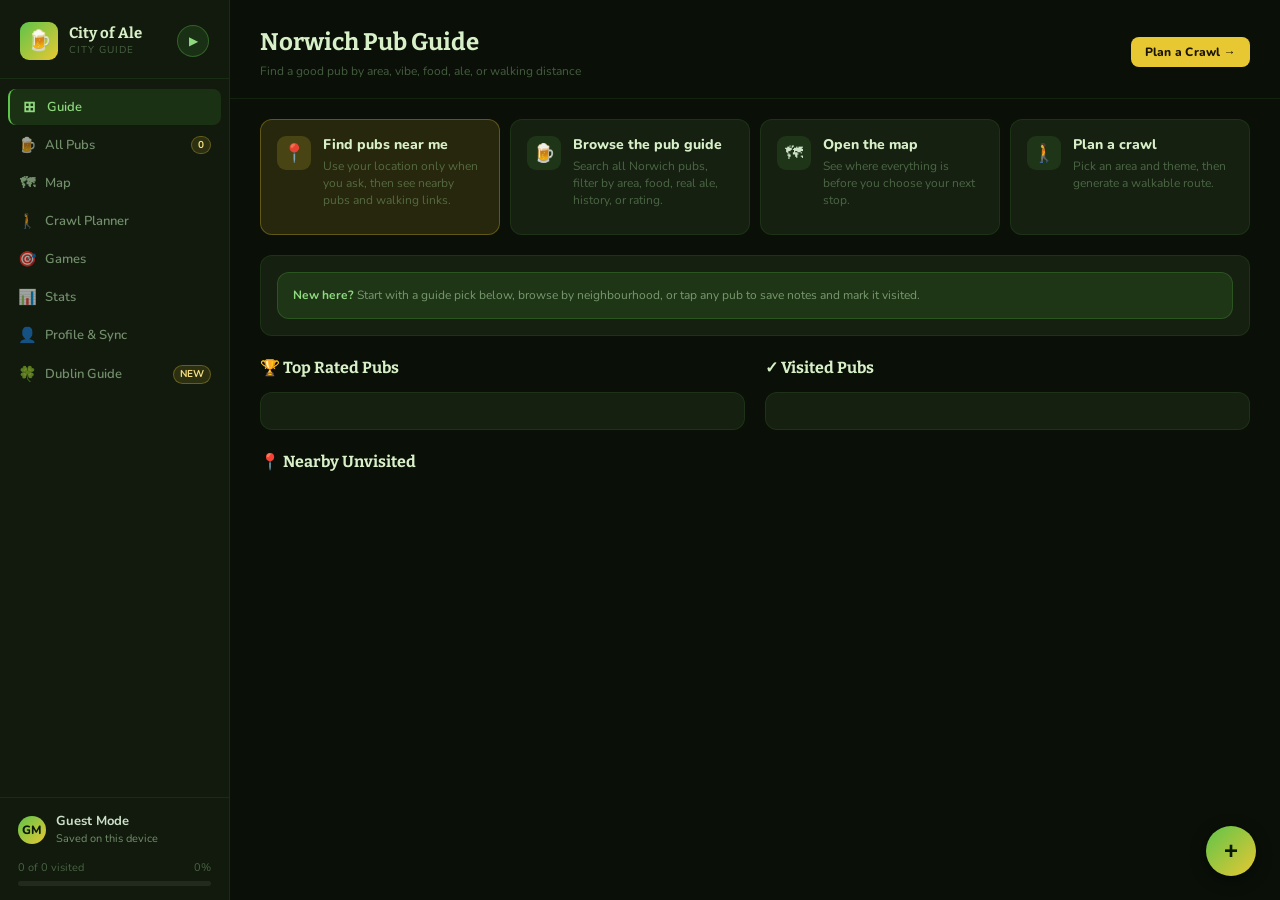
==== commit 577ae2f2: "Link Dublin guide from City of Ale" ====
--- a/index.html
+++ b/index.html
@@ -109,6 +109,12 @@
 .guide-chip-meta{font-size:10px;color:var(--muted);margin-top:3px}
 .guide-note{background:var(--green-dim);border:1px solid rgba(94,196,74,.22);border-radius:var(--radius);padding:13px 15px;color:var(--text2);font-size:12px;line-height:1.6;margin-bottom:18px}
 .guide-note strong{color:var(--green-light)}
+.joke-card{background:linear-gradient(135deg,rgba(232,200,50,.11),rgba(94,196,74,.08));border:1px solid var(--yellow-border);border-radius:var(--radius);padding:16px;margin-bottom:20px}
+.joke-head{display:flex;align-items:center;justify-content:space-between;gap:10px;margin-bottom:10px}
+.joke-title{font-family:'Bitter',serif;font-size:16px;font-weight:800;color:var(--heading)}
+.joke-list{display:grid;grid-template-columns:repeat(3,minmax(0,1fr));gap:10px}
+.joke-item{background:rgba(10,15,8,.34);border:1px solid var(--border);border-radius:var(--rsm);padding:12px;min-height:92px;color:var(--text);font-size:13px;line-height:1.45}
+.joke-tag{display:inline-block;color:var(--yellow-light);font-size:10px;font-weight:900;text-transform:uppercase;letter-spacing:.08em;margin-bottom:6px}
 .spin-card{background:linear-gradient(135deg,rgba(94,196,74,.10),rgba(232,200,50,.08));border:1px solid var(--border3);border-radius:var(--radius);padding:20px;display:grid;grid-template-columns:minmax(285px,380px) 1fr;gap:22px;align-items:center;margin-bottom:20px;overflow:hidden}
 .spin-stage{position:relative;width:100%;max-width:365px;aspect-ratio:1.03;margin:0 auto;padding-bottom:18px}
 .spin-stage::before{content:'';position:absolute;left:50%;bottom:11px;transform:translateX(-50%);width:46%;height:20px;border-radius:50%;background:radial-gradient(ellipse,rgba(232,200,50,.28),rgba(0,0,0,.28) 68%,transparent 72%);filter:blur(.2px)}
@@ -142,10 +148,19 @@
 .spin-picker select:focus{border-color:var(--border3)}
 .spin-picker select option{background:#182012}
 .spin-picker-hint{font-size:10px;color:var(--muted);line-height:1.35;margin-top:7px}
-.spin-result{background:rgba(10,15,8,.42);border:1px solid var(--yellow-border);border-radius:var(--rsm);padding:14px;margin-top:12px;min-height:112px}
-.spin-result-name{font-family:'Bitter',serif;font-size:22px;font-weight:900;color:var(--yellow-light);line-height:1.1}
-.spin-result-meta{font-size:11px;color:var(--muted);margin:4px 0 9px}
-.spin-result-actions{display:flex;gap:7px;flex-wrap:wrap}
+.spin-result{position:relative;overflow:hidden;background:linear-gradient(135deg,rgba(232,200,50,.13),rgba(94,196,74,.09));border:1px solid var(--yellow-border);border-radius:var(--rsm);padding:14px;margin-top:12px;min-height:112px;box-shadow:inset 0 0 0 1px rgba(255,255,255,.06)}
+.spin-result::before{content:'';position:absolute;right:-36px;top:-38px;width:116px;height:116px;border-radius:50%;background:radial-gradient(circle,rgba(245,223,128,.26),transparent 62%);pointer-events:none}
+.spin-result.is-winner{background:linear-gradient(135deg,#f3dc60 0%,#d9b72f 42%,#78c95e 100%);border:2px solid #ffe987;color:#10200c;box-shadow:0 12px 28px rgba(0,0,0,.28),inset 0 0 0 2px rgba(255,255,255,.18)}
+.spin-result.is-spinning{border-color:#d9b72f;background:linear-gradient(135deg,rgba(232,200,50,.18),rgba(94,196,74,.13))}
+.spin-result-kicker{position:relative;z-index:1;display:inline-flex;align-items:center;gap:5px;padding:3px 8px;border-radius:999px;background:rgba(232,200,50,.16);border:1px solid rgba(232,200,50,.32);font-size:10px;font-weight:900;letter-spacing:.08em;text-transform:uppercase;color:var(--yellow-light);margin-bottom:8px}
+.spin-result.is-winner .spin-result-kicker{background:rgba(16,32,12,.16);border-color:rgba(16,32,12,.24);color:#10200c}
+.spin-result-name{position:relative;z-index:1;font-family:'Bitter',serif;font-size:23px;font-weight:900;color:var(--yellow-light);line-height:1.1}
+.spin-result.is-winner .spin-result-name{color:#10200c;text-shadow:0 1px 0 rgba(255,255,255,.28)}
+.spin-result-meta{position:relative;z-index:1;font-size:11px;color:var(--muted);margin:4px 0 10px}
+.spin-result.is-winner .spin-result-meta{color:rgba(16,32,12,.72);font-weight:800}
+.spin-result-actions{position:relative;z-index:1;display:flex;gap:7px;flex-wrap:wrap}
+.spin-result.is-winner .btn{border-color:rgba(16,32,12,.24);background:rgba(16,32,12,.14);color:#10200c}
+.spin-result.is-winner .btn-primary{background:#10200c;color:var(--yellow-light);border-color:#10200c}
 
 /* PUB CARDS */
 .pub-grid{display:grid;grid-template-columns:repeat(auto-fill,minmax(290px,1fr));gap:12px}
@@ -299,6 +314,8 @@
   .guide-action{min-height:104px}
   .stat-grid .guide-action{grid-column:1/-1}
   .guide-area-grid{grid-template-columns:1fr 1fr}
+  .joke-list{grid-template-columns:1fr}
+  .joke-head{align-items:flex-start}
   .spin-card{grid-template-columns:1fr;padding:14px;gap:14px}
   .spin-stage{max-width:270px}
   .spin-copy-title{font-size:18px}
@@ -475,6 +492,7 @@
     <button class="nav-item" onclick="showPage('games')"><span class="nav-icon">🎯</span> Games</button>
     <button class="nav-item" onclick="showPage('stats')"><span class="nav-icon">📊</span> Stats</button>
     <button class="nav-item" onclick="showPage('profile')"><span class="nav-icon">👤</span> Profile & Sync</button>
+    <a class="nav-item" href="dublin.html" style="text-decoration:none"><span class="nav-icon">🍀</span> Dublin Guide <span class="nav-badge">NEW</span></a>
     <button class="nav-item" id="nav-admin" onclick="showPage('admin')" style="display:none"><span class="nav-icon">⚙️</span> Admin</button>
   </nav>
   <div class="sidebar-foot">
@@ -508,6 +526,7 @@
     <div class="stat-grid" id="dash-stats"></div>
     <div class="sec">
       <div id="spin-card"></div>
+      <div id="joke-card"></div>
       <div class="card" id="location-card" style="display:none;margin-bottom:20px;padding:16px"></div>
       <div id="dash-main-grid" style="display:grid;grid-template-columns:1fr 1fr;gap:20px;margin-bottom:20px">
         <div>
@@ -1639,10 +1658,10 @@
   if (name === 'admin' && !isAdmin()) return;
   document.querySelectorAll('.page').forEach(p => p.classList.remove('active'));
   document.getElementById('page-'+name).classList.add('active');
-  document.querySelectorAll('.nav-item').forEach(n => n.classList.remove('active'));
+  document.querySelectorAll('.nav-item:not([href])').forEach(n => n.classList.remove('active'));
   document.querySelectorAll('.mob-btn:not(.mob-action)').forEach(n => n.classList.remove('active'));
   const idx = {dashboard:0,pubs:1,map:2,crawl:3,games:4,stats:5,profile:6,admin:7}[name];
-  document.querySelectorAll('.nav-item')[idx]?.classList.add('active');
+  document.querySelectorAll('.nav-item:not([href])')[idx]?.classList.add('active');
   document.querySelectorAll('.mob-btn:not(.mob-action)')[idx]?.classList.add('active');
 
   if (name==='map') initMap();
@@ -1798,6 +1817,68 @@
 const GUIDE_AREAS = ['City Centre','St Benedicts','Cathedral Quarter','Fye Bridge','Magdalen Street','Golden Triangle'];
 const GUIDE_FIRST_PICKS = [27,41,30,12,43,31];
 const GUIDE_HISTORIC_PICKS = [30,24,33,34,161,185];
+const PUB_JOKES = [
+  {tag:'Classic', text:'A horse walks into a bar. The bartender says, "Why the long face?"'},
+  {tag:'Classic', text:'A sandwich walks into a bar. The bartender says, "Sorry, we do not serve food."'},
+  {tag:'Classic', text:'A skeleton walks into a bar and says, "A pint, and a mop."'},
+  {tag:'Science', text:'A neutron walks into a bar and asks the price. The bartender says, "For you? No charge."'},
+  {tag:'Grammar', text:'The past, present, and future walked into a bar. It was tense.'},
+  {tag:'Classic', text:'A priest, a rabbi, and a minister walk into a bar. The bartender says, "What is this, a joke?"'},
+  {tag:'Time travel', text:'The bartender says, "We do not serve time travelers." A time traveler walks into a bar.'},
+  {tag:'Physics', text:'A photon checks into a bar hotel. No bag: it is traveling light.'},
+  {tag:'Animals', text:'A duck walks into a bar and says, "Put it on my bill."'},
+  {tag:'Animals', text:'A giraffe walks into a bar. The bartender says, "High there."'},
+  {tag:'Animals', text:'A dog walks into a bar and asks for the bark-tender.'},
+  {tag:'Animals', text:'A fish walks into a bar. The bartender says, "You are out of your depth."'},
+  {tag:'Wordplay', text:'A termite walks into a bar and asks, "Is the bar tender here?"'},
+  {tag:'Maths', text:'Parallel lines walked into a bar. Same direction, no chemistry.'},
+  {tag:'Magic', text:'A magician walked into a bar and vanished into gin air.'},
+  {tag:'Quantum', text:'Schrodinger\'s cat walks into a bar. Also, it does not.'},
+  {tag:'Bar tab', text:'I asked for something on the house. The bartender handed me a ladder.'},
+  {tag:'Neat', text:'I asked the bartender for something neat. He gave me a broom.'},
+  {tag:'Bar exam', text:'The bar exam was easy. I passed after ordering correctly.'},
+  {tag:'Spirits', text:'I trust my bartender with my spirits, but not my life choices.'},
+  {tag:'Pour choices', text:'The bartender asked why it was a long night. I said, "Pour choices."'},
+  {tag:'Wifi', text:'The pub had bad Wi-Fi, so I had to connect with people. Terrifying.'},
+  {tag:'Decisions', text:'The barstool wobbled exactly like my decision-making.'},
+  {tag:'Mirror', text:'The pub mirror said, "You again?" Rude, but accurate.'},
+  {tag:'Ice', text:'I told the ice to chill. It said, "I was made for this."'},
+  {tag:'Napkin', text:'The napkin judged me. To be fair, I did tell it everything.'},
+  {tag:'Tip jar', text:'The tip jar glared at me. Same energy as my bank app.'},
+  {tag:'Menu', text:'The menu said "Try me," so I panicked and ordered everything.'},
+  {tag:'Jukebox', text:'The jukebox refused sad songs. It had heard enough from table four.'},
+  {tag:'Secret', text:'I told my drink a secret. It spilled immediately.'},
+  {tag:'Smooth', text:'I asked for something smooth. The bartender put on jazz.'},
+  {tag:'Splash zone', text:'I spilled my pint and called it immersive pub theatre.'},
+  {tag:'Wallet', text:'My wallet fears happy hour. It knows happiness is temporary.'},
+  {tag:'Fitness', text:'Bar hopping counts as cardio if you look tired enough.'},
+  {tag:'Exercise', text:'I went for a run and ended up at a pub. My route has character.'},
+  {tag:'Directions', text:'I brought a map to the pub and still got lost in the sauce.'},
+  {tag:'Regret', text:'My local has a dress code: smart casual regret.'},
+  {tag:'Fancy pub', text:'The pub was so fancy even the peanuts had a booking reference.'},
+  {tag:'Karaoke', text:'Karaoke night: where confidence arrives before talent.'},
+  {tag:'Quiz team', text:'Our pub quiz team is called Low Expectations. We still underperform.'},
+  {tag:'Quiz', text:'I joined a pub quiz for the free crisps and left with educational damage.'},
+  {tag:'Real ale', text:'Real ale is just beer with a backstory and better handwriting.'},
+  {tag:'Craft beer', text:'Craft beer names sound like rejected indie bands.'},
+  {tag:'IPA', text:'I tried an IPA so hoppy it asked to borrow my trainers.'},
+  {tag:'Stout', text:'The stout was dark, mysterious, and already judging my lager.'},
+  {tag:'Lager', text:'I ordered a lager. It arrived with the emotional range of a beige cardigan.'},
+  {tag:'Cider', text:'Cider is what happens when apples get a social life.'},
+  {tag:'Guinness', text:'Ordering Guinness teaches patience and makes everyone behind you philosophical.'},
+  {tag:'Half pint', text:'I ordered a half pint. The bartender asked, "Half a plan or half a mistake?"'},
+  {tag:'Last orders', text:'Last orders is the pub version of a cliffhanger.'},
+  {tag:'Round', text:'Buying a round is friendship with a receipt.'},
+  {tag:'Round', text:'I said, "This one is on me." My wallet filed a grievance.'},
+  {tag:'Crawl', text:'A pub crawl is a walking tour where the walking gets less convincing.'},
+  {tag:'Crawl', text:'My crawl planner says six pubs. My shoes have requested mediation.'},
+  {tag:'Local', text:'I asked for the local special. They pointed at the man who has been there since 1998.'},
+  {tag:'Regulars', text:'Pub regulars do not sit at tables. They have constituencies.'},
+  {tag:'Dog-friendly', text:'The sign said dog-friendly, so I asked if humans were tolerated.'},
+  {tag:'Beer garden', text:'A beer garden is where optimism meets unpredictable weather.'},
+  {tag:'Outdoor pint', text:'Nothing says British summer like guarding a pint from sideways rain.'},
+  {tag:'Norwich', text:'In Norwich, "just one more pub" is not a plan. It is a local dialect.'}
+];
 const SPIN_COLORS = ['#e8c832','#5ec44a','#d7a63c','#7bc96f','#f1d967','#4daa3b','#c4a046','#8ed97f','#deb94d','#66b957'];
 const SPIN_MAX_PUBS = 8;
 let spinFilter = 'any';
@@ -1807,6 +1888,7 @@
 let spinBusy = false;
 let spinCustomMode = localStorage.getItem('norwich-spin-custom-mode') === '1';
 let spinCustomIds = loadSpinCustomIds();
+let jokeOffset = Number(localStorage.getItem('cityofale-joke-offset') || '0') || 0;
 
 function loadSpinCustomIds() {
   try {
@@ -1831,6 +1913,40 @@
 
 function safeText(v) {
   return String(v ?? '').replace(/[&<>"']/g, ch => ({'&':'&amp;','<':'&lt;','>':'&gt;','"':'&quot;',"'":'&#39;'}[ch]));
+}
+
+function jokeSelection() {
+  return [0, 1, 2, 3, 4, 5].map(i => PUB_JOKES[(jokeOffset + i) % PUB_JOKES.length]);
+}
+
+function renderPubJokes() {
+  const wrap = document.getElementById('joke-card');
+  if (!wrap) return;
+  const jokes = jokeSelection();
+  wrap.innerHTML = `
+    <div class="joke-card">
+      <div class="joke-head">
+        <div>
+          <div class="joke-title">🍻 Pub Joke Break</div>
+          <div class="guide-action-copy">6 of ${PUB_JOKES.length} clean pub jokes, pulled from the better-rated joke patterns and rewritten for City of Ale.</div>
+        </div>
+        <button class="btn btn-ghost btn-sm" onclick="nextPubJokes()">Another round</button>
+      </div>
+      <div class="joke-list">
+        ${jokes.map(j => `
+          <div class="joke-item">
+            <span class="joke-tag">${safeText(j.tag)}</span>
+            <div>${safeText(j.text)}</div>
+          </div>
+        `).join('')}
+      </div>
+    </div>`;
+}
+
+function nextPubJokes() {
+  jokeOffset = (jokeOffset + 6) % PUB_JOKES.length;
+  localStorage.setItem('cityofale-joke-offset', String(jokeOffset));
+  renderPubJokes();
 }
 
 function shortSpinName(name) {
@@ -1975,8 +2091,9 @@
         </div>
         <button class="btn btn-yellow" onclick="spinPubWheel()" ${needsLocation || !wheelPubs.length || needsMoreCustomPubs ? 'disabled' : ''}>Spin the Wheel</button>
         ${needsLocation ? '<button class="btn btn-ghost" style="margin-left:7px" onclick="_locationChecked=false;detectLocation(true)">Use location</button>' : ''}
-        <div class="spin-result" id="spin-result">
-          ${result ? spinResultHTML(result) : `<div class="spin-result-name">${needsLocation ? 'Use your location first' : 'Ready when you are'}</div>
+        <div class="spin-result${result ? ' is-winner' : ''}" id="spin-result">
+          ${result ? spinResultHTML(result) : `<div class="spin-result-kicker">${needsLocation ? 'Location needed' : 'Wheel ready'}</div>
+          <div class="spin-result-name">${needsLocation ? 'Use your location first' : 'Ready when you are'}</div>
           <div class="spin-result-meta">${needsLocation ? 'Tap Use location, then spin nearby pubs.' : needsMoreCustomPubs ? 'Add one more pub to spin your chosen wheel.' : `${wheelPubs.length} pubs loaded on the wheel.`}</div>`}
         </div>
       </div>
@@ -1987,6 +2104,7 @@
   const sc = avg(p);
   const tags = [p.area, p.ale?'Real ale':'', p.food?'Food':'', p.historic?'Historic':''].filter(Boolean).join(' · ');
   return `
+    <div class="spin-result-kicker">Winner</div>
     <div class="spin-result-name">${safeText(p.name)}</div>
     <div class="spin-result-meta">${safeText(tags)}${sc>0 ? ` · ${sc.toFixed(1)}/10` : ''}</div>
     <div class="spin-result-actions">
@@ -2051,10 +2169,13 @@
 
 function spinPubWheel() {
   if (spinBusy) return;
-  const wheelPubs = spinWheelPubs();
+  let wheelPubs = spinWheelIds.map(id => pubs.find(p => p.id === id)).filter(Boolean);
+  if (!wheelPubs.length) {
+    wheelPubs = spinWheelPubs();
+    spinWheelIds = wheelPubs.map(p => p.id);
+  }
   if (!wheelPubs.length) { toast('No pubs match that spin'); return; }
   if (spinCustomMode && wheelPubs.length < 2) { toast('Add at least two pubs to spin'); return; }
-  spinWheelIds = wheelPubs.map(p => p.id);
   const pick = Math.floor(Math.random() * wheelPubs.length);
   const selected = wheelPubs[pick];
   const slice = 360 / wheelPubs.length;
@@ -2063,14 +2184,23 @@
   const result = document.getElementById('spin-result');
   spinBusy = true;
   spinResultId = null;
-  if (result) result.innerHTML = `<div class="spin-result-name">Spinning...</div><div class="spin-result-meta">Finding a ${spinFilterLabel().replace('pubs','pub')}.</div>`;
-  spinRotation += 1440 + (360 - center);
+  if (result) {
+    result.className = 'spin-result is-spinning';
+    result.innerHTML = `<div class="spin-result-kicker">Spinning</div><div class="spin-result-name">Round it goes...</div><div class="spin-result-meta">Picking from the pubs currently on this wheel.</div>`;
+  }
+  const targetRotation = (360 - center) % 360;
+  const currentRotation = ((spinRotation % 360) + 360) % 360;
+  const spinDelta = (targetRotation - currentRotation + 360) % 360;
+  spinRotation += 1440 + spinDelta;
   if (wheel) wheel.style.transform = `translate(-50%,-50%) rotate(${spinRotation}deg)`;
   setTimeout(() => {
     spinResultId = selected.id;
     spinBusy = false;
     const target = document.getElementById('spin-result');
-    if (target) target.innerHTML = spinResultHTML(selected);
+    if (target) {
+      target.className = 'spin-result is-winner';
+      target.innerHTML = spinResultHTML(selected);
+    }
     toast(`Picked ${selected.name}`);
   }, 3650);
 }
@@ -2128,6 +2258,8 @@
   if (mainGrid) mainGrid.style.gridTemplateColumns = '1fr 1fr';
   const spinCard = document.getElementById('spin-card');
   if (spinCard) spinCard.style.display = 'block';
+  const jokeCard = document.getElementById('joke-card');
+  if (jokeCard) jokeCard.style.display = 'block';
 
   document.getElementById('dash-stats').innerHTML = `
     <div class="guide-action primary" onclick="_locationChecked=false;detectLocation(true)">
@@ -2157,6 +2289,7 @@
     locationCard.style.display = 'block';
   }
   renderPubSpinner();
+  renderPubJokes();
 
   const topTitle = document.getElementById('top-rated-title');
   const visitedTitle = document.getElementById('visited-title');
@@ -2207,6 +2340,8 @@
   if (mainGrid) mainGrid.style.gridTemplateColumns = '1fr 1fr';
   const spinCard = document.getElementById('spin-card');
   if (spinCard) { spinCard.style.display = 'none'; spinCard.innerHTML = ''; }
+  const jokeCard = document.getElementById('joke-card');
+  if (jokeCard) { jokeCard.style.display = 'none'; jokeCard.innerHTML = ''; }
   const topTitle = document.getElementById('top-rated-title');
   const visitedTitle = document.getElementById('visited-title');
   const nearbyTitle = document.getElementById('nearby-title');
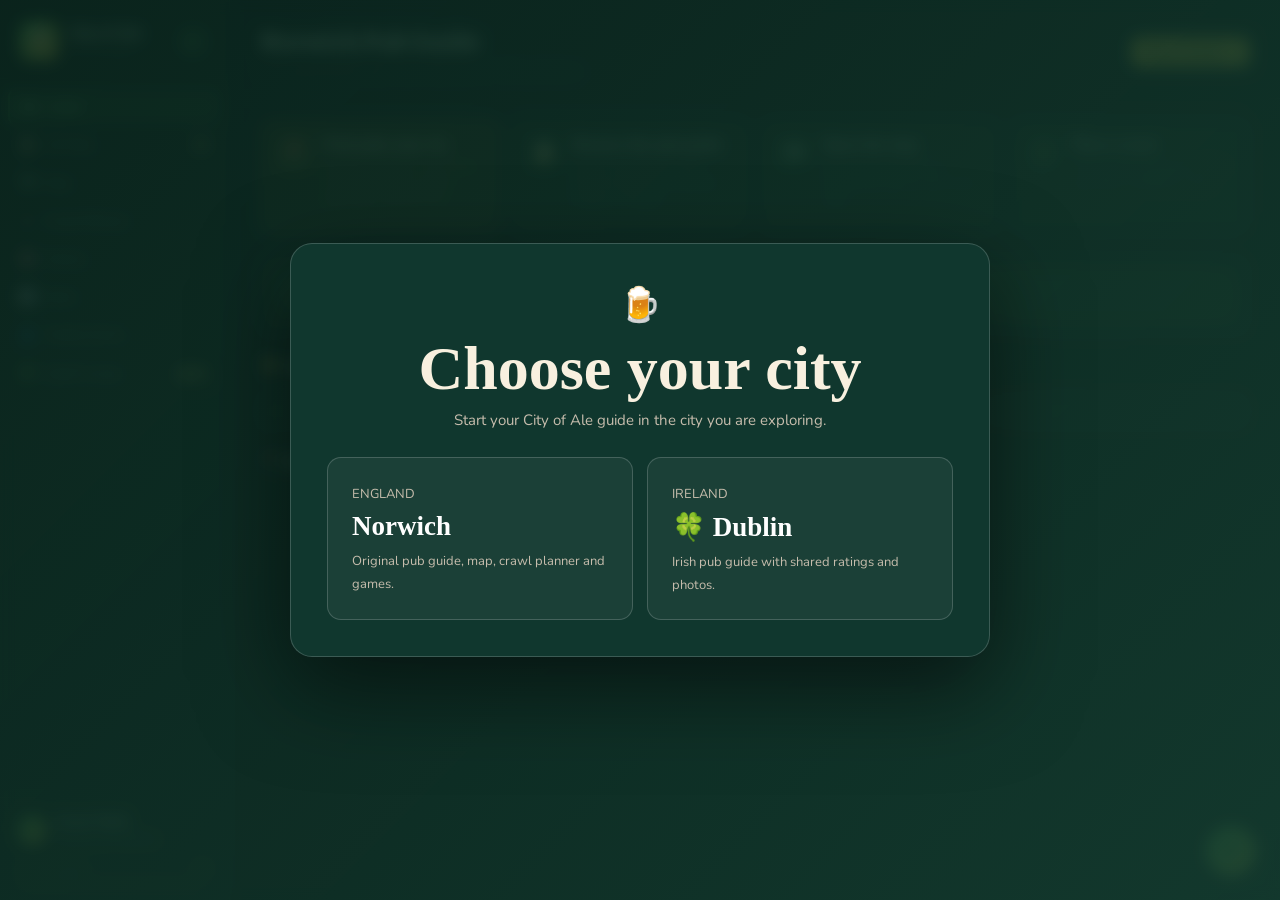
==== commit 3ff5c4a6: "Add city chooser and Dublin route" ====
--- a/index.html
+++ b/index.html
@@ -423,8 +423,12 @@
 @media(max-width:700px){.game-picker{grid-template-columns:1fr;padding:0 14px}.game-toolbar{padding:0 14px}.game-frame-wrap{height:calc(100vh - 260px);min-height:520px;border-radius:0;border-left:0;border-right:0}.page#page-games .sec{padding-left:0;padding-right:0}}
 
 </style>
+<style>
+  .city-chooser{position:fixed;inset:0;z-index:9999;display:grid;place-items:center;padding:22px;background:linear-gradient(135deg,#09251fdd,#143b30ee);backdrop-filter:blur(8px)}.city-chooser.hidden{display:none}.city-chooser-card{width:min(700px,100%);padding:36px;border:1px solid rgba(255,255,255,.18);border-radius:22px;background:#10372e;color:#f8f0df;text-align:center;box-shadow:0 30px 90px #0008}.city-chooser-card h1{font:800 clamp(34px,7vw,62px)/.95 Georgia,serif;margin:8px 0 12px}.city-chooser-card p{color:#c7bdad;margin:0 auto 25px;max-width:470px}.city-choices{display:grid;grid-template-columns:1fr 1fr;gap:14px}.city-choice{display:block;padding:24px;border-radius:14px;text-decoration:none;text-align:left;color:#fff;border:1px solid rgba(255,255,255,.18);background:#ffffff0c}.city-choice:hover{transform:translateY(-3px);border-color:#f0b44c}.city-choice strong{display:block;font:800 27px Georgia,serif;margin:7px 0}.city-choice span{font-size:13px;color:#c7bdad}@media(max-width:560px){.city-choices{grid-template-columns:1fr}.city-chooser-card{padding:27px 20px}}
+</style>
 </head>
 <body>
+<section class="city-chooser" id="city-chooser" aria-label="Choose a City of Ale guide"><div class="city-chooser-card"><div style="font-size:34px">🍺</div><h1>Choose your city</h1><p>Start your City of Ale guide in the city you are exploring.</p><div class="city-choices"><a class="city-choice" href="#norwich" id="choose-norwich"><span>ENGLAND</span><strong>Norwich</strong><span>Original pub guide, map, crawl planner and games.</span></a><a class="city-choice" href="dublin.html"><span>IRELAND</span><strong>🍀 Dublin</strong><span>Irish pub guide with shared ratings and photos.</span></a></div></div></section>
 
 <!-- ═══ AUTH SCREEN ════════════════════════════════════════ -->
 <div id="auth-screen" style="display:none">
@@ -3432,5 +3436,6 @@
 // INIT — auth-driven (see AUTH_JS above for boot logic)
 // ═══════════════════════════════════════════════════════════════
 </script>
+<script>document.getElementById('choose-norwich')?.addEventListener('click',e=>{e.preventDefault();document.getElementById('city-chooser')?.classList.add('hidden');history.replaceState(null,'',location.pathname);});</script>
 </body>
 </html>
